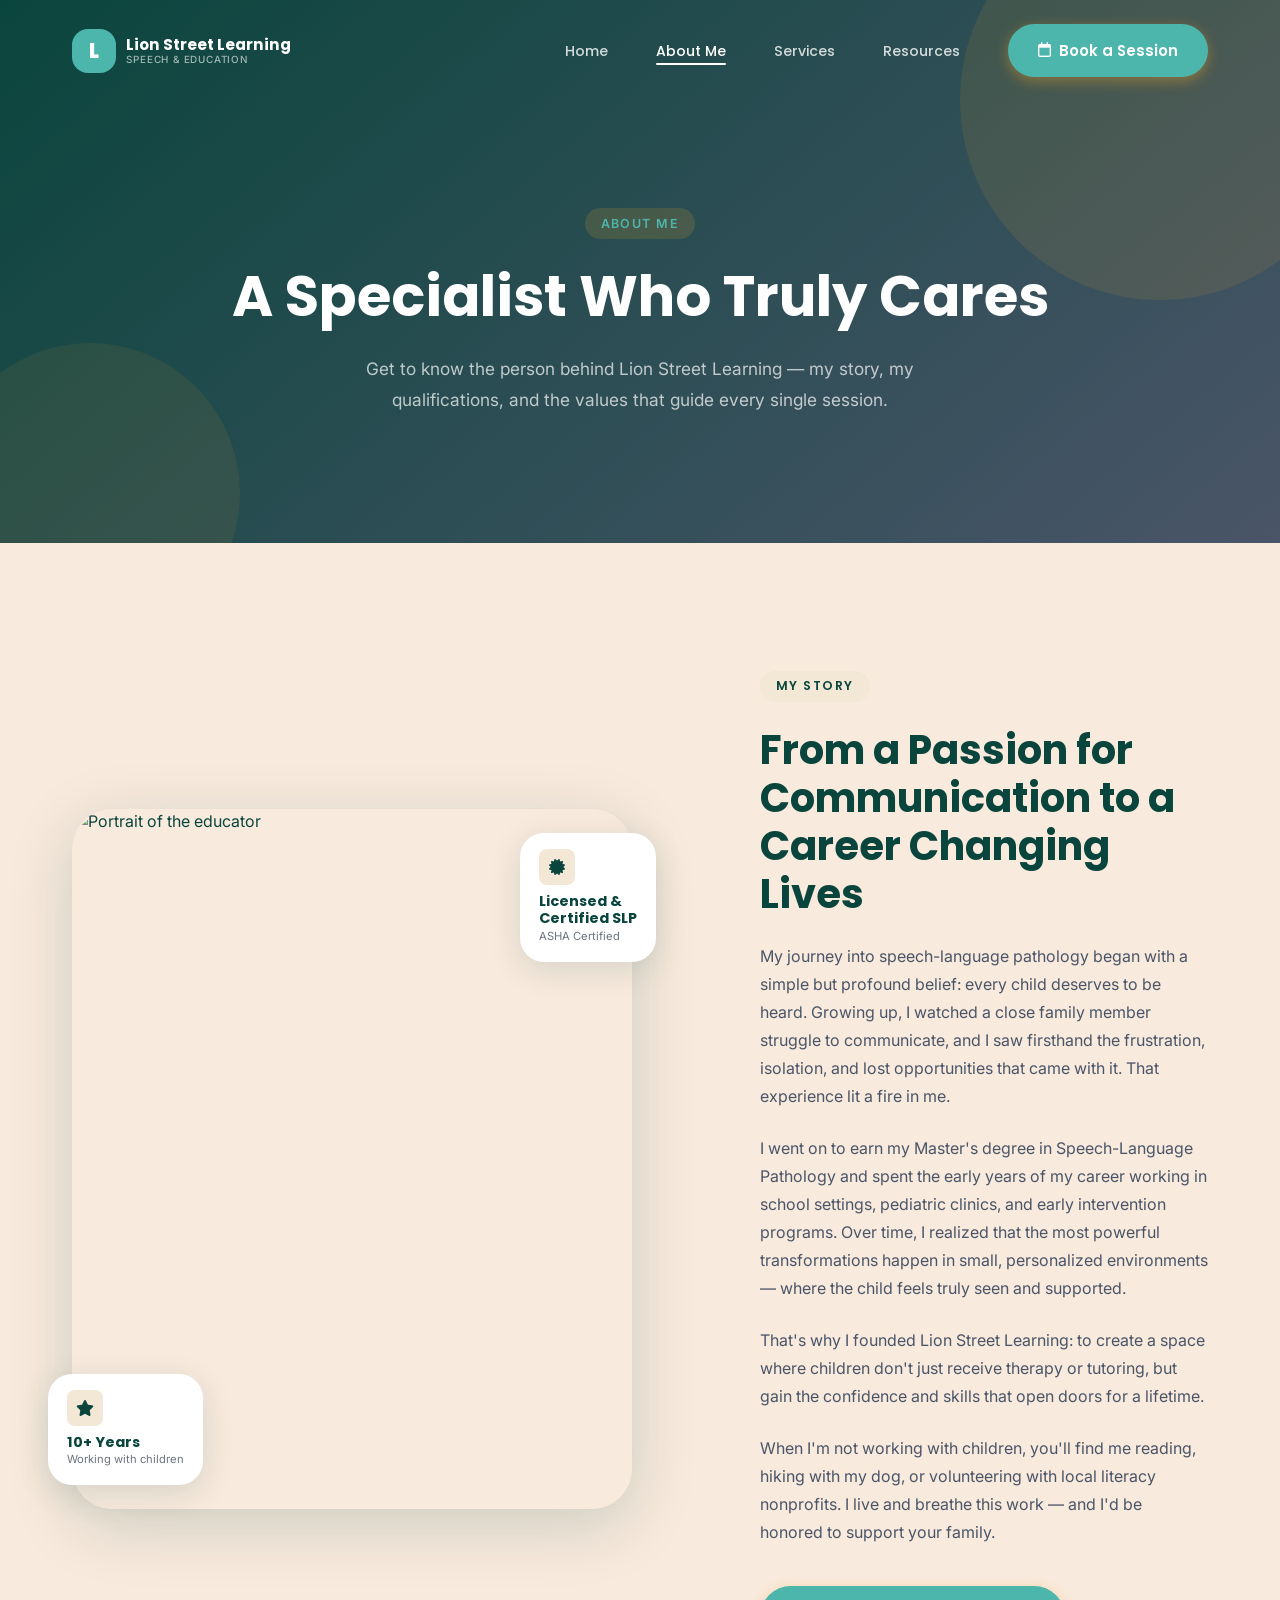
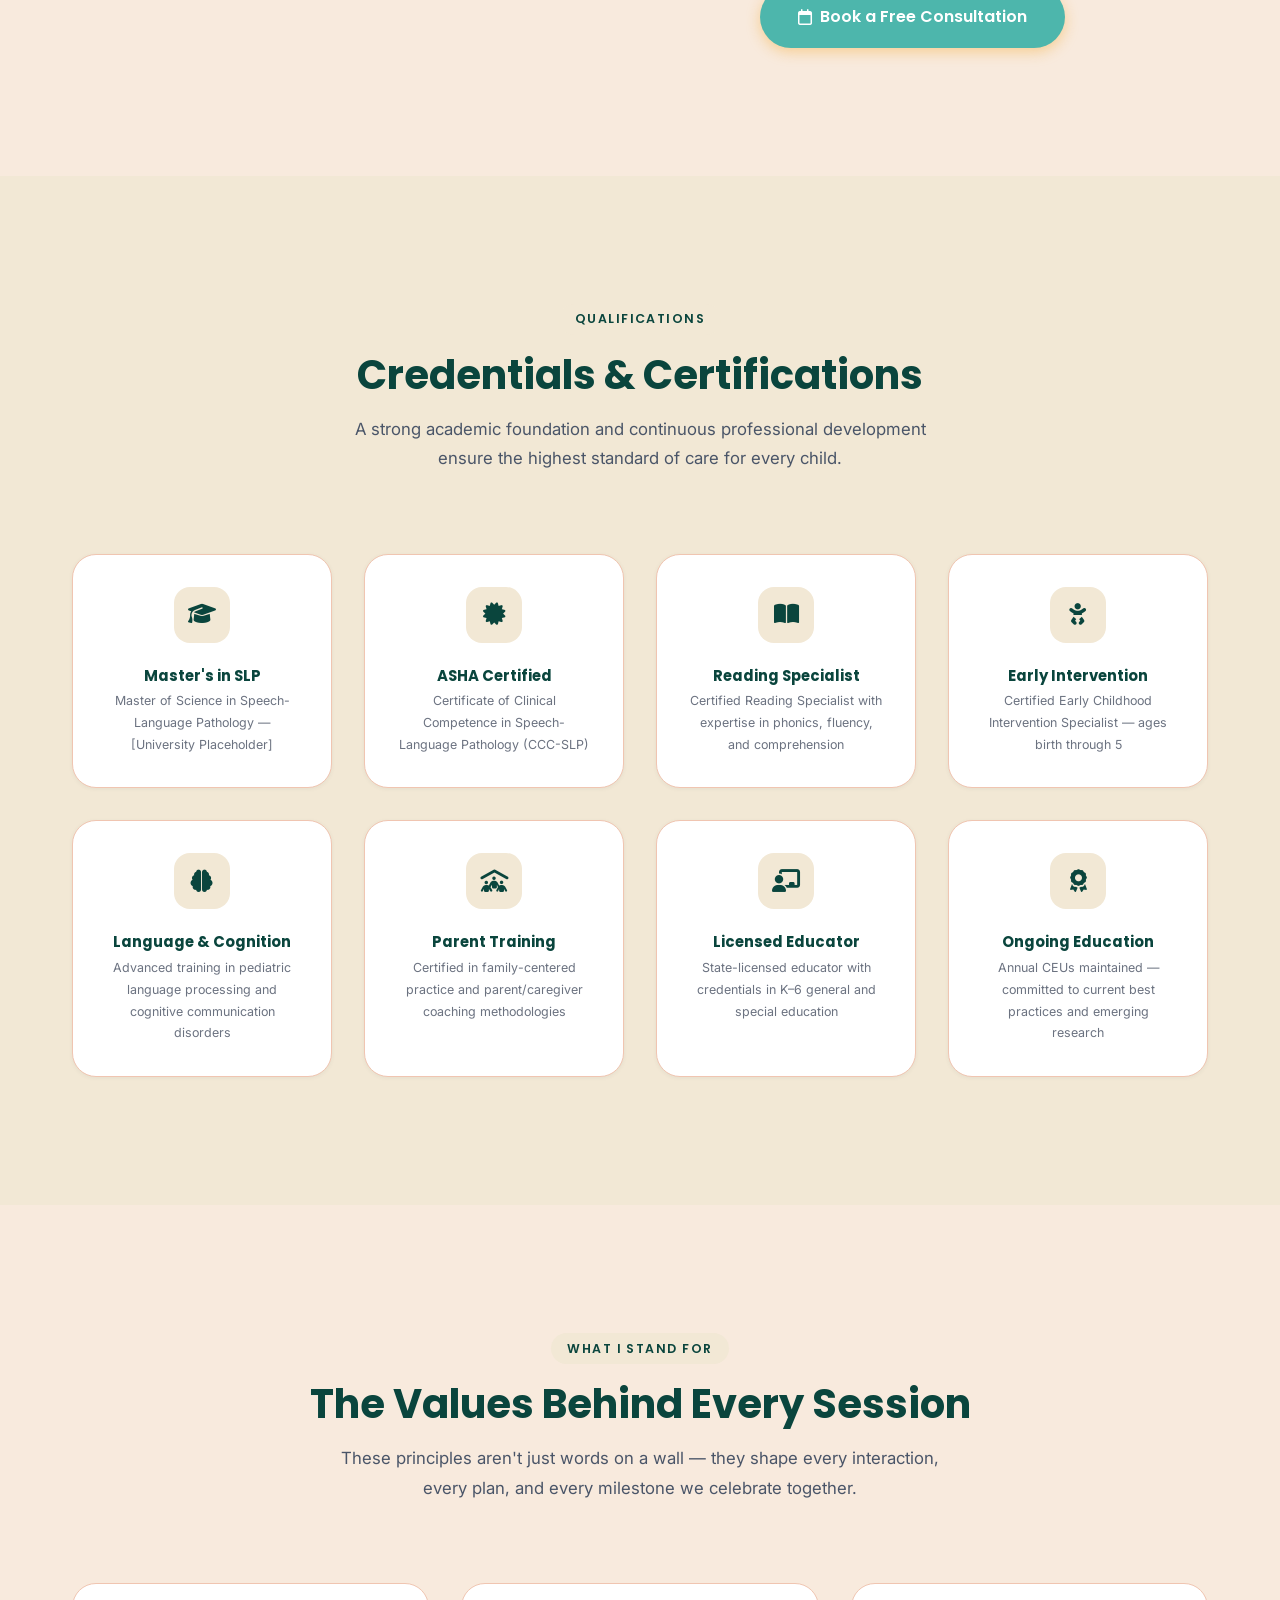
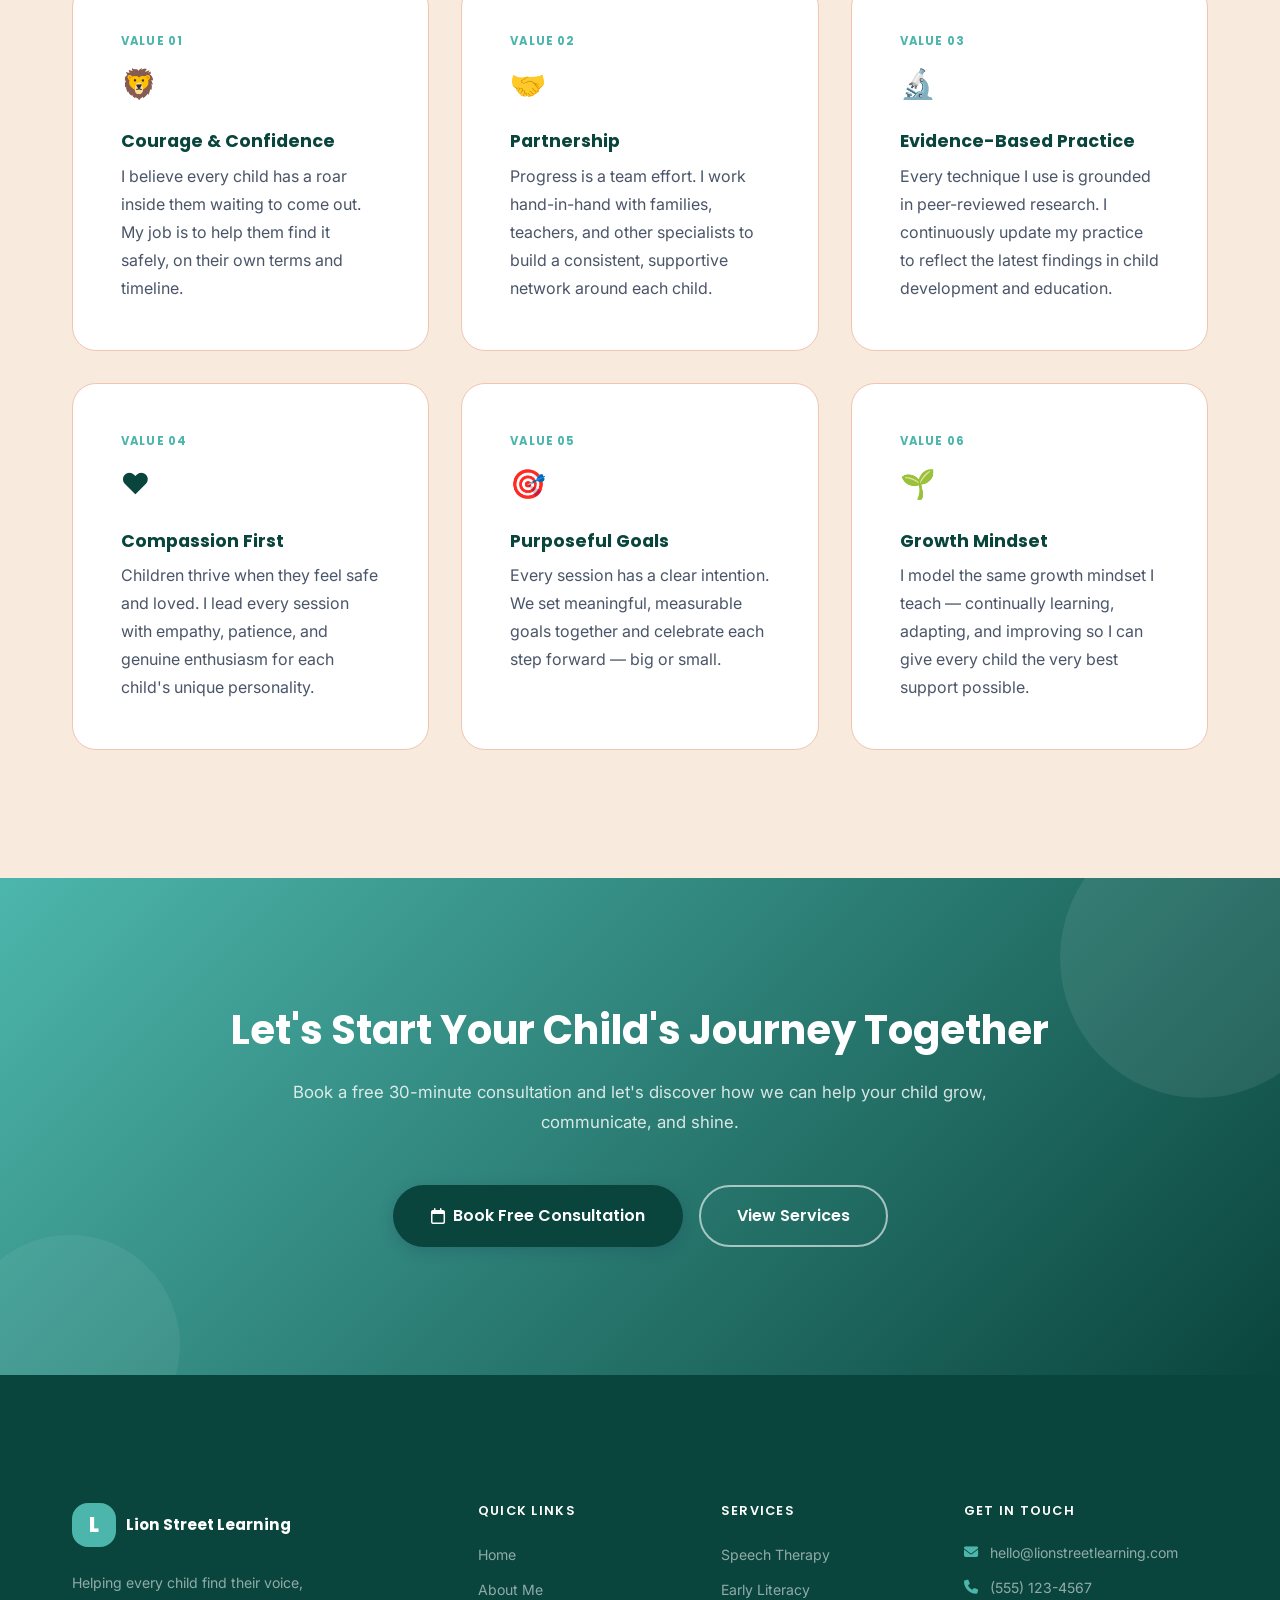
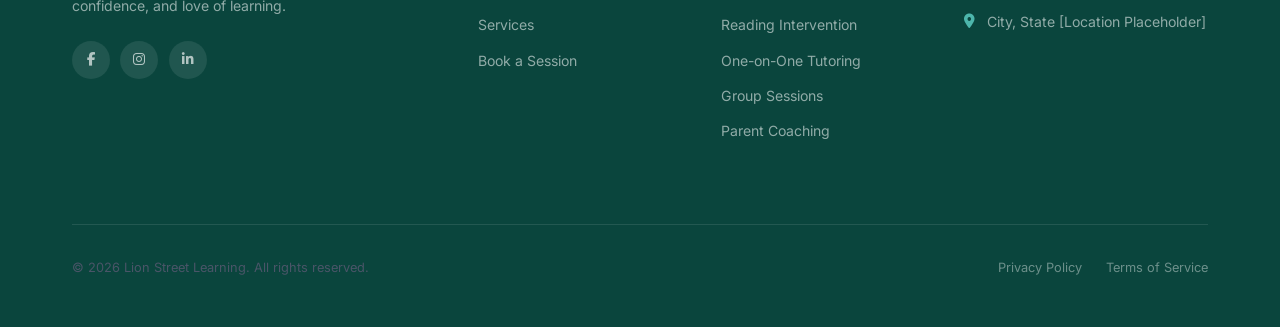
==== about.html @ d371c565 "first commit, exciting times" ====
<!DOCTYPE html>
<html lang="en">
<head>
  <meta charset="UTF-8" />
  <meta name="viewport" content="width=device-width, initial-scale=1.0" />
  <meta name="description" content="Meet the specialist behind Lion Street Learning — a certified speech-language pathologist and educator with over 10 years of experience helping children communicate and learn with confidence." />
  <meta property="og:title" content="About Me | Lion Street Learning" />
  <meta property="og:description" content="Meet your certified speech and education specialist dedicated to every child's growth." />
  <meta property="og:type" content="website" />
  <title>About Me | Lion Street Learning</title>
  <link rel="preconnect" href="https://fonts.googleapis.com" />
  <link rel="preconnect" href="https://fonts.gstatic.com" crossorigin />
  <link href="https://fonts.googleapis.com/css2?family=Poppins:wght@400;500;600;700;800&family=Inter:wght@400;500;600&display=swap" rel="stylesheet" />
  <link rel="stylesheet" href="https://cdnjs.cloudflare.com/ajax/libs/font-awesome/6.5.0/css/all.min.css" />
  <link rel="stylesheet" href="css/style.css" />
</head>
<body>

  <!-- ── Navigation ─────────────────────────────────────── -->
  <header class="nav nav--light" id="main-nav">
    <div class="nav__inner">
      <a href="index.html" class="nav__logo" aria-label="Lion Street Learning — Home">
        <div class="nav__logo-mark">L</div>
        <div class="nav__logo-text">
          <span class="nav__logo-name">Lion Street Learning</span>
          <span class="nav__logo-tagline">Speech &amp; Education</span>
        </div>
      </a>

      <nav class="nav__menu" aria-label="Primary navigation">
        <ul class="nav__links" role="list">
          <li><a href="index.html"     class="nav__link">Home</a></li>
          <li><a href="about.html"     class="nav__link active">About Me</a></li>
          <li><a href="services.html"  class="nav__link">Services</a></li>
          <li><a href="resources.html" class="nav__link">Resources</a></li>
        </ul>
        <div class="nav__cta">
          <a href="services.html#contact" class="btn btn--primary">
            <i class="fa-regular fa-calendar" aria-hidden="true"></i> Book a Session
          </a>
        </div>
      </nav>

      <button class="nav__hamburger" aria-label="Open navigation menu" aria-expanded="false">
        <span></span><span></span><span></span>
      </button>
    </div>

    <div class="nav__mobile-menu" id="mobile-menu" role="dialog" aria-label="Mobile navigation">
      <a href="index.html"     class="nav__mobile-link">Home</a>
      <a href="about.html"     class="nav__mobile-link active">About Me</a>
      <a href="services.html"  class="nav__mobile-link">Services</a>
      <a href="resources.html" class="nav__mobile-link">Resources</a>
      <div class="nav__mobile-cta">
        <a href="services.html#contact" class="btn btn--primary">Book a Session</a>
      </div>
    </div>
  </header>

  <main>

    <!-- ── Page Hero ──────────────────────────────────────── -->
    <section class="page-hero" aria-label="Page introduction">
      <div class="page-hero__deco page-hero__deco--1" aria-hidden="true"></div>
      <div class="page-hero__deco page-hero__deco--2" aria-hidden="true"></div>
      <div class="container">
        <div class="page-hero__content">
          <span class="page-hero__eyebrow">About Me</span>
          <h1>A Specialist Who Truly Cares</h1>
          <p class="page-hero__lead">
            Get to know the person behind Lion Street Learning — my story, my qualifications,
            and the values that guide every single session.
          </p>
        </div>
      </div>
    </section>

    <!-- ── My Story ───────────────────────────────────────── -->
    <section class="section" aria-labelledby="story-heading">
      <div class="container">
        <div class="about-story__inner">

          <div class="about-story__image reveal">
            <div class="about-story__img-wrap">
              <img
                src="https://placehold.co/560x700/1e3a5f/ffffff?text=Educator+Photo"
                alt="Portrait of the educator"
                width="560"
                height="700"
              />
            </div>

            <div class="story-badge story-badge--top">
              <div class="story-badge__icon">
                <i class="fa-solid fa-certificate" aria-hidden="true"></i>
              </div>
              <div class="story-badge__value">Licensed &amp;<br/>Certified SLP</div>
              <div class="story-badge__sub">ASHA Certified</div>
            </div>

            <div class="story-badge story-badge--bottom">
              <div class="story-badge__icon">
                <i class="fa-solid fa-star" aria-hidden="true"></i>
              </div>
              <div class="story-badge__value">10+ Years</div>
              <div class="story-badge__sub">Working with children</div>
            </div>
          </div>

          <div class="about-story__content reveal reveal-delay-2">
            <span class="eyebrow">My Story</span>
            <h2 id="story-heading">From a Passion for Communication to a Career Changing Lives</h2>
            <p>My journey into speech-language pathology began with a simple but profound belief: every child deserves to be heard. Growing up, I watched a close family member struggle to communicate, and I saw firsthand the frustration, isolation, and lost opportunities that came with it. That experience lit a fire in me.</p>
            <p>I went on to earn my Master's degree in Speech-Language Pathology and spent the early years of my career working in school settings, pediatric clinics, and early intervention programs. Over time, I realized that the most powerful transformations happen in small, personalized environments — where the child feels truly seen and supported.</p>
            <p>That's why I founded Lion Street Learning: to create a space where children don't just receive therapy or tutoring, but gain the confidence and skills that open doors for a lifetime.</p>
            <p>When I'm not working with children, you'll find me reading, hiking with my dog, or volunteering with local literacy nonprofits. I live and breathe this work — and I'd be honored to support your family.</p>

            <a href="services.html#contact" class="btn btn--primary btn--lg" style="margin-top: 1rem;">
              <i class="fa-regular fa-calendar" aria-hidden="true"></i> Book a Free Consultation
            </a>
          </div>

        </div>
      </div>
    </section>

    <!-- ── Credentials ────────────────────────────────────── -->
    <section class="section section--alt" aria-labelledby="credentials-heading">
      <div class="container">
        <header class="section-header reveal">
          <span class="eyebrow">Qualifications</span>
          <h2 id="credentials-heading">Credentials &amp; Certifications</h2>
          <p>A strong academic foundation and continuous professional development ensure the highest standard of care for every child.</p>
        </header>

        <div class="credentials__grid">
          <article class="cred-card reveal reveal-delay-1">
            <div class="cred-card__icon">
              <i class="fa-solid fa-graduation-cap" aria-hidden="true"></i>
            </div>
            <h4>Master's in SLP</h4>
            <p>Master of Science in Speech-Language Pathology — [University Placeholder]</p>
          </article>

          <article class="cred-card reveal reveal-delay-2">
            <div class="cred-card__icon">
              <i class="fa-solid fa-certificate" aria-hidden="true"></i>
            </div>
            <h4>ASHA Certified</h4>
            <p>Certificate of Clinical Competence in Speech-Language Pathology (CCC-SLP)</p>
          </article>

          <article class="cred-card reveal reveal-delay-3">
            <div class="cred-card__icon">
              <i class="fa-solid fa-book-open" aria-hidden="true"></i>
            </div>
            <h4>Reading Specialist</h4>
            <p>Certified Reading Specialist with expertise in phonics, fluency, and comprehension</p>
          </article>

          <article class="cred-card reveal reveal-delay-4">
            <div class="cred-card__icon">
              <i class="fa-solid fa-baby" aria-hidden="true"></i>
            </div>
            <h4>Early Intervention</h4>
            <p>Certified Early Childhood Intervention Specialist — ages birth through 5</p>
          </article>

          <article class="cred-card reveal reveal-delay-1">
            <div class="cred-card__icon">
              <i class="fa-solid fa-brain" aria-hidden="true"></i>
            </div>
            <h4>Language &amp; Cognition</h4>
            <p>Advanced training in pediatric language processing and cognitive communication disorders</p>
          </article>

          <article class="cred-card reveal reveal-delay-2">
            <div class="cred-card__icon">
              <i class="fa-solid fa-people-roof" aria-hidden="true"></i>
            </div>
            <h4>Parent Training</h4>
            <p>Certified in family-centered practice and parent/caregiver coaching methodologies</p>
          </article>

          <article class="cred-card reveal reveal-delay-3">
            <div class="cred-card__icon">
              <i class="fa-solid fa-chalkboard-user" aria-hidden="true"></i>
            </div>
            <h4>Licensed Educator</h4>
            <p>State-licensed educator with credentials in K–6 general and special education</p>
          </article>

          <article class="cred-card reveal reveal-delay-4">
            <div class="cred-card__icon">
              <i class="fa-solid fa-award" aria-hidden="true"></i>
            </div>
            <h4>Ongoing Education</h4>
            <p>Annual CEUs maintained — committed to current best practices and emerging research</p>
          </article>
        </div>
      </div>
    </section>

    <!-- ── My Values ──────────────────────────────────────── -->
    <section class="section" aria-labelledby="values-heading">
      <div class="container">
        <header class="section-header reveal">
          <span class="eyebrow">What I Stand For</span>
          <h2 id="values-heading">The Values Behind Every Session</h2>
          <p>These principles aren't just words on a wall — they shape every interaction, every plan, and every milestone we celebrate together.</p>
        </header>

        <div class="values__grid">
          <article class="value-card reveal reveal-delay-1">
            <div class="value-card__num">Value 01</div>
            <div class="value-card__icon" aria-hidden="true">🦁</div>
            <h3>Courage &amp; Confidence</h3>
            <p>I believe every child has a roar inside them waiting to come out. My job is to help them find it safely, on their own terms and timeline.</p>
          </article>

          <article class="value-card reveal reveal-delay-2">
            <div class="value-card__num">Value 02</div>
            <div class="value-card__icon" aria-hidden="true">🤝</div>
            <h3>Partnership</h3>
            <p>Progress is a team effort. I work hand-in-hand with families, teachers, and other specialists to build a consistent, supportive network around each child.</p>
          </article>

          <article class="value-card reveal reveal-delay-3">
            <div class="value-card__num">Value 03</div>
            <div class="value-card__icon" aria-hidden="true">🔬</div>
            <h3>Evidence-Based Practice</h3>
            <p>Every technique I use is grounded in peer-reviewed research. I continuously update my practice to reflect the latest findings in child development and education.</p>
          </article>

          <article class="value-card reveal reveal-delay-1">
            <div class="value-card__num">Value 04</div>
            <div class="value-card__icon" aria-hidden="true">❤️</div>
            <h3>Compassion First</h3>
            <p>Children thrive when they feel safe and loved. I lead every session with empathy, patience, and genuine enthusiasm for each child's unique personality.</p>
          </article>

          <article class="value-card reveal reveal-delay-2">
            <div class="value-card__num">Value 05</div>
            <div class="value-card__icon" aria-hidden="true">🎯</div>
            <h3>Purposeful Goals</h3>
            <p>Every session has a clear intention. We set meaningful, measurable goals together and celebrate each step forward — big or small.</p>
          </article>

          <article class="value-card reveal reveal-delay-3">
            <div class="value-card__num">Value 06</div>
            <div class="value-card__icon" aria-hidden="true">🌱</div>
            <h3>Growth Mindset</h3>
            <p>I model the same growth mindset I teach — continually learning, adapting, and improving so I can give every child the very best support possible.</p>
          </article>
        </div>
      </div>
    </section>

    <!-- ── CTA Banner ──────────────────────────────────────── -->
    <section class="cta-banner" aria-label="Call to action">
      <div class="cta-banner__deco cta-banner__deco--1" aria-hidden="true"></div>
      <div class="cta-banner__deco cta-banner__deco--2" aria-hidden="true"></div>
      <div class="container">
        <div class="cta-banner__content reveal">
          <h2>Let's Start Your Child's Journey Together</h2>
          <p>Book a free 30-minute consultation and let's discover how we can help your child grow, communicate, and shine.</p>
          <div class="cta-banner__actions">
            <a href="services.html#contact" class="btn btn--secondary btn--lg">
              <i class="fa-regular fa-calendar" aria-hidden="true"></i> Book Free Consultation
            </a>
            <a href="services.html" class="btn btn--outline-white btn--lg">View Services</a>
          </div>
        </div>
      </div>
    </section>

  </main>

  <!-- ── Footer ─────────────────────────────────────────── -->
  <footer class="footer" aria-label="Site footer">
    <div class="container">
      <div class="footer__grid">

        <div class="footer__brand">
          <div class="footer__logo">
            <div class="footer__logo-mark">L</div>
            <div class="footer__logo-name">Lion Street Learning</div>
          </div>
          <p class="footer__tagline">Helping every child find their voice, confidence, and love of learning.</p>
          <div class="footer__social" aria-label="Social media links">
            <a href="#" class="footer__social-link" aria-label="Facebook"><i class="fa-brands fa-facebook-f"></i></a>
            <a href="#" class="footer__social-link" aria-label="Instagram"><i class="fa-brands fa-instagram"></i></a>
            <a href="#" class="footer__social-link" aria-label="LinkedIn"><i class="fa-brands fa-linkedin-in"></i></a>
          </div>
        </div>

        <div>
          <h3 class="footer__col-title">Quick Links</h3>
          <ul class="footer__links">
            <li><a href="index.html"    class="footer__link">Home</a></li>
            <li><a href="about.html"    class="footer__link">About Me</a></li>
            <li><a href="services.html" class="footer__link">Services</a></li>
            <li><a href="services.html#contact" class="footer__link">Book a Session</a></li>
          </ul>
        </div>

        <div>
          <h3 class="footer__col-title">Services</h3>
          <ul class="footer__links">
            <li><a href="services.html" class="footer__link">Speech Therapy</a></li>
            <li><a href="services.html" class="footer__link">Early Literacy</a></li>
            <li><a href="services.html" class="footer__link">Reading Intervention</a></li>
            <li><a href="services.html" class="footer__link">One-on-One Tutoring</a></li>
            <li><a href="services.html" class="footer__link">Group Sessions</a></li>
            <li><a href="services.html" class="footer__link">Parent Coaching</a></li>
          </ul>
        </div>

        <div>
          <h3 class="footer__col-title">Get in Touch</h3>
          <address style="font-style:normal;">
            <div class="footer__contact-item">
              <i class="fa-solid fa-envelope" aria-hidden="true"></i>
              <a href="mailto:hello@lionstreetlearning.com" class="footer__link">hello@lionstreetlearning.com</a>
            </div>
            <div class="footer__contact-item">
              <i class="fa-solid fa-phone" aria-hidden="true"></i>
              <a href="tel:+15551234567" class="footer__link">(555) 123-4567</a>
            </div>
            <div class="footer__contact-item">
              <i class="fa-solid fa-location-dot" aria-hidden="true"></i>
              <span>City, State [Location Placeholder]</span>
            </div>
          </address>
        </div>

      </div>

      <div class="footer__bottom">
        <p>&copy; <span id="year"></span> Lion Street Learning. All rights reserved.</p>
        <nav class="footer__legal" aria-label="Legal links">
          <a href="#">Privacy Policy</a>
          <a href="#">Terms of Service</a>
        </nav>
      </div>
    </div>
  </footer>

  <script src="js/main.js"></script>
  <script>document.getElementById('year').textContent = new Date().getFullYear();</script>
</body>
</html>
---- css/style.css ----
/* ============================================================
   LION STREET LEARNING — Main Stylesheet
   Version: 1.0.0
   ============================================================ */

/* ── 1. CSS Variables (Design Tokens) ───────────────────── */
:root {
  /* Brand Colors */
  --clr-primary:        #4db6ac;
  --clr-primary-dark:   #0a453d;
  --clr-primary-light:  #f2e8d5;
  --clr-secondary:      #0a453d;
  --clr-secondary-med:  #4a5568;
  --clr-accent:         #f6b49b;
  --clr-accent-dark:    #f0c5b1;

  /* Neutral / Surface */
  --clr-bg:             #f8eadd;
  --clr-surface:        #FFFFFF;
  --clr-border:         #f0c5b1;
  --clr-text:           #0a453d;
  --clr-text-med:       #4a5568;
  --clr-text-light:     #6b7280;

  /* Typography */
  --font-display:  'Poppins', sans-serif;
  --font-body:     'Inter', sans-serif;

  /* Spacing scale */
  --sp-xs:   0.5rem;
  --sp-sm:   1rem;
  --sp-md:   1.5rem;
  --sp-lg:   2rem;
  --sp-xl:   3rem;
  --sp-2xl:  5rem;
  --sp-3xl:  8rem;

  /* Border radius */
  --r-sm:    8px;
  --r-md:    16px;
  --r-lg:    24px;
  --r-xl:    40px;
  --r-full:  9999px;

  /* Shadows */
  --sh-sm: 0 1px 4px rgba(10, 69, 61, 0.06);
  --sh-md: 0 4px 16px rgba(10, 69, 61, 0.10);
  --sh-lg: 0 8px 32px rgba(10, 69, 61, 0.14);
  --sh-xl: 0 16px 64px rgba(10, 69, 61, 0.18);

  /* Motion */
  --ease: 0.3s cubic-bezier(0.4, 0, 0.2, 1);

  /* Layout */
  --max-w: 1200px;
}

/* ── 2. Reset & Base ────────────────────────────────────── */
*, *::before, *::after {
  box-sizing: border-box;
  margin: 0;
  padding: 0;
}

html {
  scroll-behavior: smooth;
  font-size: 16px;
}

body {
  font-family: var(--font-body);
  color: var(--clr-text);
  background-color: var(--clr-bg);
  line-height: 1.6;
  -webkit-font-smoothing: antialiased;
  -moz-osx-font-smoothing: grayscale;
}

img {
  max-width: 100%;
  display: block;
}

a {
  color: inherit;
  text-decoration: none;
}

ul, ol { list-style: none; }

button {
  cursor: pointer;
  border: none;
  background: none;
  font-family: inherit;
}

/* ── 3. Typography ──────────────────────────────────────── */
h1, h2, h3, h4, h5 {
  font-family: var(--font-display);
  line-height: 1.2;
  font-weight: 700;
  color: var(--clr-secondary);
}

h1 { font-size: clamp(2rem, 5vw, 3.5rem); }
h2 { font-size: clamp(1.6rem, 3.5vw, 2.5rem); }
h3 { font-size: clamp(1.1rem, 2vw, 1.5rem); }
h4 { font-size: 1.05rem; }

p {
  color: var(--clr-text-med);
  line-height: 1.75;
  max-width: 65ch;
}

/* ── 4. Layout ──────────────────────────────────────────── */
.container {
  width: 100%;
  max-width: var(--max-w);
  margin-inline: auto;
  padding-inline: var(--sp-lg);
}

.section {
  padding-block: var(--sp-3xl);
}

.section--sm {
  padding-block: var(--sp-2xl);
}

.section--alt {
  background-color: var(--clr-primary-light);
}

.section--dark {
  background-color: var(--clr-secondary);
}

/* Section Header */
.section-header {
  text-align: center;
  margin-bottom: var(--sp-2xl);
}

.eyebrow {
  display: inline-block;
  font-family: var(--font-display);
  font-size: 0.78rem;
  font-weight: 600;
  text-transform: uppercase;
  letter-spacing: 0.12em;
  color: var(--clr-primary-dark);
  background-color: var(--clr-primary-light);
  padding: 0.35rem 1rem;
  border-radius: var(--r-full);
  margin-bottom: var(--sp-sm);
}

.section-header h2 {
  margin-bottom: var(--sp-sm);
}

.section-header p {
  max-width: 55ch;
  margin-inline: auto;
  font-size: 1.05rem;
}

/* ── 5. Utilities ───────────────────────────────────────── */
.text-center  { text-align: center; }
.text-primary { color: var(--clr-primary); }

.visually-hidden {
  position: absolute;
  width: 1px;
  height: 1px;
  overflow: hidden;
  clip: rect(0, 0, 0, 0);
  white-space: nowrap;
}

/* ── 6a. Buttons ────────────────────────────────────────── */
.btn {
  display: inline-flex;
  align-items: center;
  gap: 0.5rem;
  font-family: var(--font-display);
  font-weight: 600;
  font-size: 0.93rem;
  padding: 0.8rem 1.75rem;
  border-radius: var(--r-full);
  transition: all var(--ease);
  white-space: nowrap;
  border: 2px solid transparent;
}

.btn--primary {
  background-color: var(--clr-primary);
  color: #fff;
  box-shadow: 0 4px 14px rgba(245, 166, 35, 0.4);
}

.btn--primary:hover {
  background-color: var(--clr-primary-dark);
  transform: translateY(-2px);
  box-shadow: 0 6px 20px rgba(245, 166, 35, 0.5);
}

.btn--secondary {
  background-color: var(--clr-secondary);
  color: #fff;
  box-shadow: 0 4px 14px rgba(30, 58, 95, 0.25);
}

.btn--secondary:hover {
  background-color: var(--clr-secondary-med);
  transform: translateY(-2px);
}

.btn--outline {
  background-color: transparent;
  border-color: var(--clr-primary);
  color: var(--clr-primary);
}

.btn--outline:hover {
  background-color: var(--clr-primary);
  color: #fff;
}

.btn--outline-white {
  background-color: transparent;
  border-color: rgba(255, 255, 255, 0.6);
  color: #fff;
}

.btn--outline-white:hover {
  background-color: rgba(255, 255, 255, 0.15);
  border-color: #fff;
}

.btn--lg {
  padding: 1rem 2.25rem;
  font-size: 1rem;
}

/* ── 6b. Cards ──────────────────────────────────────────── */
.card {
  background-color: var(--clr-surface);
  border-radius: var(--r-lg);
  overflow: hidden;
  box-shadow: var(--sh-sm);
  transition: all var(--ease);
}

.card:hover {
  transform: translateY(-4px);
  box-shadow: var(--sh-lg);
}

/* ── 7. Navigation ──────────────────────────────────────── */
.nav {
  position: fixed;
  top: 0;
  left: 0;
  right: 0;
  z-index: 100;
  transition: all var(--ease);
  padding-block: var(--sp-md);
}

.nav.scrolled {
  background-color: var(--clr-surface);
  box-shadow: var(--sh-md);
  padding-block: 0.75rem;
}

.nav__inner {
  display: flex;
  align-items: center;
  justify-content: space-between;
  max-width: var(--max-w);
  margin-inline: auto;
  padding-inline: var(--sp-lg);
}

/* Logo */
.nav__logo {
  display: flex;
  align-items: center;
  gap: 0.65rem;
}

.nav__logo-mark {
  width: 44px;
  height: 44px;
  background-color: var(--clr-primary);
  border-radius: var(--r-md);
  display: flex;
  align-items: center;
  justify-content: center;
  font-family: var(--font-display);
  font-weight: 800;
  font-size: 1.3rem;
  color: #fff;
  flex-shrink: 0;
  transition: transform var(--ease);
}

.nav__logo:hover .nav__logo-mark {
  transform: rotate(-5deg) scale(1.05);
}

.nav__logo-text {
  display: flex;
  flex-direction: column;
  line-height: 1.1;
}

.nav__logo-name {
  font-family: var(--font-display);
  font-weight: 700;
  font-size: 0.95rem;
  color: var(--clr-secondary);
  transition: color var(--ease);
}

.nav__logo-tagline {
  font-size: 0.62rem;
  font-weight: 500;
  color: var(--clr-text-light);
  text-transform: uppercase;
  letter-spacing: 0.08em;
}

/* Light variant (dark hero backgrounds) */
.nav--light:not(.scrolled) .nav__logo-name { color: #fff; }
.nav--light:not(.scrolled) .nav__logo-tagline { color: rgba(255, 255, 255, 0.6); }

/* Menu */
.nav__menu {
  display: flex;
  align-items: center;
  gap: var(--sp-xl);
}

.nav__links {
  display: flex;
  align-items: center;
  gap: var(--sp-xl);
}

.nav__link {
  font-family: var(--font-display);
  font-weight: 500;
  font-size: 0.88rem;
  color: var(--clr-text-med);
  transition: color var(--ease);
  position: relative;
  padding-bottom: 4px;
}

.nav__link::after {
  content: '';
  position: absolute;
  bottom: 0;
  left: 0;
  width: 0;
  height: 2px;
  background-color: var(--clr-primary);
  border-radius: 1px;
  transition: width var(--ease);
}

.nav__link:hover,
.nav__link.active { color: var(--clr-secondary); }

.nav__link:hover::after,
.nav__link.active::after { width: 100%; }

.nav--light:not(.scrolled) .nav__link { color: rgba(255, 255, 255, 0.8); }
.nav--light:not(.scrolled) .nav__link:hover,
.nav--light:not(.scrolled) .nav__link.active { color: #fff; }
.nav--light:not(.scrolled) .nav__link::after { background-color: #fff; }

/* Hamburger */
.nav__hamburger {
  display: none;
  flex-direction: column;
  gap: 5px;
  padding: 4px;
  background: none;
  border: none;
  cursor: pointer;
}

.nav__hamburger span {
  display: block;
  width: 24px;
  height: 2px;
  background-color: var(--clr-secondary);
  border-radius: 2px;
  transition: all var(--ease);
}

.nav--light:not(.scrolled) .nav__hamburger span { background-color: #fff; }

.nav__hamburger.open span:nth-child(1) { transform: translateY(7px) rotate(45deg); }
.nav__hamburger.open span:nth-child(2) { opacity: 0; transform: scaleX(0); }
.nav__hamburger.open span:nth-child(3) { transform: translateY(-7px) rotate(-45deg); }

/* Mobile menu */
.nav__mobile-menu {
  display: none;
  flex-direction: column;
  gap: 0;
  background-color: var(--clr-surface);
  box-shadow: var(--sh-lg);
  border-top: 1px solid var(--clr-border);
  padding: var(--sp-md) var(--sp-lg) var(--sp-lg);
}

.nav__mobile-menu.open { display: flex; }

.nav__mobile-link {
  font-family: var(--font-display);
  font-weight: 500;
  font-size: 1rem;
  color: var(--clr-text-med);
  padding: 0.75rem 0;
  border-bottom: 1px solid var(--clr-border);
  transition: color var(--ease);
}

.nav__mobile-link:last-of-type { border-bottom: none; }
.nav__mobile-link:hover { color: var(--clr-primary-dark); }

.nav__mobile-cta {
  margin-top: var(--sp-sm);
  text-align: center;
}

/* ── 8. Footer ──────────────────────────────────────────── */
.footer {
  background-color: var(--clr-secondary);
  color: rgba(255, 255, 255, 0.7);
  padding-block: var(--sp-3xl) var(--sp-xl);
}

.footer__grid {
  display: grid;
  grid-template-columns: 2fr 1fr 1fr 1.5fr;
  gap: var(--sp-2xl);
  margin-bottom: var(--sp-2xl);
}

/* Brand column */
.footer__logo {
  display: flex;
  align-items: center;
  gap: 0.65rem;
  margin-bottom: var(--sp-md);
}

.footer__logo-mark {
  width: 44px;
  height: 44px;
  background-color: var(--clr-primary);
  border-radius: var(--r-md);
  display: flex;
  align-items: center;
  justify-content: center;
  font-family: var(--font-display);
  font-weight: 800;
  font-size: 1.3rem;
  color: #fff;
  flex-shrink: 0;
}

.footer__logo-name {
  font-family: var(--font-display);
  font-weight: 700;
  font-size: 0.95rem;
  color: #fff;
}

.footer__tagline {
  font-size: 0.88rem;
  line-height: 1.65;
  color: rgba(255, 255, 255, 0.55);
  max-width: 28ch;
  margin-bottom: var(--sp-md);
}

.footer__social {
  display: flex;
  gap: 0.65rem;
}

.footer__social-link {
  width: 38px;
  height: 38px;
  border-radius: var(--r-full);
  background-color: rgba(255, 255, 255, 0.09);
  display: flex;
  align-items: center;
  justify-content: center;
  font-size: 0.85rem;
  color: rgba(255, 255, 255, 0.65);
  transition: all var(--ease);
}

.footer__social-link:hover {
  background-color: var(--clr-primary);
  color: #fff;
  transform: translateY(-2px);
}

/* Link columns */
.footer__col-title {
  font-family: var(--font-display);
  font-weight: 600;
  font-size: 0.8rem;
  text-transform: uppercase;
  letter-spacing: 0.1em;
  color: #fff;
  margin-bottom: var(--sp-md);
}

.footer__links {
  display: flex;
  flex-direction: column;
  gap: 0.6rem;
}

.footer__link {
  font-size: 0.88rem;
  color: rgba(255, 255, 255, 0.55);
  transition: color var(--ease);
}

.footer__link:hover { color: var(--clr-primary); }

/* Contact column */
.footer__contact-item {
  display: flex;
  align-items: flex-start;
  gap: 0.75rem;
  font-size: 0.88rem;
  color: rgba(255, 255, 255, 0.55);
  margin-bottom: 0.75rem;
}

.footer__contact-item i {
  color: var(--clr-primary);
  flex-shrink: 0;
  margin-top: 3px;
}

/* Bottom bar */
.footer__bottom {
  border-top: 1px solid rgba(255, 255, 255, 0.1);
  padding-top: var(--sp-lg);
  display: flex;
  align-items: center;
  justify-content: space-between;
  font-size: 0.8rem;
  color: rgba(255, 255, 255, 0.4);
}

.footer__legal {
  display: flex;
  gap: var(--sp-md);
}

.footer__legal a {
  color: rgba(255, 255, 255, 0.4);
  transition: color var(--ease);
}

.footer__legal a:hover { color: var(--clr-primary); }

/* ── 9. Page Hero (inner pages) ─────────────────────────── */
.page-hero {
  background: linear-gradient(140deg, var(--clr-secondary) 0%, var(--clr-secondary-med) 100%);
  padding-top: calc(80px + var(--sp-3xl));
  padding-bottom: var(--sp-3xl);
  position: relative;
  overflow: hidden;
}

.page-hero__deco {
  position: absolute;
  border-radius: 50%;
  pointer-events: none;
}

.page-hero__deco--1 {
  top: -100px;
  right: -80px;
  width: 400px;
  height: 400px;
  background: rgba(245, 166, 35, 0.1);
}

.page-hero__deco--2 {
  bottom: -100px;
  left: -60px;
  width: 300px;
  height: 300px;
  background: rgba(245, 166, 35, 0.07);
}

.page-hero__content {
  position: relative;
  z-index: 1;
  text-align: center;
}

.page-hero__eyebrow {
  display: inline-block;
  font-size: 0.78rem;
  font-weight: 600;
  text-transform: uppercase;
  letter-spacing: 0.12em;
  color: var(--clr-primary);
  background-color: rgba(245, 166, 35, 0.15);
  padding: 0.35rem 1rem;
  border-radius: var(--r-full);
  margin-bottom: var(--sp-md);
}

.page-hero h1 {
  color: #fff;
  margin-bottom: var(--sp-md);
}

.page-hero__lead {
  font-size: 1.08rem;
  color: rgba(255, 255, 255, 0.7);
  max-width: 54ch;
  margin-inline: auto;
}

/* ── 10. HOME — Hero ────────────────────────────────────── */
.hero {
  background: linear-gradient(155deg, #fdfaf8 0%, #f8eadd 55%, #f2e8d5 100%);
  padding-top: calc(80px + var(--sp-3xl));
  padding-bottom: 0;
  overflow: hidden;
  position: relative;
}

.hero__inner {
  display: grid;
  grid-template-columns: 1fr 1fr;
  gap: var(--sp-2xl);
  align-items: center;
  padding-bottom: var(--sp-2xl);
}

.hero__eyebrow {
  display: inline-flex;
  align-items: center;
  gap: 0.5rem;
  font-size: 0.82rem;
  font-weight: 600;
  color: var(--clr-primary-dark);
  background-color: rgba(245, 166, 35, 0.14);
  border: 1px solid rgba(245, 166, 35, 0.3);
  padding: 0.4rem 1rem;
  border-radius: var(--r-full);
  margin-bottom: var(--sp-md);
}

.hero h1 {
  margin-bottom: var(--sp-md);
  font-weight: 800;
}

.hero h1 .highlight {
  color: var(--clr-primary);
}

.hero__lead {
  font-size: 1.08rem;
  color: var(--clr-text-med);
  margin-bottom: var(--sp-xl);
  max-width: 46ch;
}

.hero__actions {
  display: flex;
  flex-wrap: wrap;
  gap: var(--sp-sm);
  margin-bottom: var(--sp-xl);
}

/* Trust strip */
.hero__trust {
  display: flex;
  align-items: center;
  gap: var(--sp-sm);
  font-size: 0.83rem;
  color: var(--clr-text-light);
}

.hero__trust-avatars {
  display: flex;
}

.hero__trust-avatar {
  width: 32px;
  height: 32px;
  border-radius: 50%;
  border: 2px solid #fff;
  overflow: hidden;
  margin-left: -8px;
  background-color: var(--clr-border);
}

.hero__trust-avatar:first-child { margin-left: 0; }
.hero__trust-avatar img { width: 100%; height: 100%; object-fit: cover; }

.hero__trust-text strong {
  color: var(--clr-secondary);
  font-weight: 600;
}

/* Hero image panel */
.hero__image-wrap { position: relative; }

.hero__image {
  border-radius: var(--r-xl) var(--r-xl) 0 0;
  overflow: hidden;
  box-shadow: var(--sh-xl);
}

.hero__image img {
  width: 100%;
  aspect-ratio: 4/5;
  object-fit: cover;
}

/* Floating badge cards */
.hero__badge {
  position: absolute;
  background: #fff;
  border-radius: var(--r-lg);
  padding: 0.9rem 1.1rem;
  box-shadow: var(--sh-lg);
  display: flex;
  align-items: center;
  gap: 0.7rem;
  animation: float 4s ease-in-out infinite;
}

.hero__badge--tl {
  top: 1.75rem;
  left: -2rem;
  animation-delay: 0s;
}

.hero__badge--br {
  bottom: 3rem;
  right: -1.5rem;
  animation-delay: 2s;
}

@keyframes float {
  0%, 100% { transform: translateY(0); }
  50%       { transform: translateY(-8px); }
}

.hero__badge-icon {
  width: 40px;
  height: 40px;
  border-radius: var(--r-md);
  display: flex;
  align-items: center;
  justify-content: center;
  font-size: 1.1rem;
  flex-shrink: 0;
}

.hero__badge-icon--gold {
  background-color: var(--clr-primary-light);
  color: var(--clr-primary-dark);
}

.hero__badge-icon--blue {
  background-color: rgba(10, 69, 61, 0.1);
  color: var(--clr-secondary);
}

.hero__badge-label {
  font-size: 0.68rem;
  color: var(--clr-text-light);
  font-weight: 500;
}

.hero__badge-value {
  font-family: var(--font-display);
  font-weight: 700;
  font-size: 0.95rem;
  color: var(--clr-secondary);
  line-height: 1.1;
}

/* ── 11. HOME — Stats Bar ───────────────────────────────── */
.stats {
  background-color: var(--clr-secondary);
  padding-block: var(--sp-2xl);
}

.stats__grid {
  display: grid;
  grid-template-columns: repeat(4, 1fr);
  text-align: center;
  gap: var(--sp-lg);
}

.stats__item {
  padding: var(--sp-md);
  position: relative;
}

.stats__item:not(:last-child)::after {
  content: '';
  position: absolute;
  right: 0;
  top: 15%;
  height: 70%;
  width: 1px;
  background-color: rgba(255, 255, 255, 0.12);
}

.stats__number {
  font-family: var(--font-display);
  font-size: 2.6rem;
  font-weight: 800;
  color: var(--clr-primary);
  line-height: 1;
  margin-bottom: 0.5rem;
}

.stats__label {
  font-size: 0.87rem;
  color: rgba(255, 255, 255, 0.6);
  font-weight: 500;
}

/* ── 12. HOME — Features ("Why Choose Us") ──────────────── */
.features__grid {
  display: grid;
  grid-template-columns: repeat(3, 1fr);
  gap: var(--sp-lg);
}

.feature-card {
  background: #fff;
  border-radius: var(--r-lg);
  padding: var(--sp-xl);
  border: 1px solid var(--clr-border);
  transition: all var(--ease);
  position: relative;
  overflow: hidden;
}

.feature-card::before {
  content: '';
  position: absolute;
  top: 0;
  left: 0;
  right: 0;
  height: 3px;
  background: linear-gradient(90deg, var(--clr-primary), var(--clr-accent));
  opacity: 0;
  transition: opacity var(--ease);
}

.feature-card:hover {
  transform: translateY(-6px);
  box-shadow: var(--sh-lg);
  border-color: transparent;
}

.feature-card:hover::before { opacity: 1; }

.feature-card__icon {
  width: 58px;
  height: 58px;
  border-radius: var(--r-md);
  background-color: var(--clr-primary-light);
  display: flex;
  align-items: center;
  justify-content: center;
  font-size: 1.5rem;
  margin-bottom: var(--sp-md);
}

.feature-card h3 { margin-bottom: 0.65rem; font-size: 1.1rem; }

/* ── 13. HOME — Services Preview ────────────────────────── */
.services-preview__grid {
  display: grid;
  grid-template-columns: repeat(3, 1fr);
  gap: var(--sp-lg);
}

.svc-card {
  border-radius: var(--r-lg);
  overflow: hidden;
  background: #fff;
  border: 1px solid var(--clr-border);
  transition: all var(--ease);
}

.svc-card:hover {
  transform: translateY(-4px);
  box-shadow: var(--sh-md);
  border-color: transparent;
}

.svc-card__img {
  width: 100%;
  aspect-ratio: 16/9;
  object-fit: cover;
}

.svc-card__body { padding: var(--sp-lg); }

.svc-card__tag {
  display: inline-block;
  font-size: 0.7rem;
  font-weight: 600;
  text-transform: uppercase;
  letter-spacing: 0.08em;
  color: var(--clr-primary-dark);
  background-color: var(--clr-primary-light);
  padding: 0.25rem 0.75rem;
  border-radius: var(--r-full);
  margin-bottom: 0.65rem;
}

.svc-card h3 { font-size: 1.1rem; margin-bottom: 0.5rem; }
.svc-card p  { font-size: 0.88rem; margin-bottom: var(--sp-md); }

.svc-card__link {
  font-family: var(--font-display);
  font-weight: 600;
  font-size: 0.83rem;
  color: var(--clr-primary-dark);
  display: inline-flex;
  align-items: center;
  gap: 0.4rem;
  transition: gap var(--ease);
}

.svc-card__link:hover { gap: 0.7rem; }

/* ── 14. HOME — About Snippet ───────────────────────────── */
.about-snippet__inner {
  display: grid;
  grid-template-columns: 1fr 1fr;
  gap: var(--sp-3xl);
  align-items: center;
}

.about-snippet__image { position: relative; }

.about-snippet__img {
  border-radius: var(--r-xl);
  overflow: hidden;
  box-shadow: var(--sh-xl);
}

.about-snippet__img img {
  width: 100%;
  aspect-ratio: 3/4;
  object-fit: cover;
}

.about-snippet__years {
  position: absolute;
  bottom: 1.5rem;
  left: -1.5rem;
  background: #fff;
  border-radius: var(--r-lg);
  padding: 1.25rem 1.5rem;
  box-shadow: var(--sh-lg);
  text-align: center;
}

.about-snippet__years-num {
  font-family: var(--font-display);
  font-size: 2.4rem;
  font-weight: 800;
  color: var(--clr-primary);
  line-height: 1;
}

.about-snippet__years-label {
  font-size: 0.72rem;
  color: var(--clr-text-light);
  font-weight: 500;
  max-width: 9ch;
  line-height: 1.3;
}

.about-snippet__content .eyebrow { margin-bottom: var(--sp-md); }
.about-snippet__content h2 { margin-bottom: var(--sp-md); }
.about-snippet__content p  { margin-bottom: var(--sp-md); }

.about-snippet__checklist {
  display: grid;
  grid-template-columns: 1fr 1fr;
  gap: 0.65rem;
  margin-bottom: var(--sp-xl);
}

.checklist-item {
  display: flex;
  align-items: center;
  gap: 0.5rem;
  font-size: 0.87rem;
  font-weight: 500;
  color: var(--clr-text-med);
}

.checklist-item i {
  color: var(--clr-primary);
  font-size: 0.8rem;
  flex-shrink: 0;
}

/* ── 15. HOME — Testimonials ────────────────────────────── */
.testimonials {
  background-color: var(--clr-secondary);
  padding-block: var(--sp-3xl);
}

.testimonials .section-header .eyebrow {
  color: var(--clr-primary);
  background-color: rgba(245, 166, 35, 0.15);
}

.testimonials .section-header h2 { color: #fff; }
.testimonials .section-header p  { color: rgba(255, 255, 255, 0.55); }

.testimonials__grid {
  display: grid;
  grid-template-columns: repeat(3, 1fr);
  gap: var(--sp-lg);
}

.testi-card {
  background-color: rgba(255, 255, 255, 0.06);
  border: 1px solid rgba(255, 255, 255, 0.1);
  border-radius: var(--r-lg);
  padding: var(--sp-xl);
  transition: all var(--ease);
}

.testi-card:hover {
  background-color: rgba(255, 255, 255, 0.1);
  transform: translateY(-4px);
}

.testi-card__stars {
  color: var(--clr-primary);
  font-size: 0.88rem;
  letter-spacing: 2px;
  margin-bottom: var(--sp-md);
}

.testi-card__quote {
  font-size: 0.93rem;
  color: rgba(255, 255, 255, 0.78);
  line-height: 1.8;
  font-style: italic;
  margin-bottom: var(--sp-lg);
  max-width: none;
}

.testi-card__author {
  display: flex;
  align-items: center;
  gap: 0.75rem;
}

.testi-card__avatar {
  width: 44px;
  height: 44px;
  border-radius: 50%;
  overflow: hidden;
  border: 2px solid rgba(245, 166, 35, 0.4);
  background-color: rgba(255, 255, 255, 0.1);
  flex-shrink: 0;
}

.testi-card__avatar img { width: 100%; height: 100%; object-fit: cover; }

.testi-card__name {
  font-family: var(--font-display);
  font-weight: 600;
  font-size: 0.88rem;
  color: #fff;
}

.testi-card__role {
  font-size: 0.75rem;
  color: rgba(255, 255, 255, 0.45);
}

/* ── 16. HOME — CTA Banner ──────────────────────────────── */
.cta-banner {
  background: linear-gradient(135deg, var(--clr-primary) 0%, var(--clr-primary-dark) 100%);
  padding-block: var(--sp-3xl);
  position: relative;
  overflow: hidden;
}

.cta-banner__deco {
  position: absolute;
  border-radius: 50%;
  pointer-events: none;
}

.cta-banner__deco--1 {
  top: -60px;
  right: -60px;
  width: 280px;
  height: 280px;
  background: rgba(255, 255, 255, 0.08);
}

.cta-banner__deco--2 {
  bottom: -80px;
  left: -40px;
  width: 220px;
  height: 220px;
  background: rgba(255, 255, 255, 0.06);
}

.cta-banner__content {
  position: relative;
  z-index: 1;
  text-align: center;
}

.cta-banner h2 { color: #fff; margin-bottom: var(--sp-md); }

.cta-banner p {
  color: rgba(255, 255, 255, 0.82);
  font-size: 1.05rem;
  margin-bottom: var(--sp-xl);
  margin-inline: auto;
}

.cta-banner__actions {
  display: flex;
  justify-content: center;
  gap: var(--sp-sm);
  flex-wrap: wrap;
}

/* ── 17. ABOUT PAGE ─────────────────────────────────────── */
.about-story__inner {
  display: grid;
  grid-template-columns: 5fr 7fr;
  gap: var(--sp-3xl);
  align-items: center;
}

.about-story__image { position: relative; }

.about-story__img-wrap {
  border-radius: var(--r-xl);
  overflow: hidden;
  box-shadow: var(--sh-xl);
}

.about-story__img-wrap img {
  width: 100%;
  aspect-ratio: 4/5;
  object-fit: cover;
}

.story-badge {
  position: absolute;
  background: #fff;
  border-radius: var(--r-lg);
  padding: 1rem 1.2rem;
  box-shadow: var(--sh-lg);
}

.story-badge--top   { top: 1.5rem;    right: -1.5rem; }
.story-badge--bottom { bottom: 1.5rem; left: -1.5rem;  }

.story-badge__icon {
  width: 36px;
  height: 36px;
  background-color: var(--clr-primary-light);
  border-radius: var(--r-sm);
  display: flex;
  align-items: center;
  justify-content: center;
  font-size: 1rem;
  color: var(--clr-primary-dark);
  margin-bottom: 0.5rem;
}

.story-badge__value {
  font-family: var(--font-display);
  font-weight: 700;
  font-size: 0.9rem;
  color: var(--clr-secondary);
  line-height: 1.2;
}

.story-badge__sub {
  font-size: 0.7rem;
  color: var(--clr-text-light);
}

.about-story__content .eyebrow { margin-bottom: var(--sp-md); }
.about-story__content h2 { margin-bottom: var(--sp-md); }
.about-story__content p  { margin-bottom: var(--sp-md); }

/* Credentials */
.credentials__grid {
  display: grid;
  grid-template-columns: repeat(4, 1fr);
  gap: var(--sp-lg);
}

.cred-card {
  background: #fff;
  border-radius: var(--r-lg);
  padding: var(--sp-lg);
  text-align: center;
  box-shadow: var(--sh-sm);
  border: 1px solid var(--clr-border);
  transition: all var(--ease);
}

.cred-card:hover {
  transform: translateY(-4px);
  box-shadow: var(--sh-md);
  border-color: var(--clr-primary-light);
}

.cred-card__icon {
  width: 56px;
  height: 56px;
  border-radius: var(--r-md);
  background-color: var(--clr-primary-light);
  display: flex;
  align-items: center;
  justify-content: center;
  font-size: 1.4rem;
  color: var(--clr-primary-dark);
  margin: 0 auto var(--sp-md);
}

.cred-card h4 { font-size: 0.93rem; margin-bottom: 0.35rem; }
.cred-card p  { font-size: 0.78rem; color: var(--clr-text-light); max-width: none; }

/* Values */
.values__grid {
  display: grid;
  grid-template-columns: repeat(3, 1fr);
  gap: var(--sp-lg);
}

.value-card {
  padding: var(--sp-xl);
  border-radius: var(--r-lg);
  border: 1px solid var(--clr-border);
  background: #fff;
  transition: all var(--ease);
}

.value-card:hover {
  border-color: var(--clr-primary);
  box-shadow: var(--sh-md);
  transform: translateY(-4px);
}

.value-card__num {
  font-family: var(--font-display);
  font-size: 0.72rem;
  font-weight: 700;
  color: var(--clr-primary);
  text-transform: uppercase;
  letter-spacing: 0.1em;
  margin-bottom: 0.65rem;
}

.value-card__icon {
  font-size: 1.8rem;
  margin-bottom: var(--sp-md);
}

.value-card h3 { font-size: 1.1rem; margin-bottom: 0.6rem; }

/* ── 18. SERVICES PAGE ──────────────────────────────────── */
.services-grid {
  display: grid;
  grid-template-columns: repeat(2, 1fr);
  gap: var(--sp-lg);
}

.svc-detail-card {
  background: #fff;
  border-radius: var(--r-lg);
  overflow: hidden;
  border: 1px solid var(--clr-border);
  display: grid;
  grid-template-columns: 2fr 3fr;
  transition: all var(--ease);
}

.svc-detail-card:hover {
  box-shadow: var(--sh-lg);
  transform: translateY(-4px);
  border-color: transparent;
}

.svc-detail-card__img {
  width: 100%;
  height: 100%;
  min-height: 220px;
  object-fit: cover;
}

.svc-detail-card__body { padding: var(--sp-lg); }

.svc-detail-card__tag {
  display: inline-block;
  font-size: 0.68rem;
  font-weight: 600;
  text-transform: uppercase;
  letter-spacing: 0.08em;
  color: var(--clr-primary-dark);
  background-color: var(--clr-primary-light);
  padding: 0.25rem 0.75rem;
  border-radius: var(--r-full);
  margin-bottom: 0.65rem;
}

.svc-detail-card h3 { font-size: 1.1rem; margin-bottom: 0.5rem; }
.svc-detail-card p  { font-size: 0.86rem; margin-bottom: var(--sp-md); }

.svc-detail-card__list {
  display: flex;
  flex-direction: column;
  gap: 0.45rem;
  margin-bottom: var(--sp-md);
}

.svc-detail-card__list li {
  display: flex;
  align-items: flex-start;
  gap: 0.5rem;
  font-size: 0.83rem;
  color: var(--clr-text-med);
}

.svc-detail-card__list li i {
  color: var(--clr-primary);
  margin-top: 2px;
  flex-shrink: 0;
  font-size: 0.78rem;
}

/* Process */
.process__steps {
  display: grid;
  grid-template-columns: repeat(4, 1fr);
  gap: var(--sp-lg);
  position: relative;
}

.process__steps::before {
  content: '';
  position: absolute;
  top: 27px;
  left: calc(12.5% + 27px);
  right: calc(12.5% + 27px);
  height: 2px;
  background: linear-gradient(90deg, var(--clr-primary), var(--clr-accent));
  z-index: 0;
}

.process-step {
  text-align: center;
  position: relative;
  z-index: 1;
}

.process-step__num {
  width: 54px;
  height: 54px;
  border-radius: 50%;
  background: #fff;
  border: 3px solid var(--clr-primary);
  display: flex;
  align-items: center;
  justify-content: center;
  font-family: var(--font-display);
  font-weight: 700;
  font-size: 1.05rem;
  color: var(--clr-primary-dark);
  margin: 0 auto var(--sp-md);
  box-shadow: 0 0 0 6px var(--clr-primary-light);
}

.process-step h4 { font-size: 0.93rem; margin-bottom: 0.45rem; }

.process-step p {
  font-size: 0.82rem;
  max-width: 16ch;
  margin-inline: auto;
  text-align: center;
}

/* FAQ */
.faq__list {
  max-width: 740px;
  margin-inline: auto;
}

.faq__item { border-bottom: 1px solid var(--clr-border); }

.faq__question {
  width: 100%;
  display: flex;
  align-items: center;
  justify-content: space-between;
  padding: var(--sp-md) 0;
  font-family: var(--font-display);
  font-weight: 600;
  font-size: 0.93rem;
  color: var(--clr-secondary);
  text-align: left;
  cursor: pointer;
  background: none;
  border: none;
  gap: var(--sp-md);
  transition: color var(--ease);
}

.faq__question:hover { color: var(--clr-primary-dark); }

.faq__icon {
  width: 28px;
  height: 28px;
  border-radius: 50%;
  background-color: var(--clr-primary-light);
  display: flex;
  align-items: center;
  justify-content: center;
  font-size: 0.78rem;
  color: var(--clr-primary-dark);
  flex-shrink: 0;
  transition: all var(--ease);
}

.faq__item.open .faq__icon {
  background-color: var(--clr-primary);
  color: #fff;
  transform: rotate(45deg);
}

.faq__answer {
  max-height: 0;
  overflow: hidden;
  transition: max-height 0.4s ease;
}

.faq__answer p {
  padding-bottom: var(--sp-md);
  font-size: 0.9rem;
  max-width: none;
  color: var(--clr-text-med);
}

.faq__item.open .faq__answer { max-height: 300px; }

/* Contact Form */
.contact-form {
  background: #fff;
  border-radius: var(--r-xl);
  padding: var(--sp-2xl);
  box-shadow: var(--sh-xl);
  border: 1px solid var(--clr-border);
  max-width: 700px;
  margin-inline: auto;
}

.form-row {
  display: grid;
  grid-template-columns: 1fr 1fr;
  gap: var(--sp-md);
}

.form-group {
  display: flex;
  flex-direction: column;
  gap: 0.4rem;
  margin-bottom: var(--sp-md);
}

.form-group label {
  font-family: var(--font-display);
  font-size: 0.83rem;
  font-weight: 600;
  color: var(--clr-secondary);
}

.form-group input,
.form-group select,
.form-group textarea {
  width: 100%;
  padding: 0.75rem 1rem;
  border: 1.5px solid var(--clr-border);
  border-radius: var(--r-md);
  font-family: var(--font-body);
  font-size: 0.9rem;
  color: var(--clr-text);
  background-color: var(--clr-bg);
  transition: border-color var(--ease), box-shadow var(--ease);
  outline: none;
}

.form-group input:focus,
.form-group select:focus,
.form-group textarea:focus {
  border-color: var(--clr-primary);
  box-shadow: 0 0 0 3px rgba(245, 166, 35, 0.15);
}

.form-group textarea {
  resize: vertical;
  min-height: 120px;
}

/* ── 19. Animations ─────────────────────────────────────── */
.reveal {
  opacity: 0;
  transform: translateY(28px);
  transition: opacity 0.65s ease, transform 0.65s ease;
}

.reveal.visible {
  opacity: 1;
  transform: translateY(0);
}

.reveal-delay-1 { transition-delay: 0.1s; }
.reveal-delay-2 { transition-delay: 0.2s; }
.reveal-delay-3 { transition-delay: 0.3s; }
.reveal-delay-4 { transition-delay: 0.4s; }
.reveal-delay-5 { transition-delay: 0.5s; }

/* ── 20. Responsive ─────────────────────────────────────── */
@media (max-width: 1100px) {
  .footer__grid { grid-template-columns: 1fr 1fr; gap: var(--sp-xl); }
  .credentials__grid { grid-template-columns: repeat(2, 1fr); }
}

@media (max-width: 900px) {
  :root { --sp-3xl: 5rem; }

  .nav__menu { display: none; }
  .nav__hamburger { display: flex; }

  .hero__inner {
    grid-template-columns: 1fr;
    text-align: center;
  }

  .hero__lead { max-width: none; margin-inline: auto; }
  .hero__actions { justify-content: center; }
  .hero__trust { justify-content: center; }

  .hero__image-wrap {
    max-width: 440px;
    margin-inline: auto;
  }

  .hero__badge--tl { left: 0; }
  .hero__badge--br { right: 0; }

  .stats__grid { grid-template-columns: repeat(2, 1fr); }
  .features__grid { grid-template-columns: repeat(2, 1fr); }
  .services-preview__grid { grid-template-columns: repeat(2, 1fr); }

  .about-snippet__inner { grid-template-columns: 1fr; }

  .testimonials__grid { grid-template-columns: 1fr; }

  .about-story__inner { grid-template-columns: 1fr; }

  .values__grid { grid-template-columns: repeat(2, 1fr); }

  .services-grid { grid-template-columns: 1fr; }

  .svc-detail-card {
    grid-template-columns: 1fr;
  }

  .svc-detail-card__img { height: 200px; min-height: unset; }

  .process__steps { grid-template-columns: repeat(2, 1fr); gap: var(--sp-xl); }
  .process__steps::before { display: none; }
}

@media (max-width: 640px) {
  :root {
    --sp-3xl: 3.5rem;
    --sp-2xl: 2.5rem;
  }

  .features__grid { grid-template-columns: 1fr; }
  .services-preview__grid { grid-template-columns: 1fr; }
  .about-snippet__checklist { grid-template-columns: 1fr; }

  .footer__grid { grid-template-columns: 1fr; gap: var(--sp-xl); }
  .footer__bottom {
    flex-direction: column;
    gap: var(--sp-sm);
    text-align: center;
  }

  .values__grid { grid-template-columns: 1fr; }
  .credentials__grid { grid-template-columns: 1fr 1fr; }
  .process__steps { grid-template-columns: 1fr; }
  .form-row { grid-template-columns: 1fr; }

  .stats__grid { grid-template-columns: 1fr 1fr; }
  .stats__item::after { display: none; }

  .contact-form { padding: var(--sp-lg); }
}
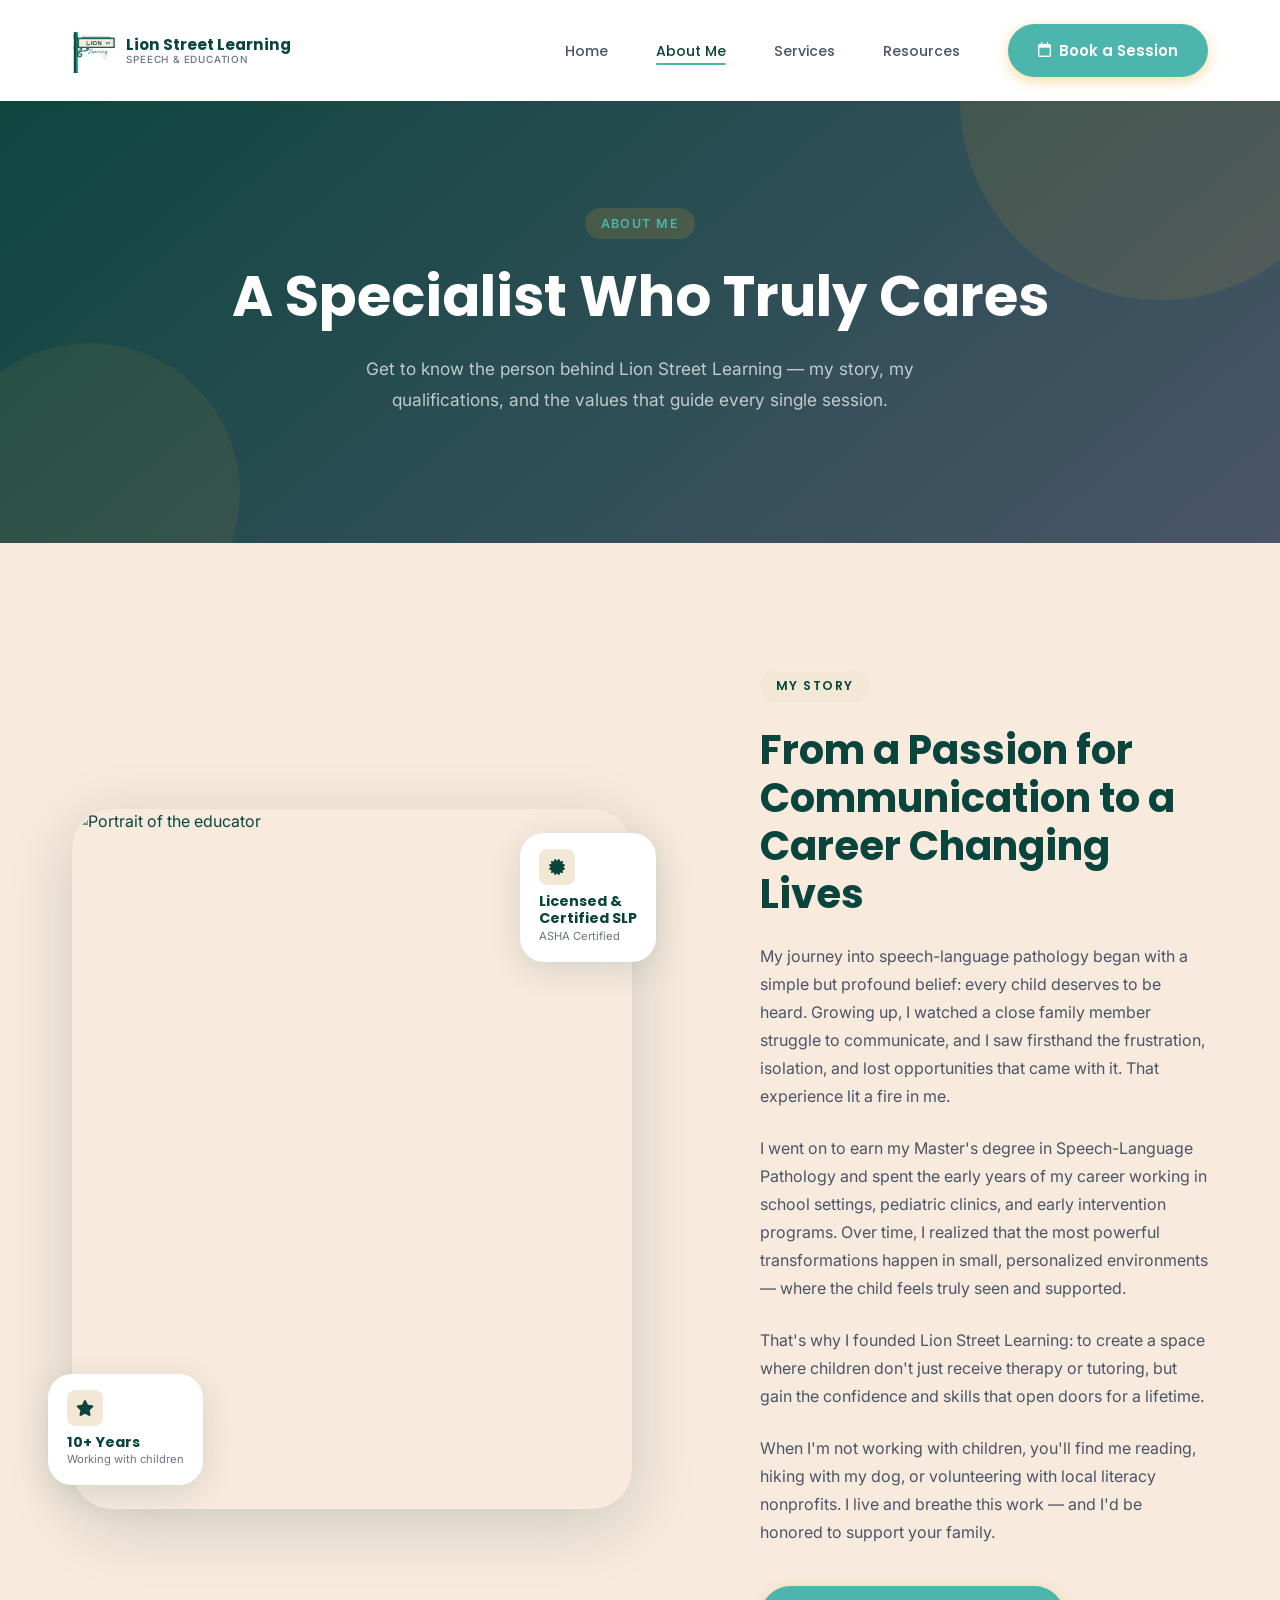
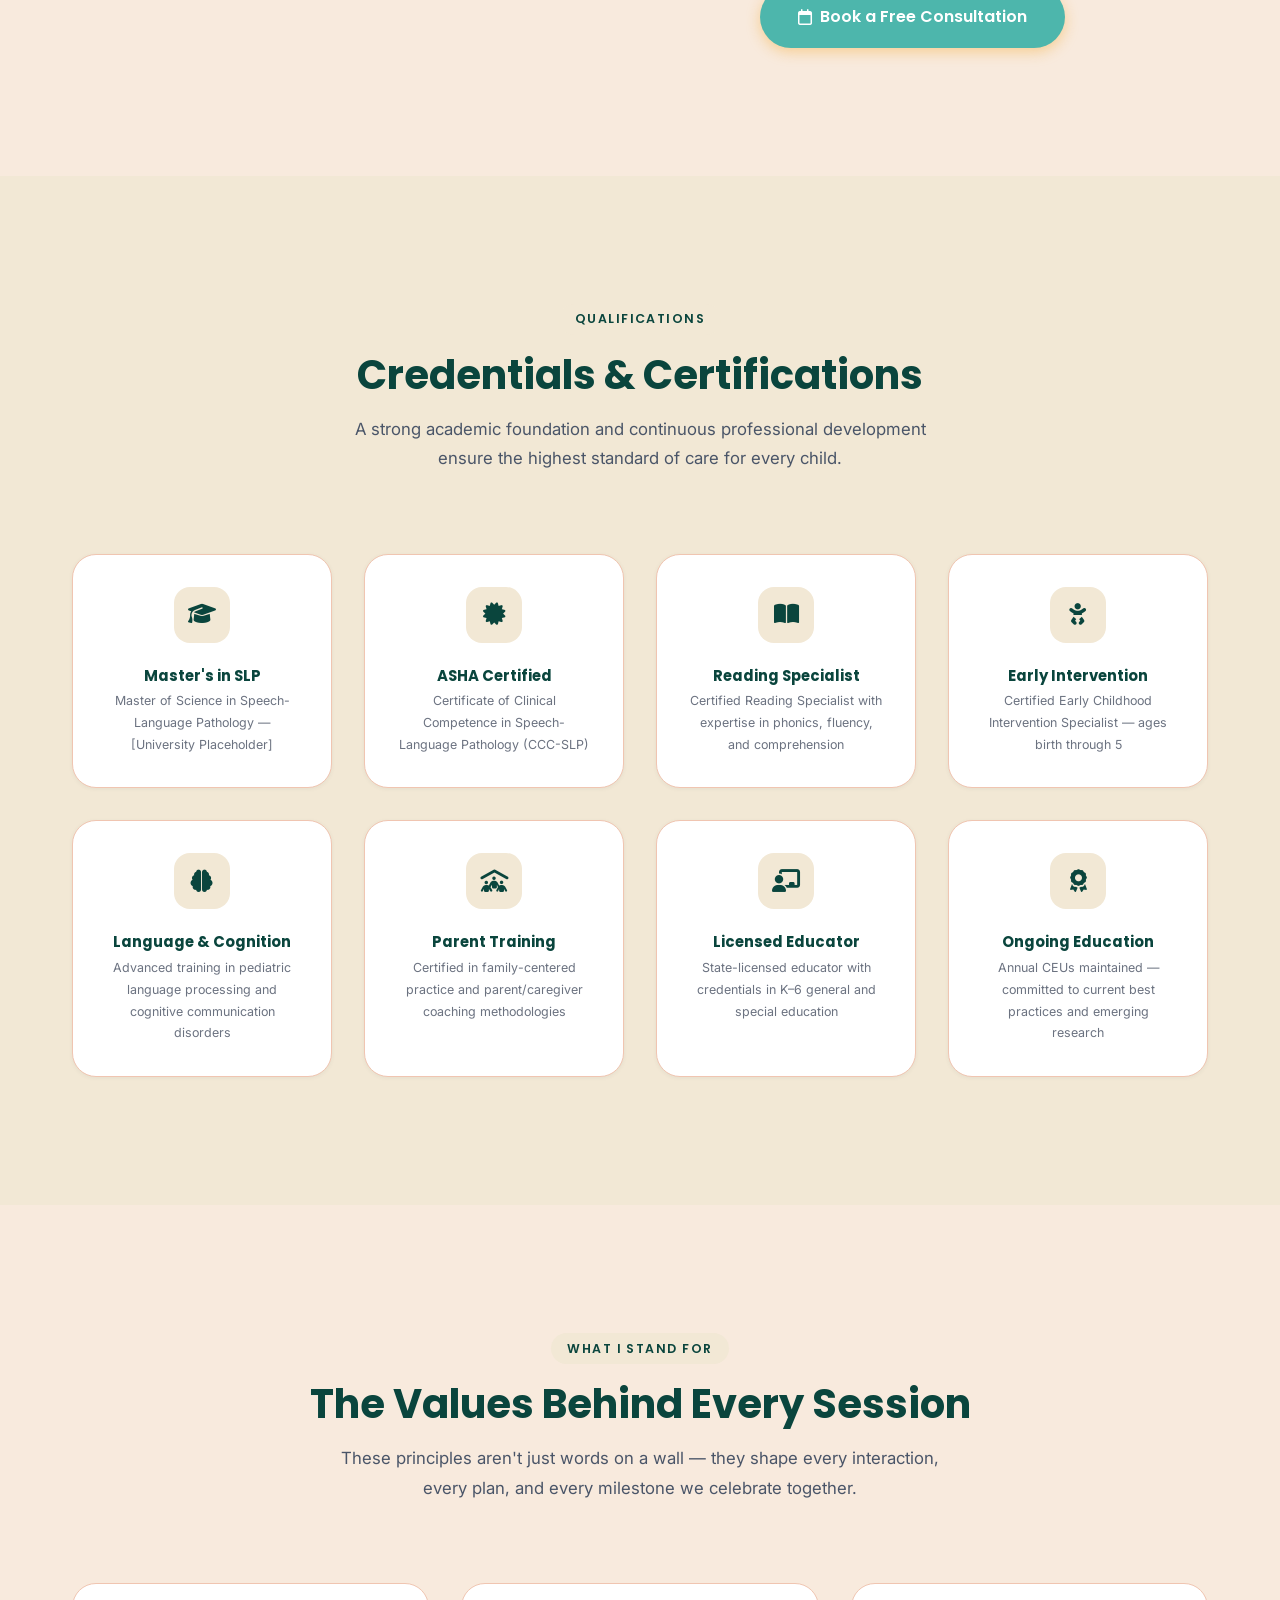
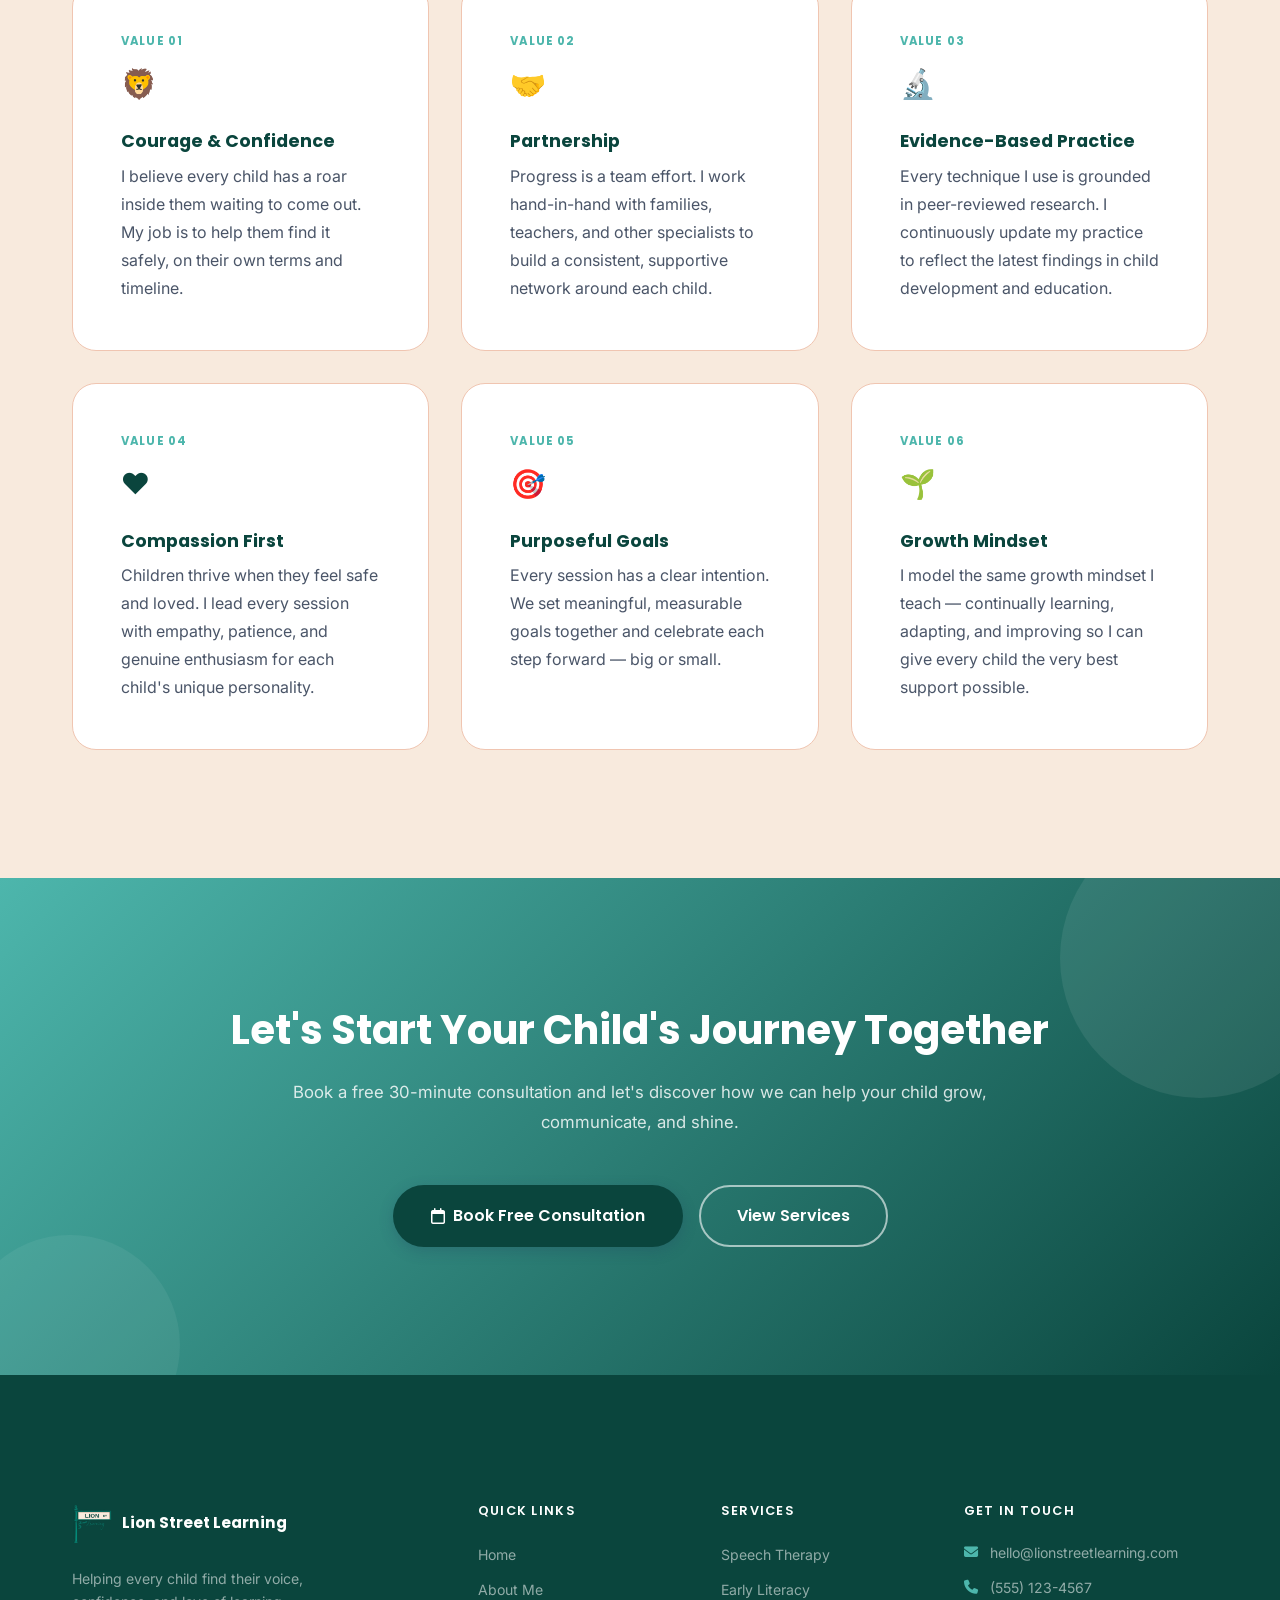
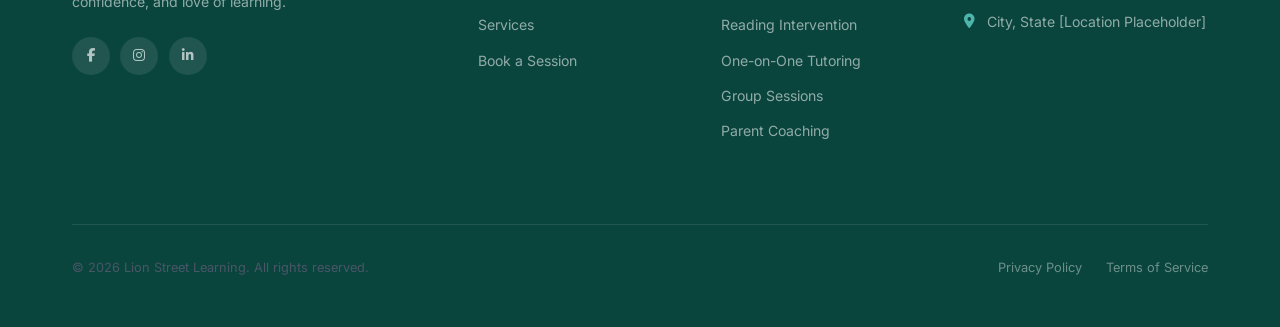
==== commit 49809edd: "add logo to home page and nav" ====
--- a/about.html
+++ b/about.html
@@ -20,7 +20,7 @@
   <header class="nav nav--light" id="main-nav">
     <div class="nav__inner">
       <a href="index.html" class="nav__logo" aria-label="Lion Street Learning — Home">
-        <div class="nav__logo-mark">L</div>
+        <img class="nav__logo-img" src="images/main-logo.png" alt="Lion Street Learning logo" width="44" height="44" />
         <div class="nav__logo-text">
           <span class="nav__logo-name">Lion Street Learning</span>
           <span class="nav__logo-tagline">Speech &amp; Education</span>
@@ -283,7 +283,7 @@
 
         <div class="footer__brand">
           <div class="footer__logo">
-            <div class="footer__logo-mark">L</div>
+            <img class="footer__logo-img" src="images/main-logo.png" alt="Lion Street Learning logo" width="40" height="40" />
             <div class="footer__logo-name">Lion Street Learning</div>
           </div>
           <p class="footer__tagline">Helping every child find their voice, confidence, and love of learning.</p>
--- a/css/style.css
+++ b/css/style.css
@@ -269,10 +269,11 @@
   z-index: 100;
   transition: all var(--ease);
   padding-block: var(--sp-md);
+  background-color: var(--clr-surface);
+  box-shadow: var(--sh-sm);
 }
 
 .nav.scrolled {
-  background-color: var(--clr-surface);
   box-shadow: var(--sh-md);
   padding-block: 0.75rem;
 }
@@ -311,6 +312,25 @@
 
 .nav__logo:hover .nav__logo-mark {
   transform: rotate(-5deg) scale(1.05);
+}
+
+.nav__logo-img {
+  height: 44px;
+  width: auto;
+  display: block;
+  flex-shrink: 0;
+  transition: transform var(--ease);
+}
+
+.nav__logo:hover .nav__logo-img {
+  transform: scale(1.05);
+}
+
+.footer__logo-img {
+  height: 40px;
+  width: auto;
+  display: block;
+  flex-shrink: 0;
 }
 
 .nav__logo-text {
@@ -336,8 +356,6 @@
 }
 
 /* Light variant (dark hero backgrounds) */
-.nav--light:not(.scrolled) .nav__logo-name { color: #fff; }
-.nav--light:not(.scrolled) .nav__logo-tagline { color: rgba(255, 255, 255, 0.6); }
 
 /* Menu */
 .nav__menu {
@@ -380,10 +398,6 @@
 .nav__link:hover::after,
 .nav__link.active::after { width: 100%; }
 
-.nav--light:not(.scrolled) .nav__link { color: rgba(255, 255, 255, 0.8); }
-.nav--light:not(.scrolled) .nav__link:hover,
-.nav--light:not(.scrolled) .nav__link.active { color: #fff; }
-.nav--light:not(.scrolled) .nav__link::after { background-color: #fff; }
 
 /* Hamburger */
 .nav__hamburger {
@@ -405,7 +419,6 @@
   transition: all var(--ease);
 }
 
-.nav--light:not(.scrolled) .nav__hamburger span { background-color: #fff; }
 
 .nav__hamburger.open span:nth-child(1) { transform: translateY(7px) rotate(45deg); }
 .nav__hamburger.open span:nth-child(2) { opacity: 0; transform: scaleX(0); }
@@ -659,6 +672,13 @@
   gap: var(--sp-2xl);
   align-items: center;
   padding-bottom: var(--sp-2xl);
+}
+
+.hero__logo {
+  height: 240px;
+  width: auto;
+  display: block;
+  margin-bottom: var(--sp-md);
 }
 
 .hero__eyebrow {
@@ -1584,6 +1604,7 @@
     text-align: center;
   }
 
+  .hero__logo { margin-inline: auto; height: 180px; }
   .hero__lead { max-width: none; margin-inline: auto; }
   .hero__actions { justify-content: center; }
   .hero__trust { justify-content: center; }
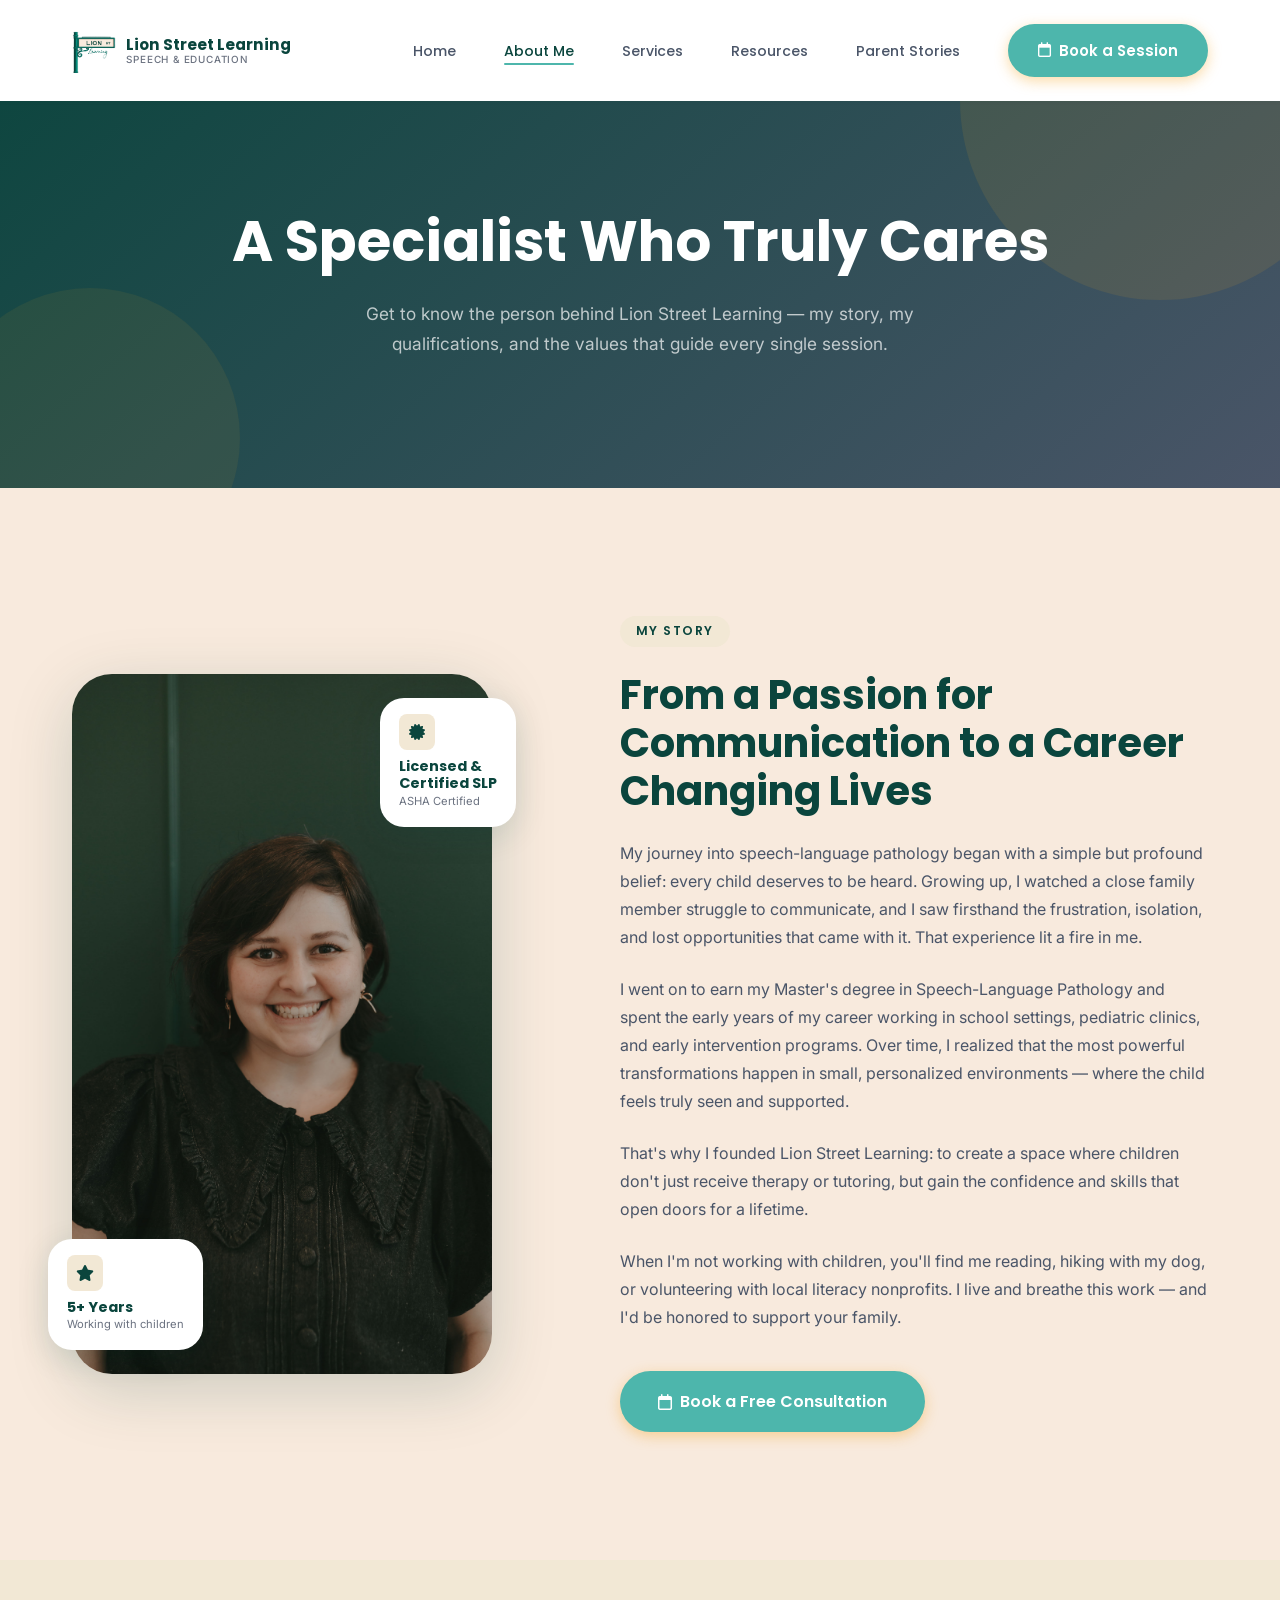
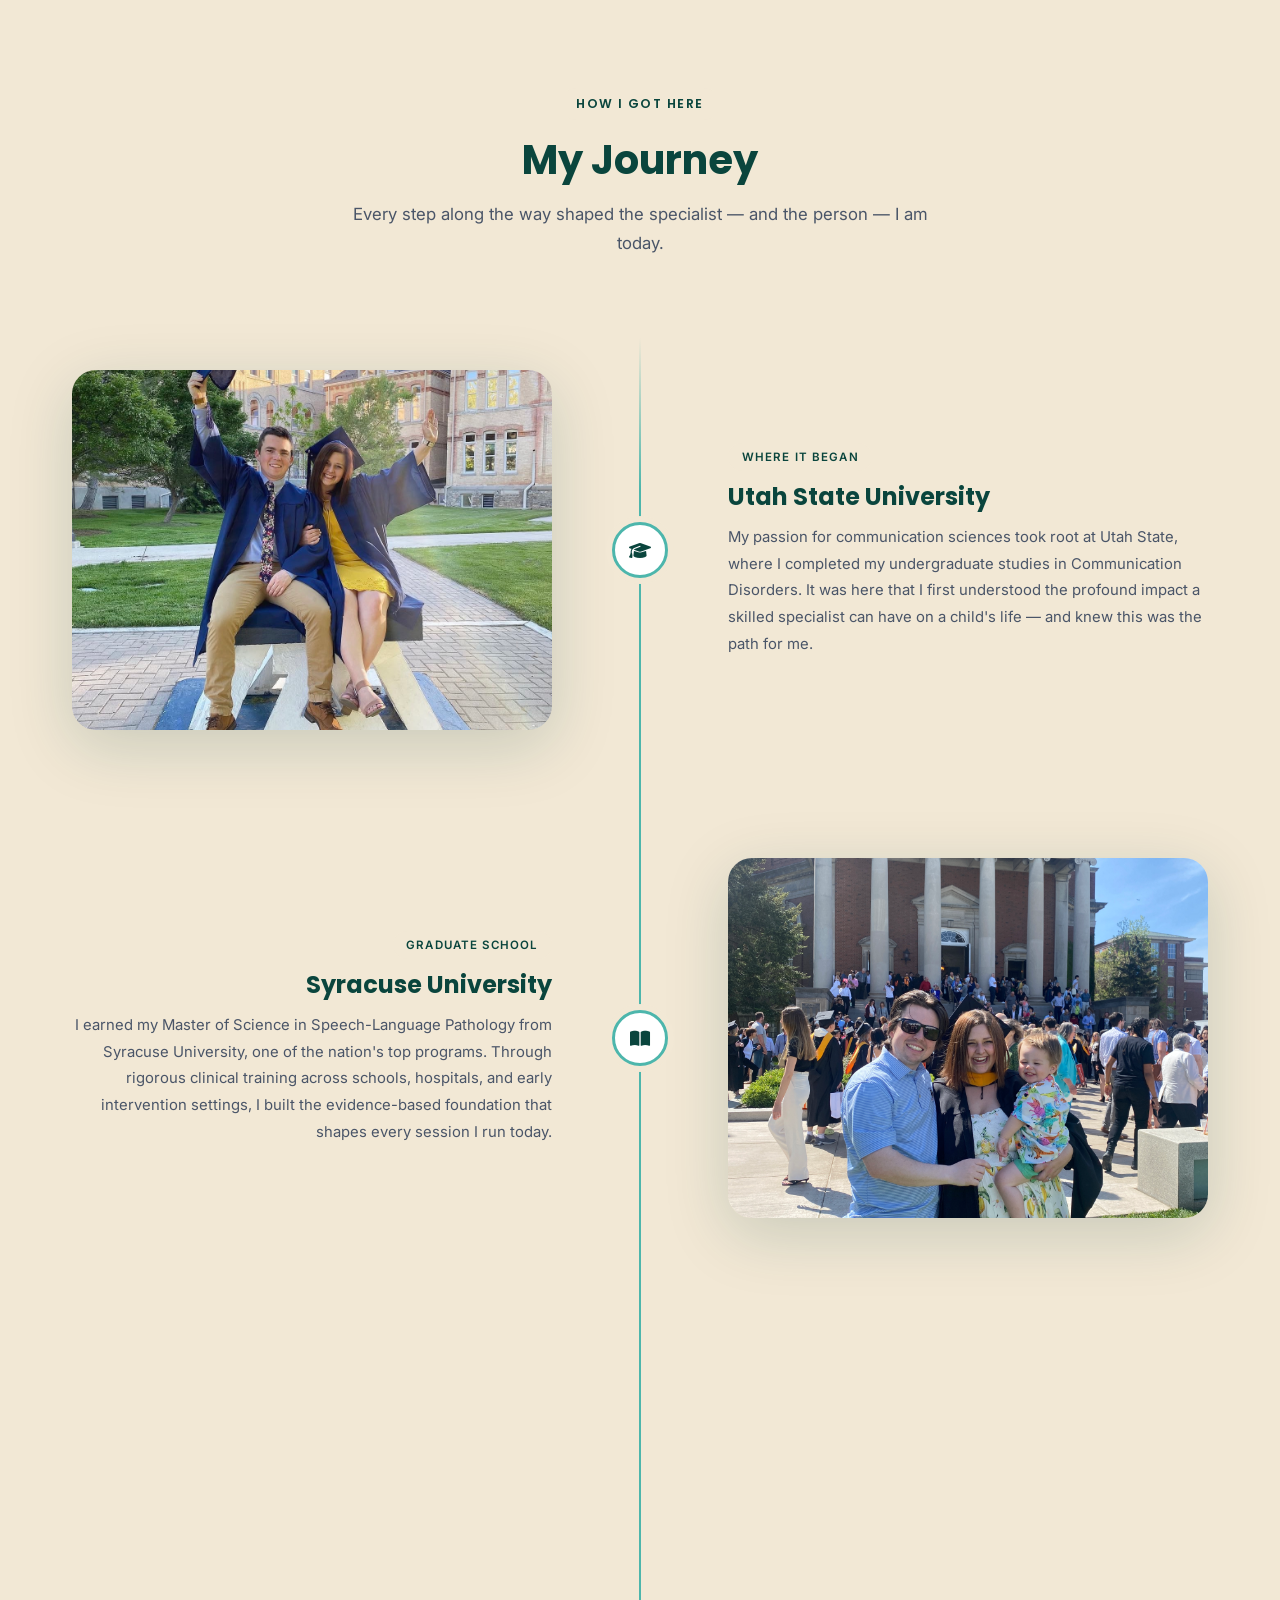
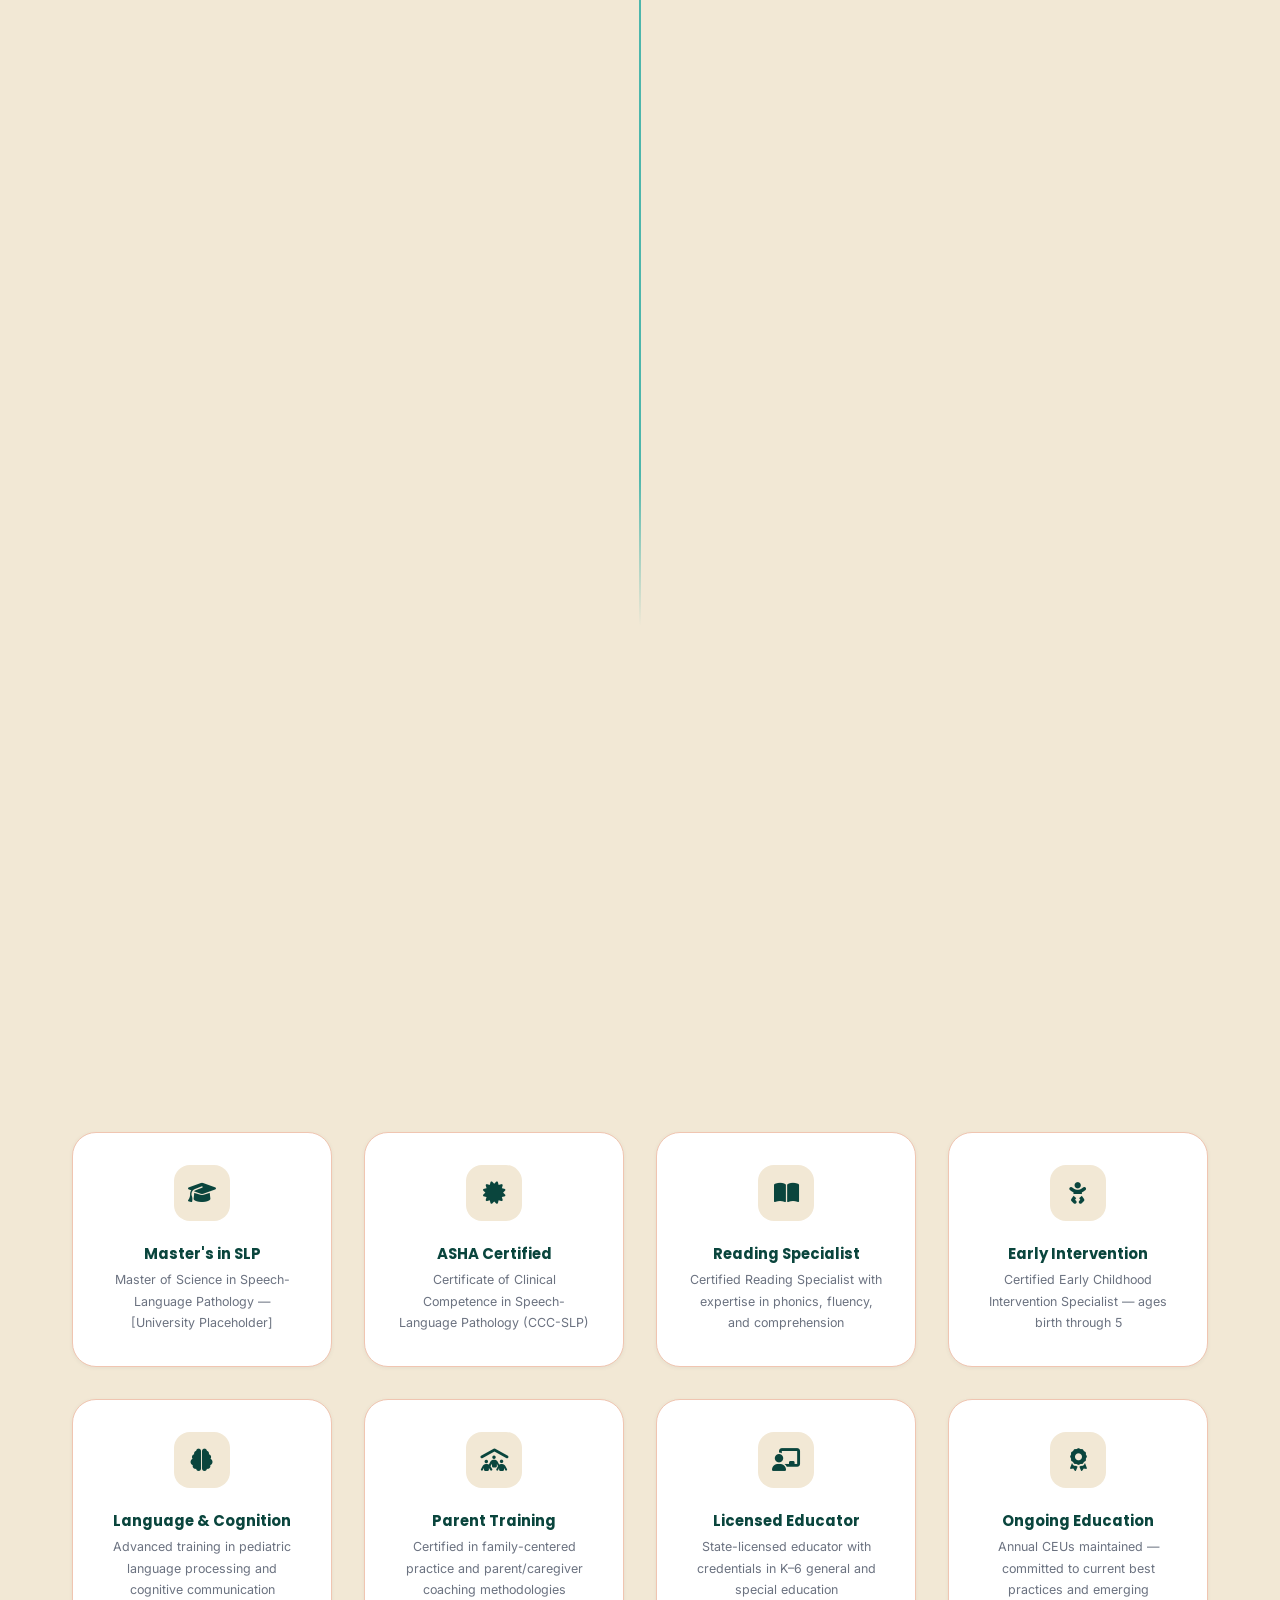
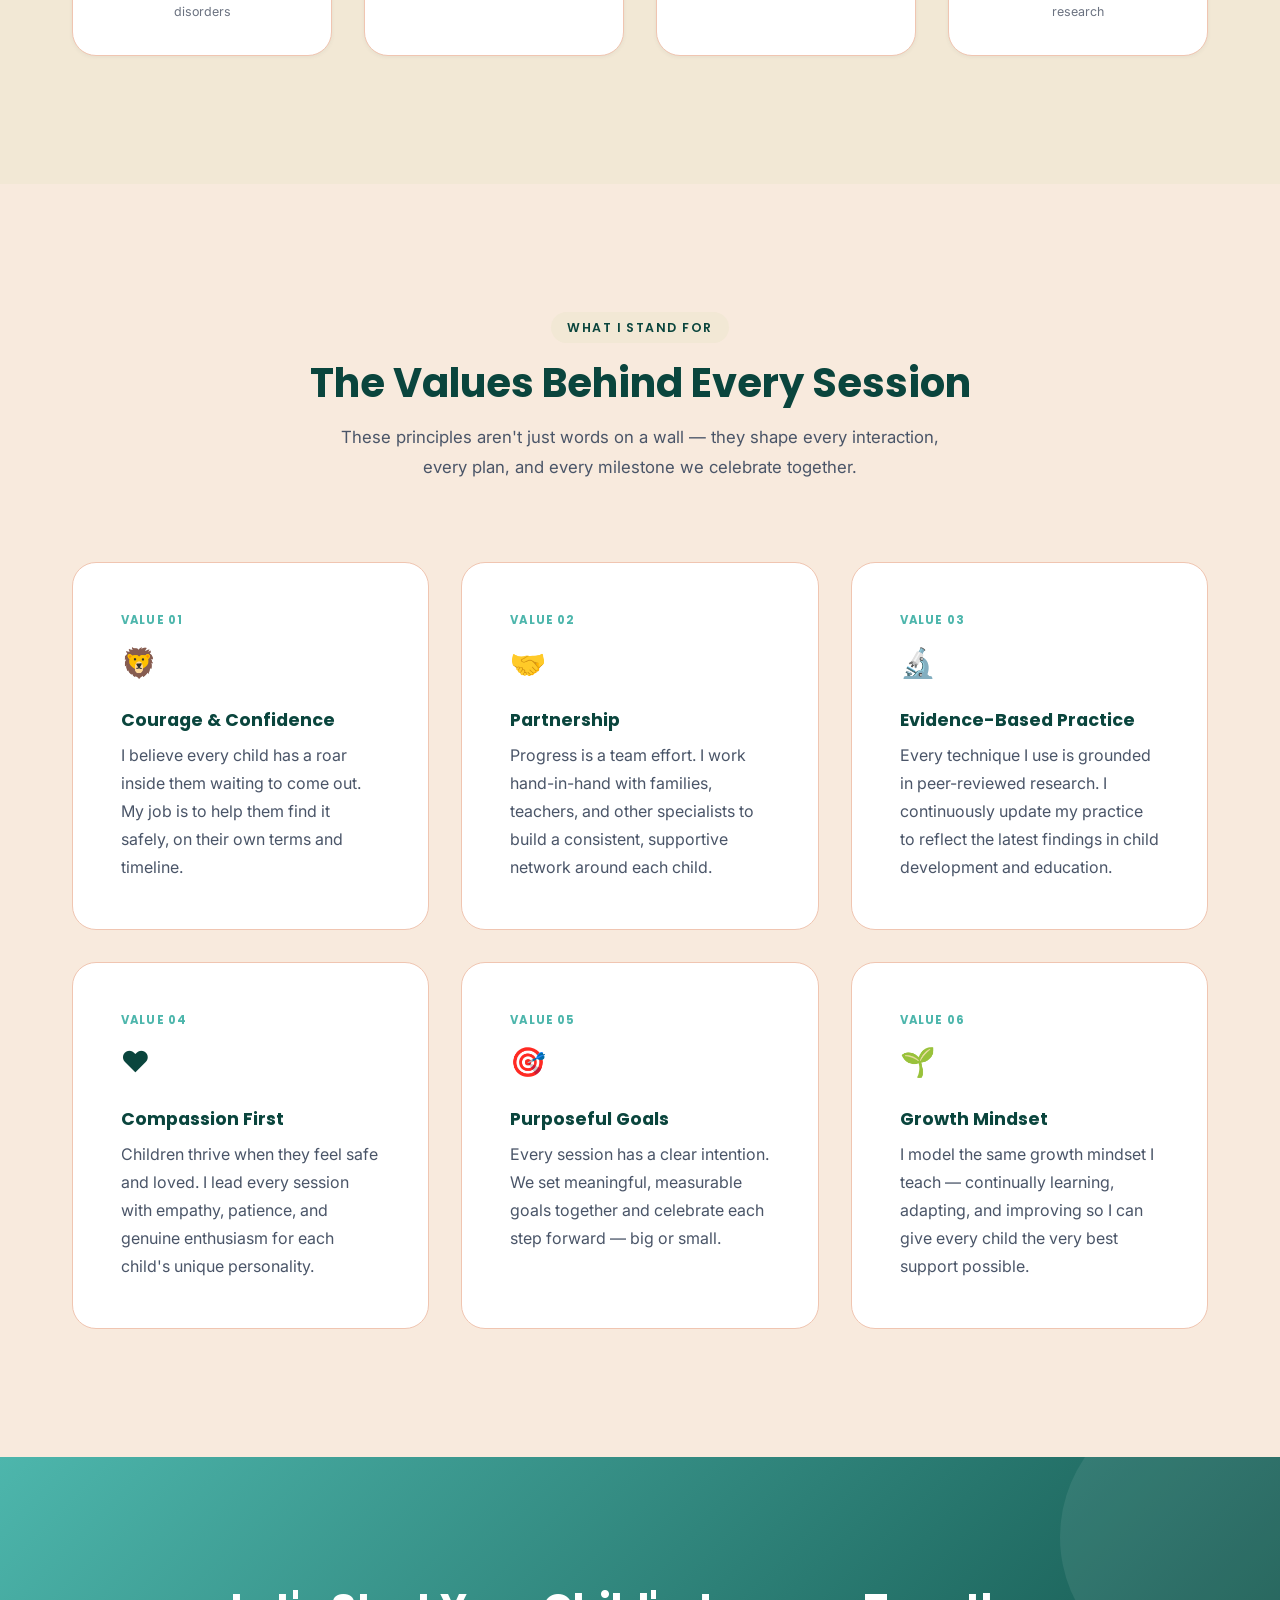
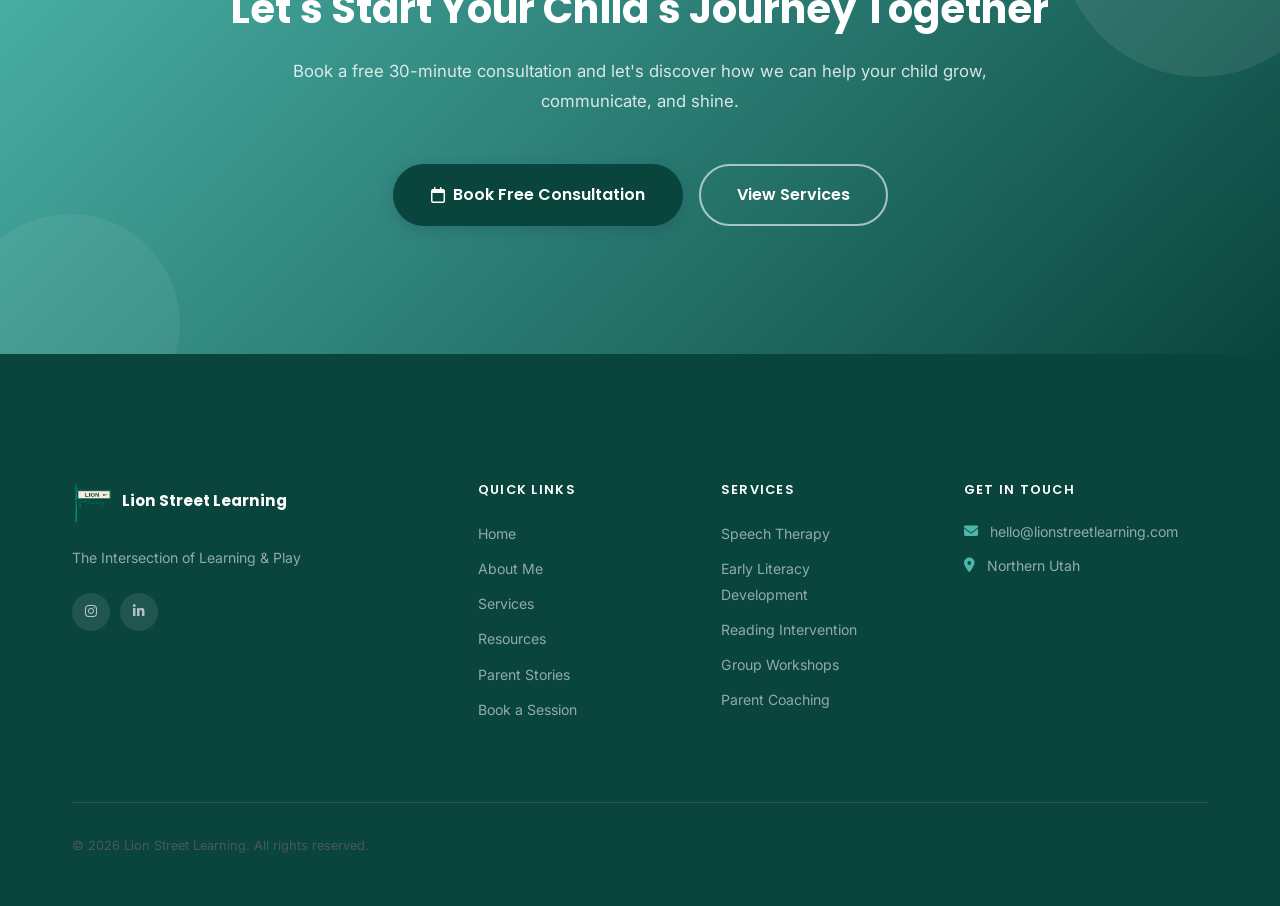
==== commit a640d45c: "pictures and first edits" ====
--- a/about.html
+++ b/about.html
@@ -19,7 +19,7 @@
   <!-- ── Navigation ─────────────────────────────────────── -->
   <header class="nav nav--light" id="main-nav">
     <div class="nav__inner">
-      <a href="index.html" class="nav__logo" aria-label="Lion Street Learning — Home">
+      <a href="/" class="nav__logo" aria-label="Lion Street Learning — Home">
         <img class="nav__logo-img" src="images/main-logo.png" alt="Lion Street Learning logo" width="44" height="44" />
         <div class="nav__logo-text">
           <span class="nav__logo-name">Lion Street Learning</span>
@@ -29,13 +29,14 @@
 
       <nav class="nav__menu" aria-label="Primary navigation">
         <ul class="nav__links" role="list">
-          <li><a href="index.html"     class="nav__link">Home</a></li>
-          <li><a href="about.html"     class="nav__link active">About Me</a></li>
-          <li><a href="services.html"  class="nav__link">Services</a></li>
-          <li><a href="resources.html" class="nav__link">Resources</a></li>
+          <li><a href="/"     class="nav__link">Home</a></li>
+          <li><a href="about"     class="nav__link active">About Me</a></li>
+          <li><a href="services"  class="nav__link">Services</a></li>
+          <li><a href="resources" class="nav__link">Resources</a></li>
+          <li><a href="parent-stories" class="nav__link">Parent Stories</a></li>
         </ul>
         <div class="nav__cta">
-          <a href="services.html#contact" class="btn btn--primary">
+          <a href="services#contact" class="btn btn--primary">
             <i class="fa-regular fa-calendar" aria-hidden="true"></i> Book a Session
           </a>
         </div>
@@ -47,12 +48,13 @@
     </div>
 
     <div class="nav__mobile-menu" id="mobile-menu" role="dialog" aria-label="Mobile navigation">
-      <a href="index.html"     class="nav__mobile-link">Home</a>
-      <a href="about.html"     class="nav__mobile-link active">About Me</a>
-      <a href="services.html"  class="nav__mobile-link">Services</a>
-      <a href="resources.html" class="nav__mobile-link">Resources</a>
+      <a href="/"     class="nav__mobile-link">Home</a>
+      <a href="about"     class="nav__mobile-link active">About Me</a>
+      <a href="services"  class="nav__mobile-link">Services</a>
+      <a href="resources" class="nav__mobile-link">Resources</a>
+      <a href="parent-stories" class="nav__mobile-link">Parent Stories</a>
       <div class="nav__mobile-cta">
-        <a href="services.html#contact" class="btn btn--primary">Book a Session</a>
+        <a href="services#contact" class="btn btn--primary">Book a Session</a>
       </div>
     </div>
   </header>
@@ -65,7 +67,6 @@
       <div class="page-hero__deco page-hero__deco--2" aria-hidden="true"></div>
       <div class="container">
         <div class="page-hero__content">
-          <span class="page-hero__eyebrow">About Me</span>
           <h1>A Specialist Who Truly Cares</h1>
           <p class="page-hero__lead">
             Get to know the person behind Lion Street Learning — my story, my qualifications,
@@ -83,7 +84,7 @@
           <div class="about-story__image reveal">
             <div class="about-story__img-wrap">
               <img
-                src="https://placehold.co/560x700/1e3a5f/ffffff?text=Educator+Photo"
+                src="images/primary-headshot.jpg"
                 alt="Portrait of the educator"
                 width="560"
                 height="700"
@@ -102,7 +103,7 @@
               <div class="story-badge__icon">
                 <i class="fa-solid fa-star" aria-hidden="true"></i>
               </div>
-              <div class="story-badge__value">10+ Years</div>
+              <div class="story-badge__value">5+ Years</div>
               <div class="story-badge__sub">Working with children</div>
             </div>
           </div>
@@ -115,9 +116,104 @@
             <p>That's why I founded Lion Street Learning: to create a space where children don't just receive therapy or tutoring, but gain the confidence and skills that open doors for a lifetime.</p>
             <p>When I'm not working with children, you'll find me reading, hiking with my dog, or volunteering with local literacy nonprofits. I live and breathe this work — and I'd be honored to support your family.</p>
 
-            <a href="services.html#contact" class="btn btn--primary btn--lg" style="margin-top: 1rem;">
+            <a href="services#contact" class="btn btn--primary btn--lg" style="margin-top: 1rem;">
               <i class="fa-regular fa-calendar" aria-hidden="true"></i> Book a Free Consultation
             </a>
+          </div>
+
+        </div>
+      </div>
+    </section>
+
+    <!-- ── My Journey (Timeline) ────────────────────────────── -->
+    <section class="section section--alt" aria-labelledby="journey-heading">
+      <div class="container">
+        <header class="section-header reveal">
+          <span class="eyebrow">How I Got Here</span>
+          <h2 id="journey-heading">My Journey</h2>
+          <p>Every step along the way shaped the specialist — and the person — I am today.</p>
+        </header>
+
+        <div class="timeline">
+
+          <!-- Entry 1: Utah State University — image left, text right -->
+          <div class="timeline__entry reveal">
+            <div class="timeline__image">
+              <img
+                src="images/usu-graduation.jpg"
+                alt="Graduation at Utah State University"
+              />
+            </div>
+            <div class="timeline__dot">
+              <div class="timeline__dot-circle">
+                <i class="fa-solid fa-graduation-cap" aria-hidden="true"></i>
+              </div>
+            </div>
+            <div class="timeline__content">
+              <span class="timeline__label">Where it began</span>
+              <h3>Utah State University</h3>
+              <p>My passion for communication sciences took root at Utah State, where I completed my undergraduate studies in Communication Disorders. It was here that I first understood the profound impact a skilled specialist can have on a child's life — and knew this was the path for me.</p>
+            </div>
+          </div>
+
+          <!-- Entry 2: Syracuse University — text left, image right -->
+          <div class="timeline__entry timeline__entry--reverse reveal">
+            <div class="timeline__image">
+              <img
+                src="images/su-grad-fam-pic.jpg"
+                alt="Graduation day at Syracuse University with family"
+              />
+            </div>
+            <div class="timeline__dot">
+              <div class="timeline__dot-circle">
+                <i class="fa-solid fa-book-open" aria-hidden="true"></i>
+              </div>
+            </div>
+            <div class="timeline__content">
+              <span class="timeline__label">Graduate school</span>
+              <h3>Syracuse University</h3>
+              <p>I earned my Master of Science in Speech-Language Pathology from Syracuse University, one of the nation's top programs. Through rigorous clinical training across schools, hospitals, and early intervention settings, I built the evidence-based foundation that shapes every session I run today.</p>
+            </div>
+          </div>
+
+          <!-- Entry 3: Ability Innovations — image left, text right -->
+          <div class="timeline__entry reveal">
+            <div class="timeline__image">
+              <img
+                src="images/ability-innovations.png"
+                alt="Professional work at Ability Innovations"
+              />
+            </div>
+            <div class="timeline__dot">
+              <div class="timeline__dot-circle">
+                <i class="fa-solid fa-briefcase" aria-hidden="true"></i>
+              </div>
+            </div>
+            <div class="timeline__content">
+              <span class="timeline__label">Clinical experience</span>
+              <h3>Ability Innovations</h3>
+              <p>My first professional role brought me to Ability Innovations, where I worked directly with children with a wide range of developmental and communication differences. This experience deepened my commitment to individualized care and reinforced my belief that every child — regardless of their starting point — deserves to be heard.</p>
+            </div>
+          </div>
+
+          <!-- Entry 4: Today — text left, image right -->
+          <div class="timeline__entry timeline__entry--reverse reveal">
+            <div class="timeline__image">
+              <img
+                src="images/shared-story-toddler-workshop.jpg"
+                alt="Reading with children in a group session today"
+              />
+            </div>
+            <div class="timeline__dot">
+              <div class="timeline__dot-circle">
+                <i class="fa-solid fa-star" aria-hidden="true"></i>
+              </div>
+            </div>
+            <div class="timeline__content">
+              <span class="timeline__label">Today</span>
+              <h3>Lion Street Learning</h3>
+              <p>Today, I bring everything I've learned — every classroom, every clinic, every child — into Lion Street Learning. This practice is the culmination of years of training, experience, and heart. I am so grateful to do this work every day, and even more grateful for the families who trust me with the most important people in their lives.</p>
+            </div>
           </div>
 
         </div>
@@ -265,10 +361,10 @@
           <h2>Let's Start Your Child's Journey Together</h2>
           <p>Book a free 30-minute consultation and let's discover how we can help your child grow, communicate, and shine.</p>
           <div class="cta-banner__actions">
-            <a href="services.html#contact" class="btn btn--secondary btn--lg">
+            <a href="services#contact" class="btn btn--secondary btn--lg">
               <i class="fa-regular fa-calendar" aria-hidden="true"></i> Book Free Consultation
             </a>
-            <a href="services.html" class="btn btn--outline-white btn--lg">View Services</a>
+            <a href="services" class="btn btn--outline-white btn--lg">View Services</a>
           </div>
         </div>
       </div>
@@ -286,33 +382,33 @@
             <img class="footer__logo-img" src="images/main-logo.png" alt="Lion Street Learning logo" width="40" height="40" />
             <div class="footer__logo-name">Lion Street Learning</div>
           </div>
-          <p class="footer__tagline">Helping every child find their voice, confidence, and love of learning.</p>
+          <p class="footer__tagline">The Intersection of Learning &amp; Play</p>
           <div class="footer__social" aria-label="Social media links">
-            <a href="#" class="footer__social-link" aria-label="Facebook"><i class="fa-brands fa-facebook-f"></i></a>
-            <a href="#" class="footer__social-link" aria-label="Instagram"><i class="fa-brands fa-instagram"></i></a>
-            <a href="#" class="footer__social-link" aria-label="LinkedIn"><i class="fa-brands fa-linkedin-in"></i></a>
+            <a href="https://www.instagram.com/lionstreetlearning/" class="footer__social-link" aria-label="Instagram" target="_blank" rel="noopener noreferrer"><i class="fa-brands fa-instagram"></i></a>
+            <a href="https://www.linkedin.com/in/natalie-iverson/" class="footer__social-link" aria-label="LinkedIn" target="_blank" rel="noopener noreferrer"><i class="fa-brands fa-linkedin-in"></i></a>
           </div>
         </div>
 
         <div>
           <h3 class="footer__col-title">Quick Links</h3>
           <ul class="footer__links">
-            <li><a href="index.html"    class="footer__link">Home</a></li>
-            <li><a href="about.html"    class="footer__link">About Me</a></li>
-            <li><a href="services.html" class="footer__link">Services</a></li>
-            <li><a href="services.html#contact" class="footer__link">Book a Session</a></li>
+            <li><a href="/"    class="footer__link">Home</a></li>
+            <li><a href="about"    class="footer__link">About Me</a></li>
+            <li><a href="services" class="footer__link">Services</a></li>
+            <li><a href="resources" class="footer__link">Resources</a></li>
+            <li><a href="parent-stories" class="footer__link">Parent Stories</a></li>
+            <li><a href="services#contact" class="footer__link">Book a Session</a></li>
           </ul>
         </div>
 
         <div>
           <h3 class="footer__col-title">Services</h3>
           <ul class="footer__links">
-            <li><a href="services.html" class="footer__link">Speech Therapy</a></li>
-            <li><a href="services.html" class="footer__link">Early Literacy</a></li>
-            <li><a href="services.html" class="footer__link">Reading Intervention</a></li>
-            <li><a href="services.html" class="footer__link">One-on-One Tutoring</a></li>
-            <li><a href="services.html" class="footer__link">Group Sessions</a></li>
-            <li><a href="services.html" class="footer__link">Parent Coaching</a></li>
+            <li><a href="services" class="footer__link">Speech Therapy</a></li>
+            <li><a href="services" class="footer__link">Early Literacy Development</a></li>
+            <li><a href="services" class="footer__link">Reading Intervention</a></li>
+            <li><a href="services" class="footer__link">Group Workshops</a></li>
+            <li><a href="services" class="footer__link">Parent Coaching</a></li>
           </ul>
         </div>
 
@@ -324,12 +420,8 @@
               <a href="mailto:hello@lionstreetlearning.com" class="footer__link">hello@lionstreetlearning.com</a>
             </div>
             <div class="footer__contact-item">
-              <i class="fa-solid fa-phone" aria-hidden="true"></i>
-              <a href="tel:+15551234567" class="footer__link">(555) 123-4567</a>
-            </div>
-            <div class="footer__contact-item">
               <i class="fa-solid fa-location-dot" aria-hidden="true"></i>
-              <span>City, State [Location Placeholder]</span>
+              <span>Northern Utah</span>
             </div>
           </address>
         </div>
@@ -338,10 +430,6 @@
 
       <div class="footer__bottom">
         <p>&copy; <span id="year"></span> Lion Street Learning. All rights reserved.</p>
-        <nav class="footer__legal" aria-label="Legal links">
-          <a href="#">Privacy Policy</a>
-          <a href="#">Terms of Service</a>
-        </nav>
       </div>
     </div>
   </footer>
--- a/css/style.css
+++ b/css/style.css
@@ -2,6 +2,23 @@
    LION STREET LEARNING — Main Stylesheet
    Version: 1.0.0
    ============================================================ */
+
+/* ── 0. Custom Fonts ────────────────────────────────────── */
+@font-face {
+  font-family: 'MadelynRough';
+  src: url('../fonts/tester.woff2') format('woff2');
+  font-weight: normal;
+  font-style: normal;
+  font-display: swap;
+}
+
+@font-face {
+  font-family: 'MadelynRegular';
+  src: url('../fonts/madelyn-regular.woff2') format('woff2');
+  font-weight: normal;
+  font-style: normal;
+  font-display: swap;
+}
 
 /* ── 1. CSS Variables (Design Tokens) ───────────────────── */
 :root {
@@ -668,7 +685,7 @@
 
 .hero__inner {
   display: grid;
-  grid-template-columns: 1fr 1fr;
+  grid-template-columns: 6fr 5fr;
   gap: var(--sp-2xl);
   align-items: center;
   padding-bottom: var(--sp-2xl);
@@ -702,6 +719,10 @@
 
 .hero h1 .highlight {
   color: var(--clr-primary);
+  font-family: 'MadelynRegular', cursive;
+  font-weight: normal;
+  font-size: 1.75em;
+  line-height: 1;
 }
 
 .hero__lead {
@@ -753,7 +774,7 @@
 .hero__image-wrap { position: relative; }
 
 .hero__image {
-  border-radius: var(--r-xl) var(--r-xl) 0 0;
+  border-radius: var(--r-xl);
   overflow: hidden;
   box-shadow: var(--sh-xl);
 }
@@ -762,6 +783,7 @@
   width: 100%;
   aspect-ratio: 4/5;
   object-fit: cover;
+  object-position: 75% center;
 }
 
 /* Floating badge cards */
@@ -837,9 +859,11 @@
 
 .stats__grid {
   display: grid;
-  grid-template-columns: repeat(4, 1fr);
+  grid-template-columns: repeat(3, 1fr);
   text-align: center;
   gap: var(--sp-lg);
+  max-width: 800px;
+  margin-inline: auto;
 }
 
 .stats__item {
@@ -1327,7 +1351,117 @@
 
 .value-card h3 { font-size: 1.1rem; margin-bottom: 0.6rem; }
 
-/* ── 18. SERVICES PAGE ──────────────────────────────────── */
+/* ── 18. TIMELINE (About Page) ──────────────────────────── */
+.timeline {
+  position: relative;
+  padding-block: var(--sp-lg);
+}
+
+/* Center vertical line */
+.timeline::before {
+  content: '';
+  position: absolute;
+  top: 0;
+  bottom: 0;
+  left: 50%;
+  transform: translateX(-50%);
+  width: 2px;
+  background: linear-gradient(
+    to bottom,
+    transparent 0%,
+    var(--clr-primary) 8%,
+    var(--clr-primary) 92%,
+    transparent 100%
+  );
+}
+
+.timeline__entry {
+  display: grid;
+  grid-template-columns: 1fr 80px 1fr;
+  grid-template-areas: "image dot content";
+  gap: 0 var(--sp-xl);
+  align-items: center;
+  margin-bottom: var(--sp-3xl);
+}
+
+.timeline__entry:last-child { margin-bottom: 0; }
+
+.timeline__entry--reverse {
+  grid-template-areas: "content dot image";
+}
+
+/* Image */
+.timeline__image {
+  grid-area: image;
+}
+
+.timeline__image img {
+  width: 100%;
+  aspect-ratio: 4/3;
+  object-fit: cover;
+  border-radius: var(--r-lg);
+  box-shadow: var(--sh-xl);
+  display: block;
+}
+
+/* Center dot */
+.timeline__dot {
+  grid-area: dot;
+  display: flex;
+  justify-content: center;
+  align-items: center;
+  z-index: 1;
+}
+
+.timeline__dot-circle {
+  width: 56px;
+  height: 56px;
+  border-radius: 50%;
+  background: var(--clr-surface);
+  border: 3px solid var(--clr-primary);
+  display: flex;
+  align-items: center;
+  justify-content: center;
+  font-size: 1.1rem;
+  color: var(--clr-primary-dark);
+  box-shadow: 0 0 0 6px var(--clr-primary-light);
+  flex-shrink: 0;
+}
+
+/* Text content */
+.timeline__content {
+  grid-area: content;
+}
+
+.timeline__entry--reverse .timeline__content {
+  text-align: right;
+}
+
+.timeline__label {
+  display: inline-block;
+  font-size: 0.72rem;
+  font-weight: 600;
+  text-transform: uppercase;
+  letter-spacing: 0.1em;
+  color: var(--clr-primary-dark);
+  background: var(--clr-primary-light);
+  padding: 0.3rem 0.85rem;
+  border-radius: var(--r-full);
+  margin-bottom: 0.75rem;
+}
+
+.timeline__content h3 {
+  font-size: 1.5rem;
+  margin-bottom: 0.75rem;
+}
+
+.timeline__content p {
+  font-size: 0.93rem;
+  line-height: 1.8;
+  max-width: none;
+}
+
+/* ── 19. SERVICES PAGE ──────────────────────────────────── */
 .services-grid {
   display: grid;
   grid-template-columns: repeat(2, 1fr);
@@ -1342,6 +1476,13 @@
   display: grid;
   grid-template-columns: 2fr 3fr;
   transition: all var(--ease);
+}
+
+.svc-detail-card--full {
+  grid-column: 1 / -1;
+  max-width: 680px;
+  margin-inline: auto;
+  width: 100%;
 }
 
 .svc-detail-card:hover {
@@ -1569,7 +1710,100 @@
   min-height: 120px;
 }
 
-/* ── 19. Animations ─────────────────────────────────────── */
+/* ── 19. Success Modal ──────────────────────────────────── */
+.modal-overlay {
+  position: fixed;
+  inset: 0;
+  background: rgba(10, 69, 61, 0.55);
+  backdrop-filter: blur(4px);
+  z-index: 200;
+  display: flex;
+  align-items: center;
+  justify-content: center;
+  padding: var(--sp-lg);
+  opacity: 0;
+  transition: opacity 0.3s ease;
+}
+
+.modal-overlay.visible {
+  opacity: 1;
+}
+
+.modal-overlay[hidden] {
+  display: none;
+}
+
+.modal {
+  background: var(--clr-surface);
+  border-radius: var(--r-xl);
+  padding: var(--sp-2xl);
+  max-width: 480px;
+  width: 100%;
+  text-align: center;
+  position: relative;
+  box-shadow: var(--sh-xl);
+  transform: translateY(24px) scale(0.97);
+  transition: transform 0.35s cubic-bezier(0.34, 1.56, 0.64, 1);
+}
+
+.modal-overlay.visible .modal {
+  transform: translateY(0) scale(1);
+}
+
+.modal__close {
+  position: absolute;
+  top: 1.25rem;
+  right: 1.25rem;
+  width: 32px;
+  height: 32px;
+  border-radius: 50%;
+  background: var(--clr-primary-light);
+  color: var(--clr-primary-dark);
+  display: flex;
+  align-items: center;
+  justify-content: center;
+  font-size: 0.9rem;
+  transition: all var(--ease);
+  border: none;
+  cursor: pointer;
+}
+
+.modal__close:hover {
+  background: var(--clr-primary);
+  color: #fff;
+}
+
+.modal__icon {
+  width: 72px;
+  height: 72px;
+  border-radius: 50%;
+  background: var(--clr-primary-light);
+  display: flex;
+  align-items: center;
+  justify-content: center;
+  font-size: 2rem;
+  color: var(--clr-primary-dark);
+  margin: 0 auto var(--sp-lg);
+}
+
+.modal h3 {
+  font-size: 1.5rem;
+  margin-bottom: 0.75rem;
+}
+
+.modal p {
+  max-width: none;
+  margin-inline: auto;
+  margin-bottom: 0;
+}
+
+.modal__cta {
+  margin-top: var(--sp-lg);
+  width: 100%;
+  justify-content: center;
+}
+
+/* ── 20. Animations ─────────────────────────────────────── */
 .reveal {
   opacity: 0;
   transform: translateY(28px);
@@ -1626,6 +1860,32 @@
   .testimonials__grid { grid-template-columns: 1fr; }
 
   .about-story__inner { grid-template-columns: 1fr; }
+
+  /* Timeline mobile */
+  .timeline::before {
+    left: 28px;
+    transform: none;
+  }
+
+  .timeline__entry,
+  .timeline__entry--reverse {
+    grid-template-columns: 56px 1fr;
+    grid-template-rows: auto auto;
+    grid-template-areas:
+      "dot content"
+      ".   image";
+    gap: var(--sp-sm) var(--sp-md);
+    align-items: start;
+    margin-bottom: var(--sp-xl);
+  }
+
+  .timeline__entry--reverse .timeline__content {
+    text-align: left;
+  }
+
+  .timeline__image {
+    margin-top: var(--sp-sm);
+  }
 
   .values__grid { grid-template-columns: repeat(2, 1fr); }
 
@@ -1663,8 +1923,45 @@
   .process__steps { grid-template-columns: 1fr; }
   .form-row { grid-template-columns: 1fr; }
 
-  .stats__grid { grid-template-columns: 1fr 1fr; }
+  .stats__grid { grid-template-columns: repeat(3, 1fr); max-width: none; }
   .stats__item::after { display: none; }
 
   .contact-form { padding: var(--sp-lg); }
 }
+
+/* ── Coming Soon ──────────────────────────────────────────── */
+.coming-soon {
+  padding: var(--sp-3xl) var(--sp-md);
+  background: var(--clr-bg);
+  min-height: 60vh;
+  display: flex;
+  align-items: center;
+}
+
+.coming-soon__inner {
+  max-width: 560px;
+  margin-inline: auto;
+  text-align: center;
+  display: flex;
+  flex-direction: column;
+  align-items: center;
+  gap: var(--sp-md);
+}
+
+.coming-soon__icon {
+  font-size: 4rem;
+  line-height: 1;
+}
+
+.coming-soon h1 {
+  font-size: clamp(2rem, 5vw, 3rem);
+  color: var(--clr-heading);
+  margin: 0;
+}
+
+.coming-soon p {
+  font-size: 1.125rem;
+  color: var(--clr-body);
+  max-width: 44ch;
+  margin: 0;
+}
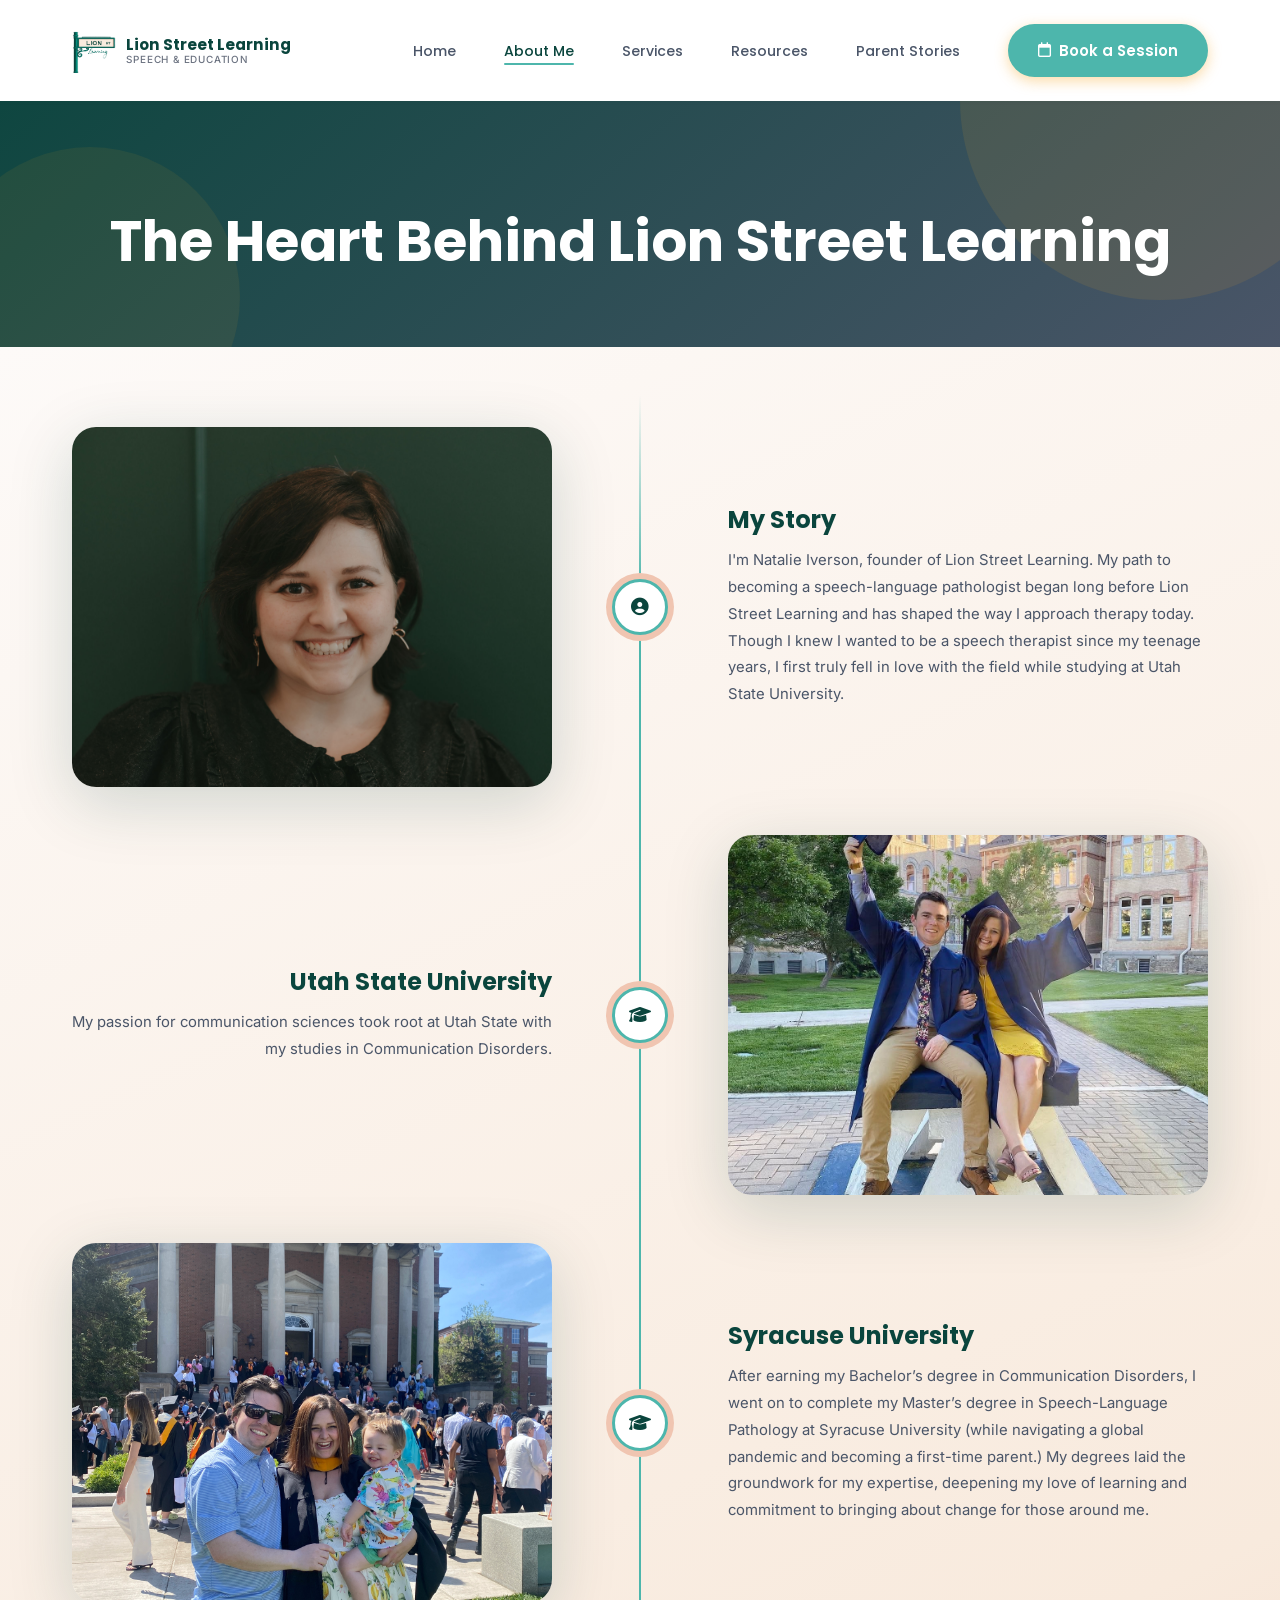
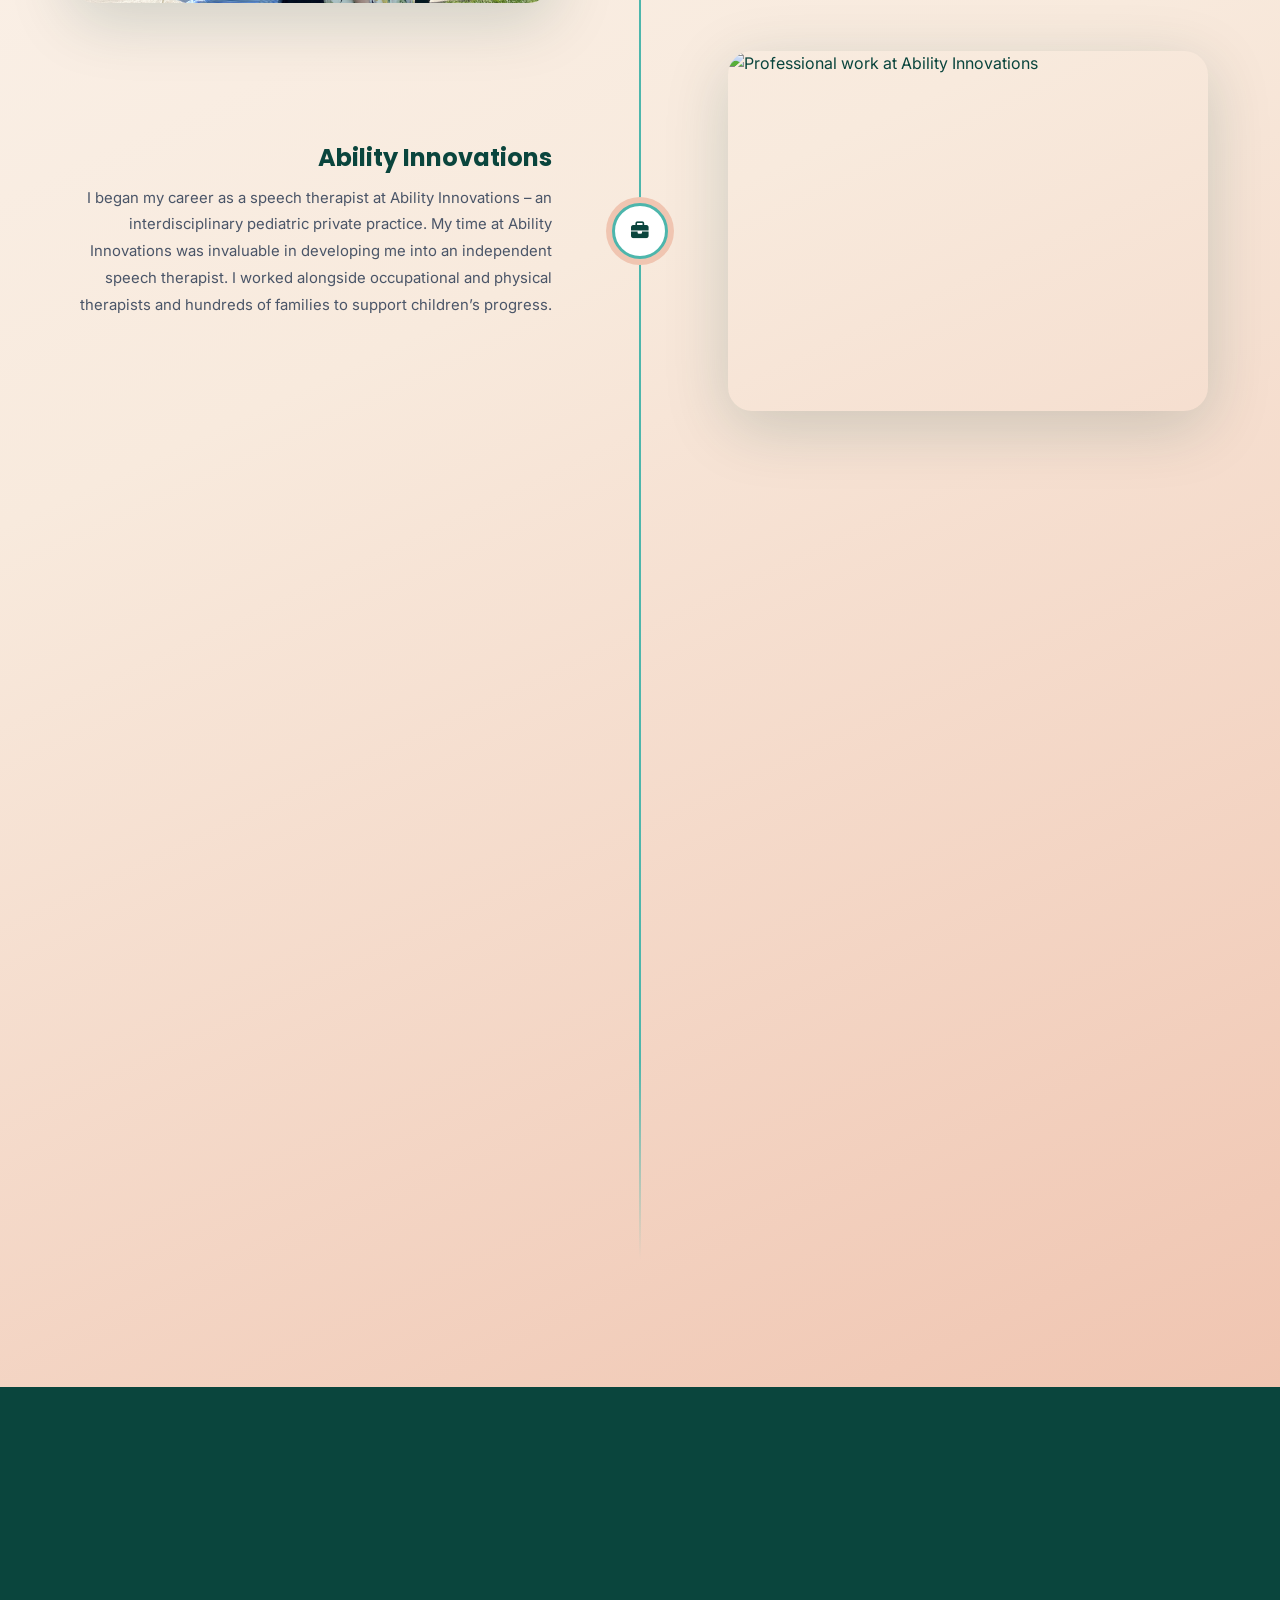
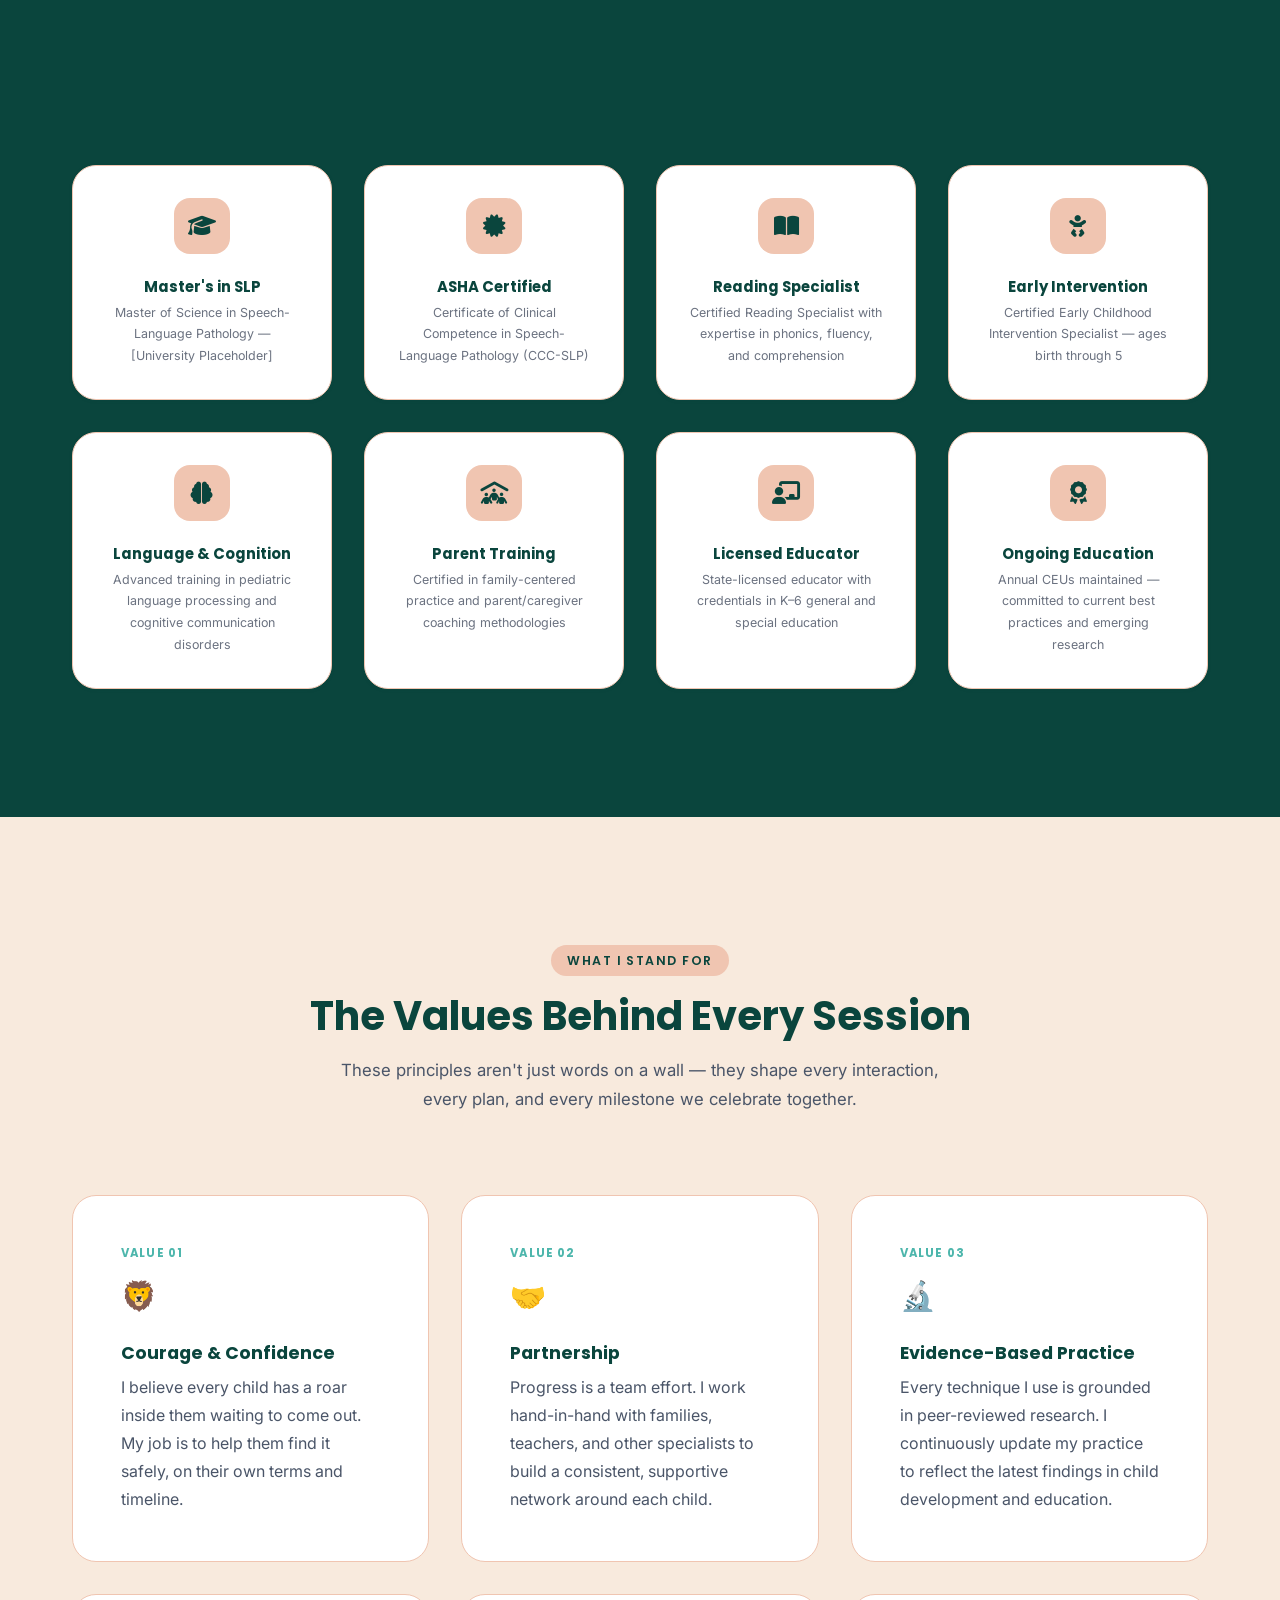
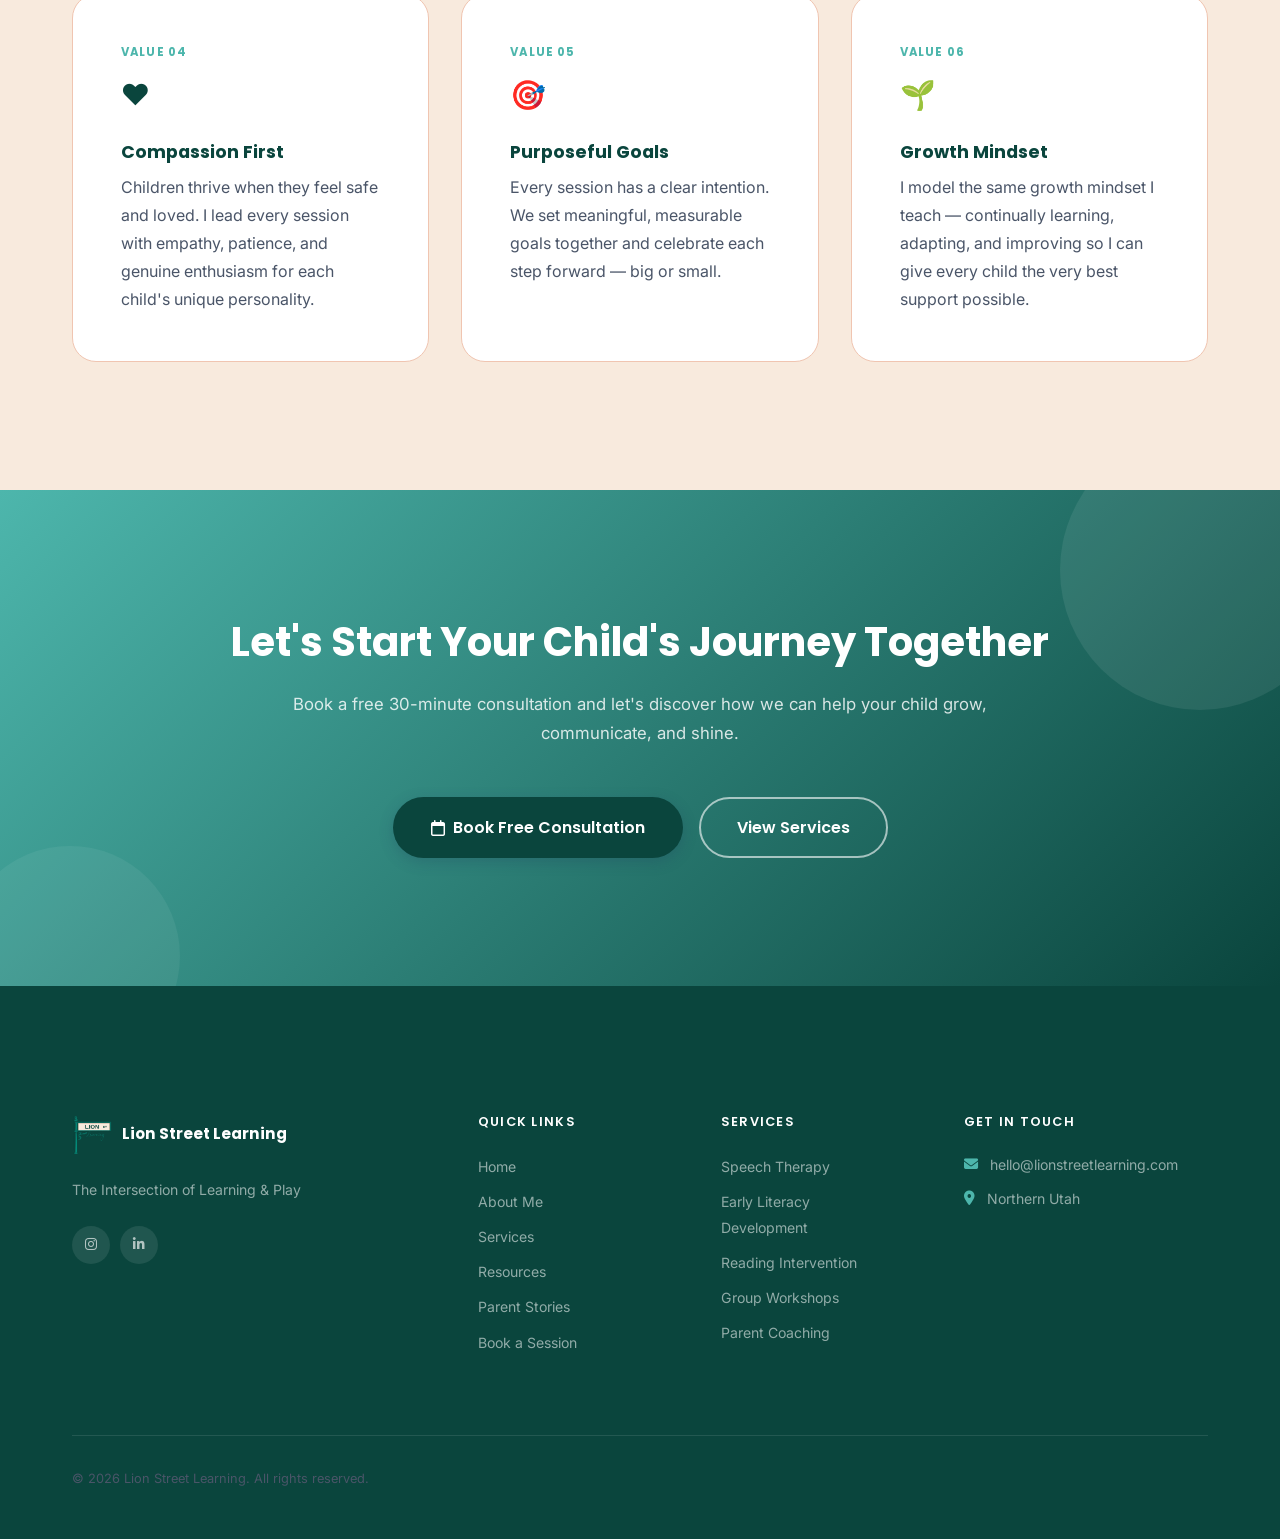
==== commit 19d3eb5b: "about page updates / clean up" ====
--- a/about.html
+++ b/about.html
@@ -8,6 +8,7 @@
   <meta property="og:description" content="Meet your certified speech and education specialist dedicated to every child's growth." />
   <meta property="og:type" content="website" />
   <title>About Me | Lion Street Learning</title>
+  <link rel="icon" type="image/png" href="images/main-logo.png" />
   <link rel="preconnect" href="https://fonts.googleapis.com" />
   <link rel="preconnect" href="https://fonts.gstatic.com" crossorigin />
   <link href="https://fonts.googleapis.com/css2?family=Poppins:wght@400;500;600;700;800&family=Inter:wght@400;500;600&display=swap" rel="stylesheet" />
@@ -67,77 +68,38 @@
       <div class="page-hero__deco page-hero__deco--2" aria-hidden="true"></div>
       <div class="container">
         <div class="page-hero__content">
-          <h1>A Specialist Who Truly Cares</h1>
+          <h1>The Heart Behind Lion Street Learning</h1>
           <p class="page-hero__lead">
-            Get to know the person behind Lion Street Learning — my story, my qualifications,
-            and the values that guide every single session.
           </p>
         </div>
       </div>
     </section>
 
-    <!-- ── My Story ───────────────────────────────────────── -->
-    <section class="section" aria-labelledby="story-heading">
+    <!-- ── My Journey (Timeline) ────────────────────────────── -->
+    <section class="section section--alt timeline-section" aria-labelledby="journey-heading">
       <div class="container">
-        <div class="about-story__inner">
-
-          <div class="about-story__image reveal">
-            <div class="about-story__img-wrap">
+        <div class="timeline">
+          <!-- Entry 0: My Story — image left, text right -->
+          <div class="timeline__entry reveal">
+            <div class="timeline__image">
               <img
                 src="images/primary-headshot.jpg"
                 alt="Portrait of the educator"
-                width="560"
-                height="700"
-              />
-            </div>
-
-            <div class="story-badge story-badge--top">
-              <div class="story-badge__icon">
-                <i class="fa-solid fa-certificate" aria-hidden="true"></i>
-              </div>
-              <div class="story-badge__value">Licensed &amp;<br/>Certified SLP</div>
-              <div class="story-badge__sub">ASHA Certified</div>
-            </div>
-
-            <div class="story-badge story-badge--bottom">
-              <div class="story-badge__icon">
-                <i class="fa-solid fa-star" aria-hidden="true"></i>
-              </div>
-              <div class="story-badge__value">5+ Years</div>
-              <div class="story-badge__sub">Working with children</div>
-            </div>
-          </div>
-
-          <div class="about-story__content reveal reveal-delay-2">
-            <span class="eyebrow">My Story</span>
-            <h2 id="story-heading">From a Passion for Communication to a Career Changing Lives</h2>
-            <p>My journey into speech-language pathology began with a simple but profound belief: every child deserves to be heard. Growing up, I watched a close family member struggle to communicate, and I saw firsthand the frustration, isolation, and lost opportunities that came with it. That experience lit a fire in me.</p>
-            <p>I went on to earn my Master's degree in Speech-Language Pathology and spent the early years of my career working in school settings, pediatric clinics, and early intervention programs. Over time, I realized that the most powerful transformations happen in small, personalized environments — where the child feels truly seen and supported.</p>
-            <p>That's why I founded Lion Street Learning: to create a space where children don't just receive therapy or tutoring, but gain the confidence and skills that open doors for a lifetime.</p>
-            <p>When I'm not working with children, you'll find me reading, hiking with my dog, or volunteering with local literacy nonprofits. I live and breathe this work — and I'd be honored to support your family.</p>
-
-            <a href="services#contact" class="btn btn--primary btn--lg" style="margin-top: 1rem;">
-              <i class="fa-regular fa-calendar" aria-hidden="true"></i> Book a Free Consultation
-            </a>
-          </div>
-
-        </div>
-      </div>
-    </section>
-
-    <!-- ── My Journey (Timeline) ────────────────────────────── -->
-    <section class="section section--alt" aria-labelledby="journey-heading">
-      <div class="container">
-        <header class="section-header reveal">
-          <span class="eyebrow">How I Got Here</span>
-          <h2 id="journey-heading">My Journey</h2>
-          <p>Every step along the way shaped the specialist — and the person — I am today.</p>
-        </header>
-
-        <div class="timeline">
+              />
+            </div>
+            <div class="timeline__dot">
+              <div class="timeline__dot-circle">
+                <i class="fa-solid fa-circle-user" aria-hidden="true"></i>
+              </div>
+            </div>
+            <div class="timeline__content">
+              <h3>My Story</h3>
+              <p>I'm Natalie Iverson, founder of Lion Street Learning. My path to becoming a speech-language pathologist began long before Lion Street Learning and has shaped the way I approach therapy today. Though I knew I wanted to be a speech therapist since my teenage years, I first truly fell in love with the field while studying at Utah State University.</p>
+            </div>
+          </div>
 
           <!-- Entry 1: Utah State University — image left, text right -->
-          <div class="timeline__entry reveal">
+          <div class="timeline__entry  timeline__entry--reverse reveal">
             <div class="timeline__image">
               <img
                 src="images/usu-graduation.jpg"
@@ -150,14 +112,13 @@
               </div>
             </div>
             <div class="timeline__content">
-              <span class="timeline__label">Where it began</span>
               <h3>Utah State University</h3>
-              <p>My passion for communication sciences took root at Utah State, where I completed my undergraduate studies in Communication Disorders. It was here that I first understood the profound impact a skilled specialist can have on a child's life — and knew this was the path for me.</p>
+              <p>My passion for communication sciences took root at Utah State with my studies in Communication Disorders.</p>
             </div>
           </div>
 
           <!-- Entry 2: Syracuse University — text left, image right -->
-          <div class="timeline__entry timeline__entry--reverse reveal">
+          <div class="timeline__entry reveal">
             <div class="timeline__image">
               <img
                 src="images/su-grad-fam-pic.jpg"
@@ -166,18 +127,17 @@
             </div>
             <div class="timeline__dot">
               <div class="timeline__dot-circle">
-                <i class="fa-solid fa-book-open" aria-hidden="true"></i>
-              </div>
-            </div>
-            <div class="timeline__content">
-              <span class="timeline__label">Graduate school</span>
+                <i class="fa-solid fa-graduation-cap" aria-hidden="true"></i>
+              </div>
+            </div>
+            <div class="timeline__content">
               <h3>Syracuse University</h3>
-              <p>I earned my Master of Science in Speech-Language Pathology from Syracuse University, one of the nation's top programs. Through rigorous clinical training across schools, hospitals, and early intervention settings, I built the evidence-based foundation that shapes every session I run today.</p>
+              <p>After earning my Bachelor’s degree in Communication Disorders, I went on to complete my Master’s degree in Speech-Language Pathology at Syracuse University (while navigating a global pandemic and becoming a first-time parent.) My degrees laid the groundwork for my expertise, deepening my love of learning and commitment to bringing about change for those around me.</p>
             </div>
           </div>
 
           <!-- Entry 3: Ability Innovations — image left, text right -->
-          <div class="timeline__entry reveal">
+          <div class="timeline__entry timeline__entry--reverse reveal">
             <div class="timeline__image">
               <img
                 src="images/ability-innovations.png"
@@ -190,29 +150,46 @@
               </div>
             </div>
             <div class="timeline__content">
-              <span class="timeline__label">Clinical experience</span>
               <h3>Ability Innovations</h3>
-              <p>My first professional role brought me to Ability Innovations, where I worked directly with children with a wide range of developmental and communication differences. This experience deepened my commitment to individualized care and reinforced my belief that every child — regardless of their starting point — deserves to be heard.</p>
-            </div>
-          </div>
-
-          <!-- Entry 4: Today — text left, image right -->
+              <p>I began my career as a speech therapist at Ability Innovations – an interdisciplinary pediatric private practice. My time at Ability Innovations was invaluable in developing me into an independent speech therapist. I worked alongside occupational and physical therapists and hundreds of families to support children’s progress.</p>
+            </div>
+          </div>
+
+          <!-- Entry 4: TWINS — image right, text left -->
+          <div class="timeline__entry reveal">
+            <div class="timeline__image">
+              <img
+                src="images/literacy-headshot.jpg"
+                alt="Headshot of the educator"
+              />
+            </div>
+            <div class="timeline__dot">
+              <div class="timeline__dot-circle">
+                <i class="fa-solid fa-seedling" aria-hidden="true"></i>
+              </div>
+            </div>
+            <div class="timeline__content">
+              <h3>New Perspectives</h3>
+              <p>Having my twin girls in 2024 gave me the opportunity to reprioritize my time and efforts to be more present at both work and home. I began supervising speech technicians at charter schools, which allowed me to show up as both the speech therapist and mother I wanted to be.</p>
+            </div>
+          </div>
+
+          <!-- Entry 5: Today — image left, text right -->
           <div class="timeline__entry timeline__entry--reverse reveal">
             <div class="timeline__image">
               <img
-                src="images/shared-story-toddler-workshop.jpg"
-                alt="Reading with children in a group session today"
-              />
-            </div>
-            <div class="timeline__dot">
-              <div class="timeline__dot-circle">
-                <i class="fa-solid fa-star" aria-hidden="true"></i>
-              </div>
-            </div>
-            <div class="timeline__content">
-              <span class="timeline__label">Today</span>
+                src="images/joint-attention-toddler-workshop.jpg"
+                alt="Playing with a child during a session."
+              />
+            </div>
+            <div class="timeline__dot">
+              <div class="timeline__dot-circle">
+                <i class="fa-solid fa-heart" aria-hidden="true"></i>
+              </div>
+            </div>
+            <div class="timeline__content">
               <h3>Lion Street Learning</h3>
-              <p>Today, I bring everything I've learned — every classroom, every clinic, every child — into Lion Street Learning. This practice is the culmination of years of training, experience, and heart. I am so grateful to do this work every day, and even more grateful for the families who trust me with the most important people in their lives.</p>
+              <p>From hobbies and motherhood to professional development (including NLA and literacy training), the knowledge I continue to gain has given me the confidence to meet each child where they are and foster their growth. My greatest goal as your child’s speech therapist is to engage their strengths to bolster their weaknesses. I aim to give them the courage and skills to show up as the best version of themselves. I am in their corner, advocating for them while also teaching them to advocate for themselves. Every child’s path is different, and I’m here to support both you and your child along the way.</p>
             </div>
           </div>
 
@@ -221,7 +198,7 @@
     </section>
 
     <!-- ── Credentials ────────────────────────────────────── -->
-    <section class="section section--alt" aria-labelledby="credentials-heading">
+    <section class="section section--dark" aria-labelledby="credentials-heading">
       <div class="container">
         <header class="section-header reveal">
           <span class="eyebrow">Qualifications</span>
--- a/css/style.css
+++ b/css/style.css
@@ -25,7 +25,7 @@
   /* Brand Colors */
   --clr-primary:        #4db6ac;
   --clr-primary-dark:   #0a453d;
-  --clr-primary-light:  #f2e8d5;
+  --clr-primary-light:  #f0c5b1; /* was #f2e8d5; alt for cooler look: #6b7280 */
   --clr-secondary:      #0a453d;
   --clr-secondary-med:  #4a5568;
   --clr-accent:         #f6b49b;
@@ -82,6 +82,7 @@
 html {
   scroll-behavior: smooth;
   font-size: 16px;
+  overflow-x: hidden;
 }
 
 body {
@@ -91,6 +92,7 @@
   line-height: 1.6;
   -webkit-font-smoothing: antialiased;
   -moz-osx-font-smoothing: grayscale;
+  overflow-x: hidden;
 }
 
 img {
@@ -152,7 +154,21 @@
 }
 
 .section--dark {
-  background-color: var(--clr-secondary);
+  background-color: var(--clr-primary-dark);
+}
+
+.section--dark .section-header .eyebrow {
+  color: var(--clr-primary);
+  background-color: rgba(255, 255, 255, 0.15);
+}
+
+.section--dark .section-header h2,
+.section--dark .section-header p {
+  color: rgba(255, 255, 255, 0.95);
+}
+
+.section--dark .section-header p {
+  color: rgba(255, 255, 255, 0.8);
 }
 
 /* Section Header */
@@ -616,9 +632,14 @@
 .page-hero {
   background: linear-gradient(140deg, var(--clr-secondary) 0%, var(--clr-secondary-med) 100%);
   padding-top: calc(80px + var(--sp-3xl));
-  padding-bottom: var(--sp-3xl);
+  padding-bottom: var(--sp-xl);
   position: relative;
   overflow: hidden;
+}
+
+/* Tighter gap between page hero and first section (e.g. About My Story) */
+.page-hero + .section {
+  padding-top: var(--sp-xl);
 }
 
 .page-hero__deco {
@@ -676,7 +697,7 @@
 
 /* ── 10. HOME — Hero ────────────────────────────────────── */
 .hero {
-  background: linear-gradient(155deg, #fdfaf8 0%, #f8eadd 55%, #f2e8d5 100%);
+  background: linear-gradient(155deg, #fdfaf8 0%, #f8eadd 55%, var(--clr-primary-light) 100%);
   padding-top: calc(80px + var(--sp-3xl));
   padding-bottom: 0;
   overflow: hidden;
@@ -869,6 +890,7 @@
 .stats__item {
   padding: var(--sp-md);
   position: relative;
+  min-width: 0; /* allow grid item to shrink on narrow viewports */
 }
 
 .stats__item:not(:last-child)::after {
@@ -1352,6 +1374,11 @@
 .value-card h3 { font-size: 1.1rem; margin-bottom: 0.6rem; }
 
 /* ── 18. TIMELINE (About Page) ──────────────────────────── */
+/* Match index hero gradient */
+.timeline-section {
+  background: linear-gradient(155deg, #fdfaf8 0%, #f8eadd 55%, var(--clr-primary-light) 100%);
+}
+
 .timeline {
   position: relative;
   padding-block: var(--sp-lg);
@@ -1381,7 +1408,7 @@
   grid-template-areas: "image dot content";
   gap: 0 var(--sp-xl);
   align-items: center;
-  margin-bottom: var(--sp-3xl);
+  margin-bottom: var(--sp-xl);
 }
 
 .timeline__entry:last-child { margin-bottom: 0; }
@@ -1399,9 +1426,15 @@
   width: 100%;
   aspect-ratio: 4/3;
   object-fit: cover;
+  object-position: center center;
   border-radius: var(--r-lg);
   box-shadow: var(--sh-xl);
   display: block;
+}
+
+/* My Story (first entry): crop a little higher to show more of the image above center */
+.timeline__entry:first-child .timeline__image img {
+  object-position: center 35%;
 }
 
 /* Center dot */
@@ -1851,9 +1884,16 @@
   .hero__badge--tl { left: 0; }
   .hero__badge--br { right: 0; }
 
-  .stats__grid { grid-template-columns: repeat(2, 1fr); }
+  .stats__grid {
+    grid-template-columns: repeat(2, 1fr);
+    gap: var(--sp-md);
+    max-width: none;
+  }
+  .stats__item::after { display: none; }
   .features__grid { grid-template-columns: repeat(2, 1fr); }
   .services-preview__grid { grid-template-columns: repeat(2, 1fr); }
+  .container { padding-inline: var(--sp-md); }
+  .nav__inner { padding-inline: var(--sp-md); }
 
   .about-snippet__inner { grid-template-columns: 1fr; }
 
@@ -1861,7 +1901,7 @@
 
   .about-story__inner { grid-template-columns: 1fr; }
 
-  /* Timeline mobile */
+  /* Timeline mobile: title, image, description order */
   .timeline::before {
     left: 28px;
     transform: none;
@@ -1870,21 +1910,36 @@
   .timeline__entry,
   .timeline__entry--reverse {
     grid-template-columns: 56px 1fr;
-    grid-template-rows: auto auto;
+    grid-template-rows: auto auto auto;
     grid-template-areas:
-      "dot content"
-      ".   image";
+      "dot title"
+      "dot image"
+      "dot desc";
     gap: var(--sp-sm) var(--sp-md);
     align-items: start;
-    margin-bottom: var(--sp-xl);
+    margin-bottom: var(--sp-lg);
+  }
+
+  .timeline__content {
+    display: contents;
+  }
+
+  .timeline__content h3 {
+    grid-area: title;
+    margin-bottom: 0.25rem;
+  }
+
+  .timeline__content p {
+    grid-area: desc;
+  }
+
+  .timeline__image {
+    grid-area: image;
+    margin-top: 0;
   }
 
   .timeline__entry--reverse .timeline__content {
     text-align: left;
-  }
-
-  .timeline__image {
-    margin-top: var(--sp-sm);
   }
 
   .values__grid { grid-template-columns: repeat(2, 1fr); }
@@ -1906,6 +1961,9 @@
     --sp-3xl: 3.5rem;
     --sp-2xl: 2.5rem;
   }
+
+  .container { padding-inline: var(--sp-sm); }
+  .nav__inner { padding-inline: var(--sp-sm); }
 
   .features__grid { grid-template-columns: 1fr; }
   .services-preview__grid { grid-template-columns: 1fr; }
@@ -1923,15 +1981,36 @@
   .process__steps { grid-template-columns: 1fr; }
   .form-row { grid-template-columns: 1fr; }
 
-  .stats__grid { grid-template-columns: repeat(3, 1fr); max-width: none; }
+  /* Stats: single column on small screens to prevent overflow */
+  .stats__grid {
+    grid-template-columns: 1fr;
+    gap: var(--sp-sm);
+    max-width: none;
+  }
+  .stats__item { padding: var(--sp-sm) var(--sp-md); }
   .stats__item::after { display: none; }
+  .stats__number { font-size: 2rem; }
 
   .contact-form { padding: var(--sp-lg); }
+}
+
+/* Extra small phones: tighter padding, smaller stats text */
+@media (max-width: 380px) {
+  .container { padding-inline: var(--sp-xs); }
+  .nav__inner { padding-inline: var(--sp-xs); }
+  .stats__number { font-size: 1.75rem; }
+  .stats__label { font-size: 0.8rem; }
+  .coming-soon {
+    padding: var(--sp-xl) var(--sp-sm);
+    padding-top: calc(80px + var(--sp-md));
+  }
+  .coming-soon h1 { font-size: 1.75rem; }
 }
 
 /* ── Coming Soon ──────────────────────────────────────────── */
 .coming-soon {
   padding: var(--sp-3xl) var(--sp-md);
+  padding-top: calc(80px + var(--sp-xl)); /* clear fixed nav + a little space */
   background: var(--clr-bg);
   min-height: 60vh;
   display: flex;
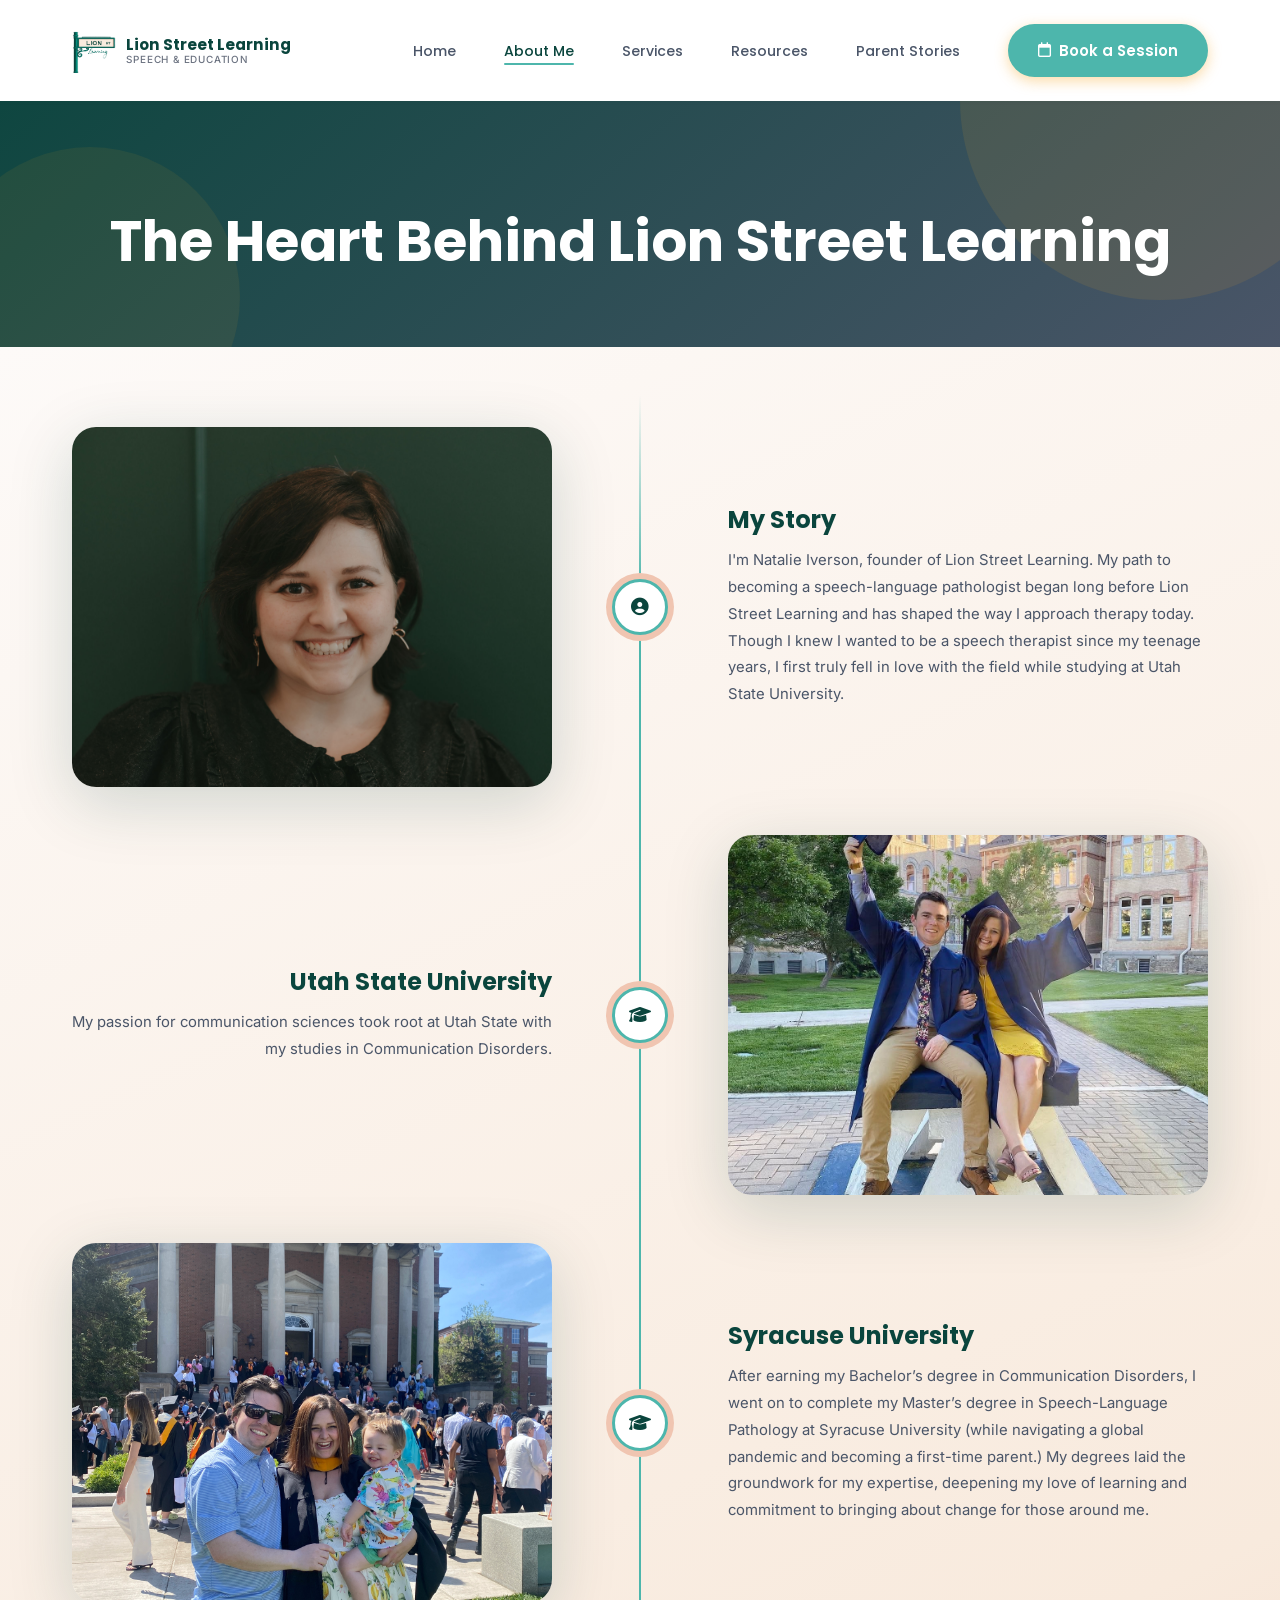
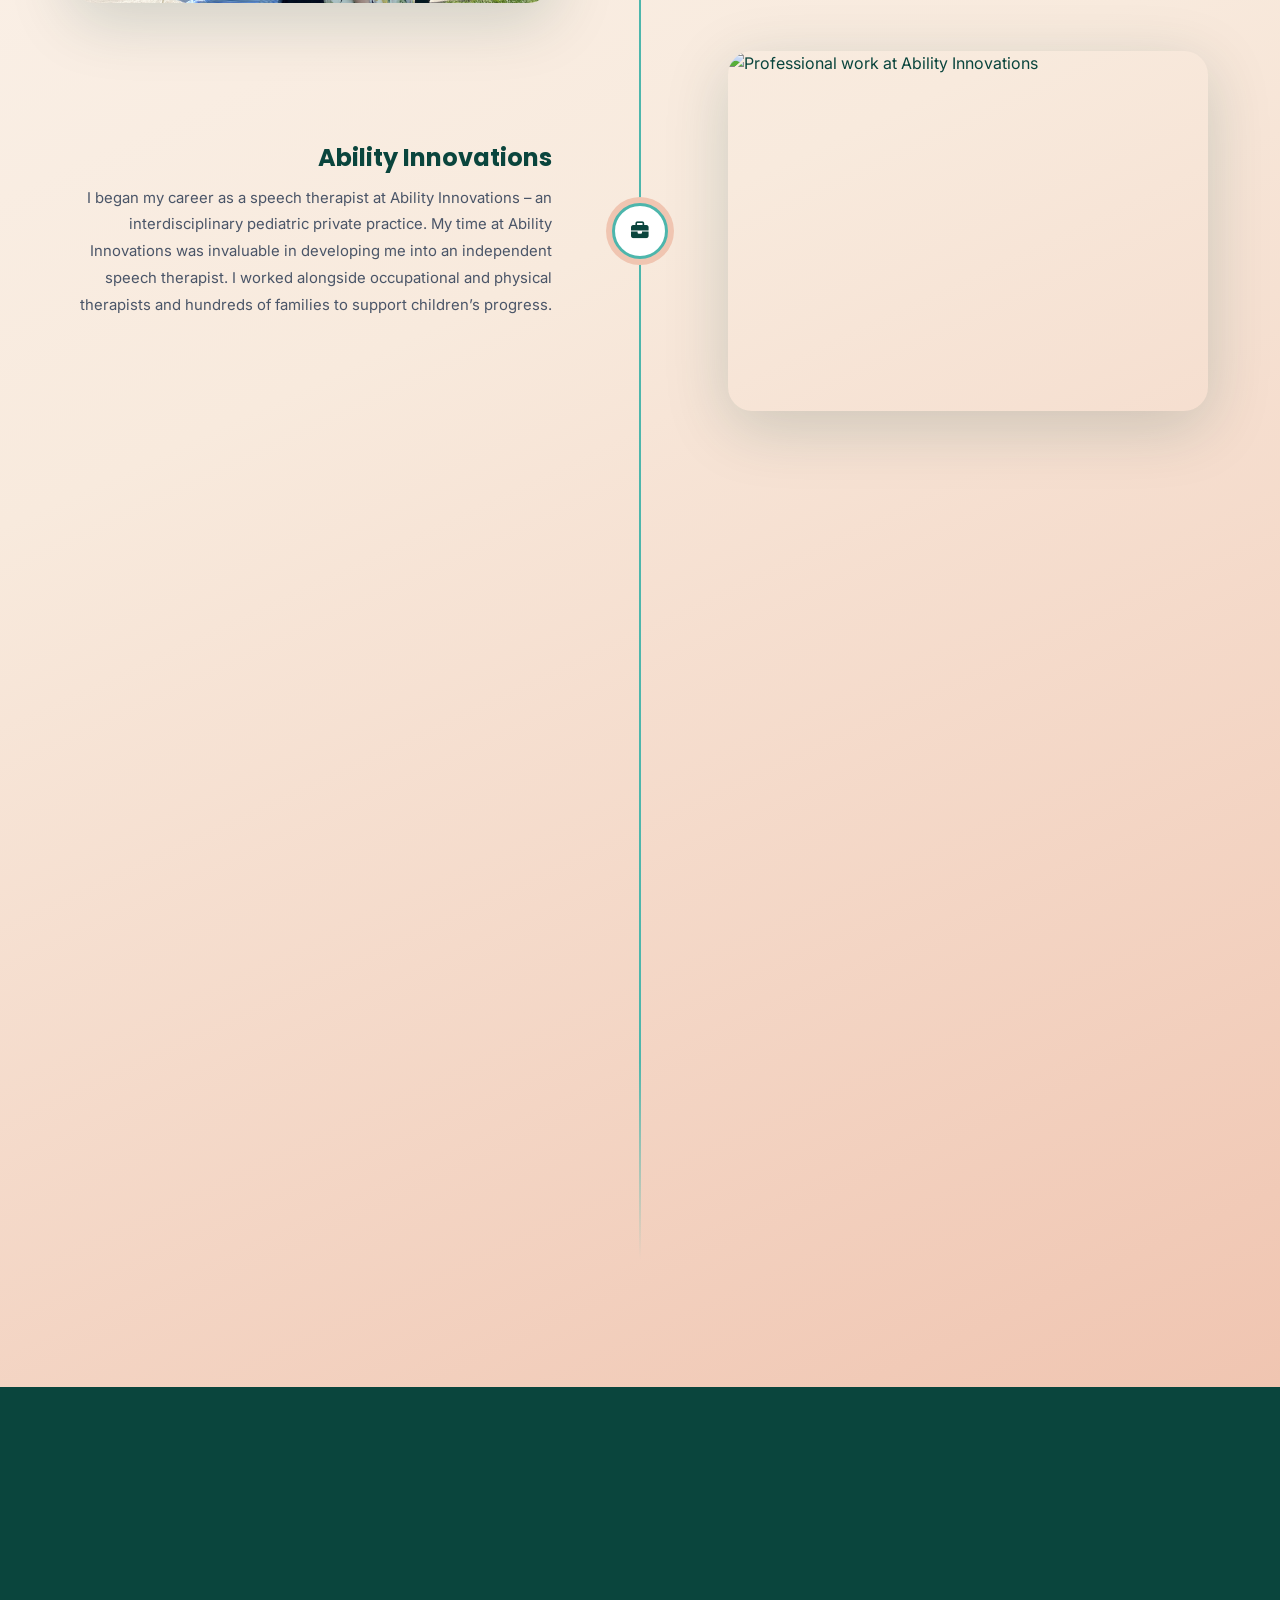
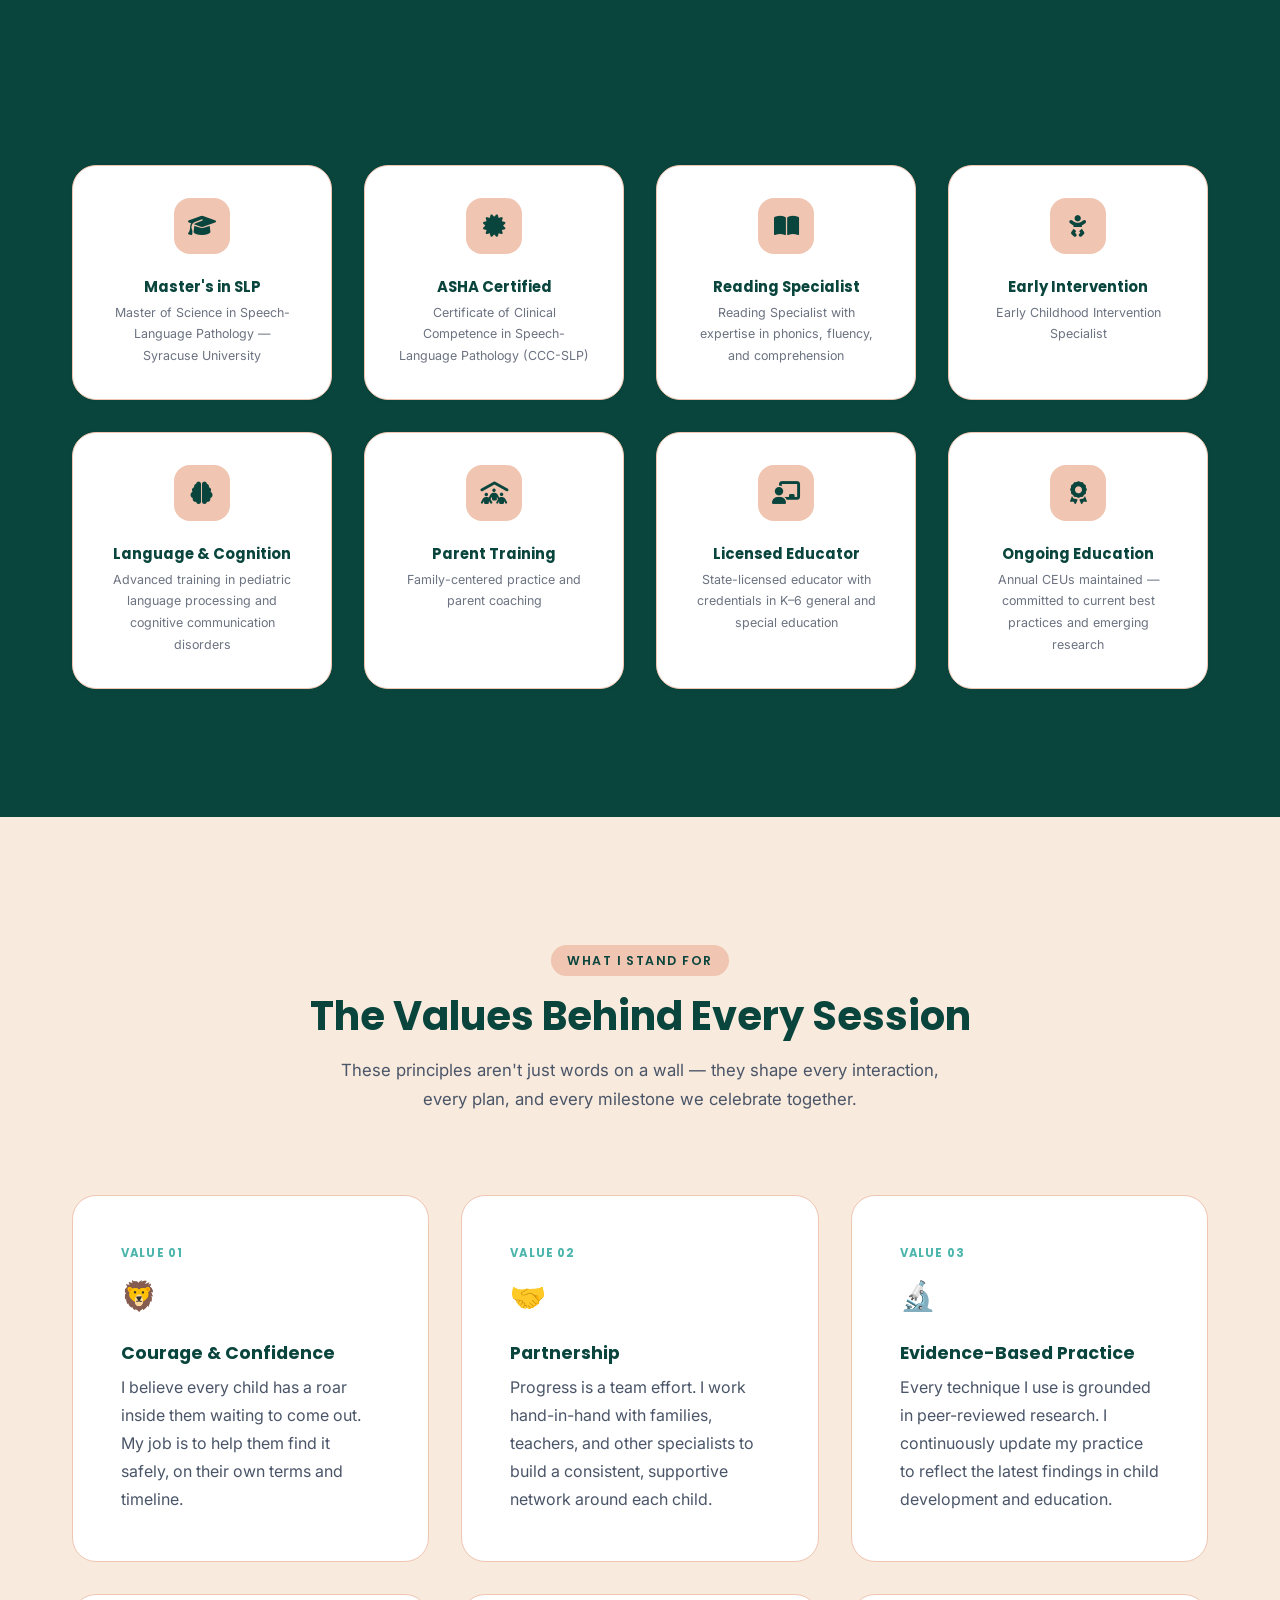
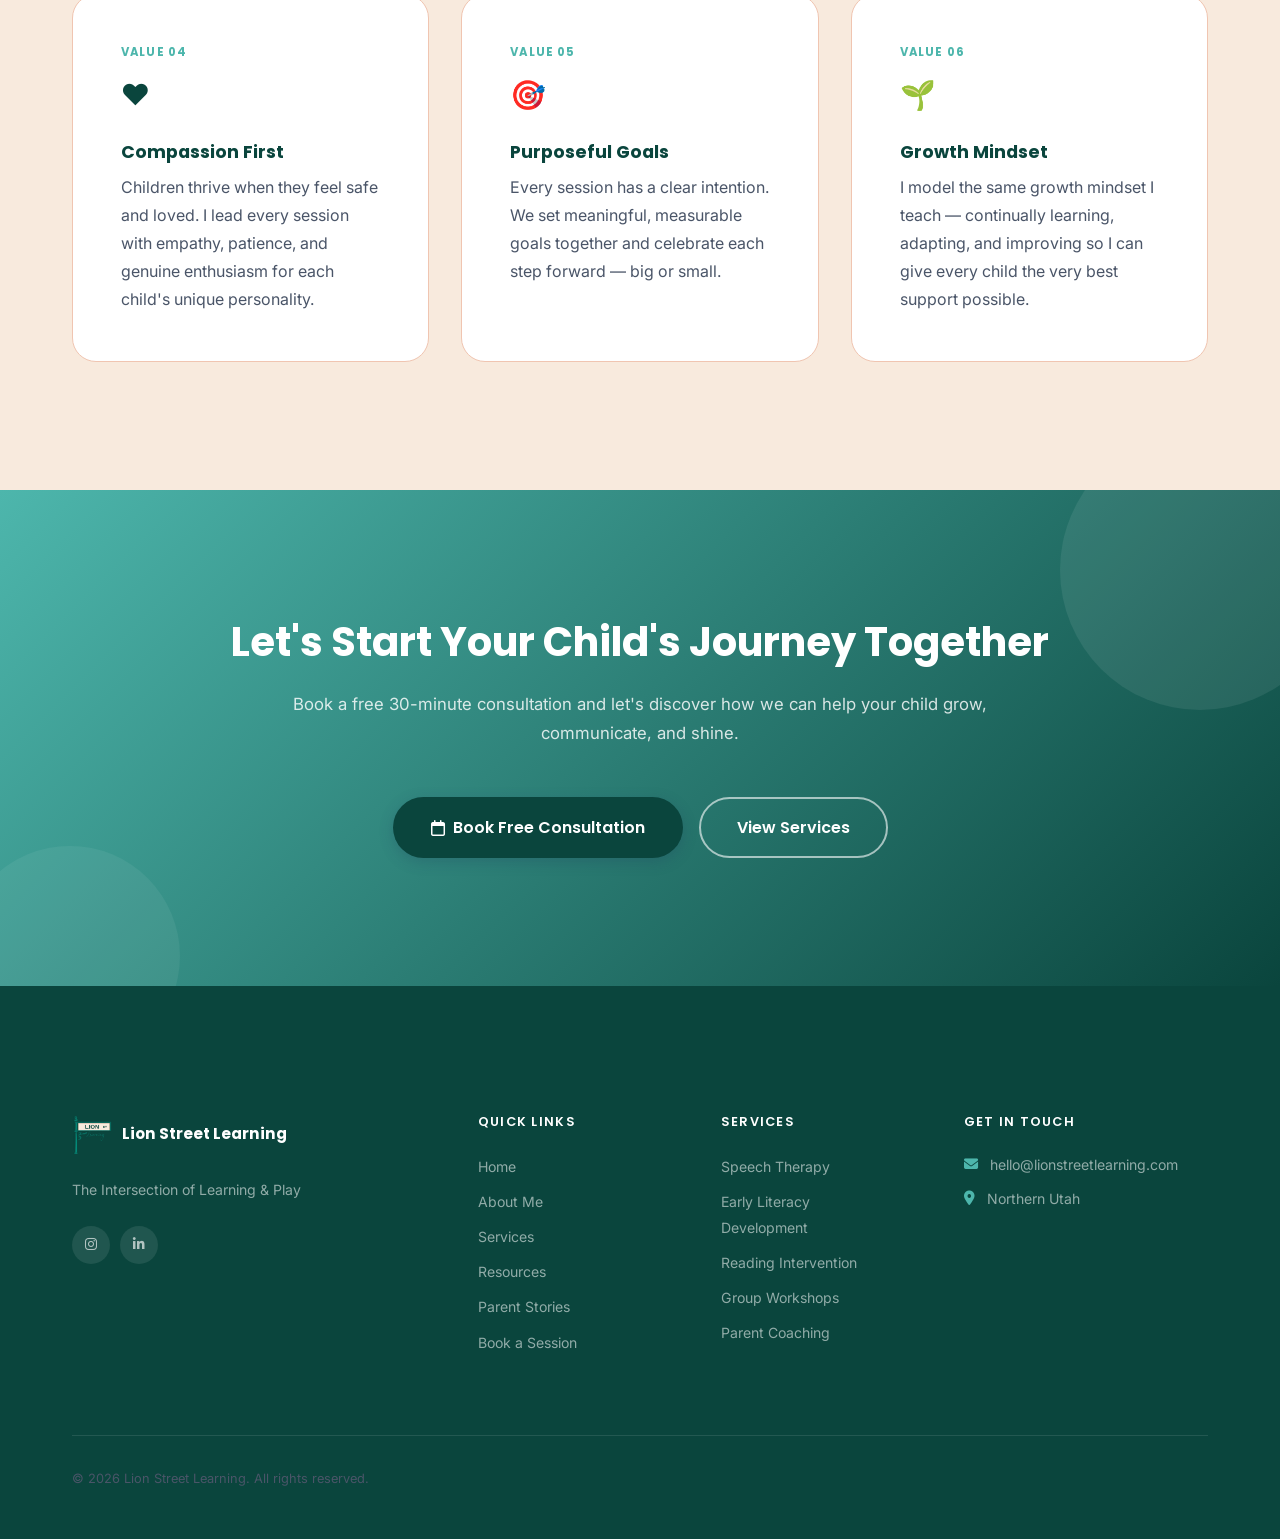
==== commit 8333fdb4: "placeholder change" ====
--- a/about.html
+++ b/about.html
@@ -212,7 +212,7 @@
               <i class="fa-solid fa-graduation-cap" aria-hidden="true"></i>
             </div>
             <h4>Master's in SLP</h4>
-            <p>Master of Science in Speech-Language Pathology — [University Placeholder]</p>
+            <p>Master of Science in Speech-Language Pathology — Syracuse University</p>
           </article>
 
           <article class="cred-card reveal reveal-delay-2">
@@ -228,7 +228,7 @@
               <i class="fa-solid fa-book-open" aria-hidden="true"></i>
             </div>
             <h4>Reading Specialist</h4>
-            <p>Certified Reading Specialist with expertise in phonics, fluency, and comprehension</p>
+            <p>Reading Specialist with expertise in phonics, fluency, and comprehension</p>
           </article>
 
           <article class="cred-card reveal reveal-delay-4">
@@ -236,7 +236,7 @@
               <i class="fa-solid fa-baby" aria-hidden="true"></i>
             </div>
             <h4>Early Intervention</h4>
-            <p>Certified Early Childhood Intervention Specialist — ages birth through 5</p>
+            <p>Early Childhood Intervention Specialist</p>
           </article>
 
           <article class="cred-card reveal reveal-delay-1">
@@ -252,7 +252,7 @@
               <i class="fa-solid fa-people-roof" aria-hidden="true"></i>
             </div>
             <h4>Parent Training</h4>
-            <p>Certified in family-centered practice and parent/caregiver coaching methodologies</p>
+            <p>Family-centered practice and parent coaching</p>
           </article>
 
           <article class="cred-card reveal reveal-delay-3">
